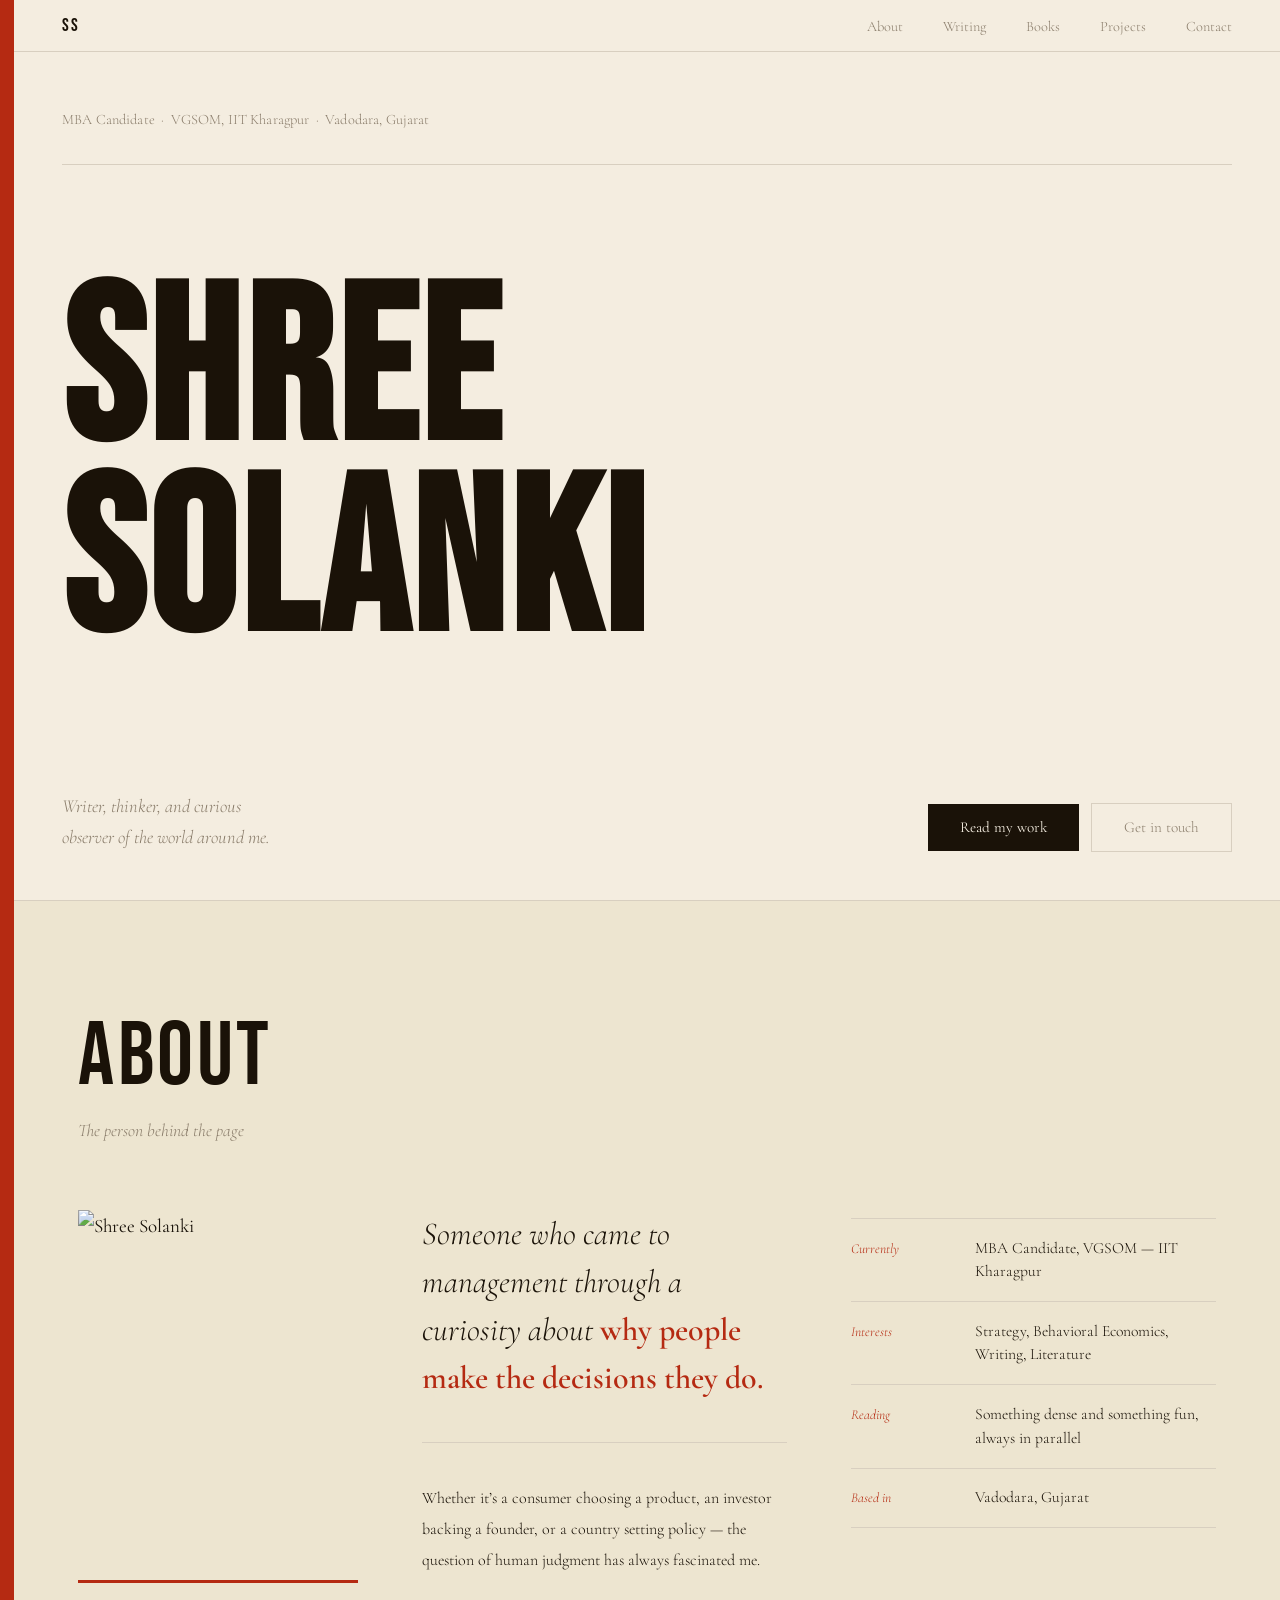
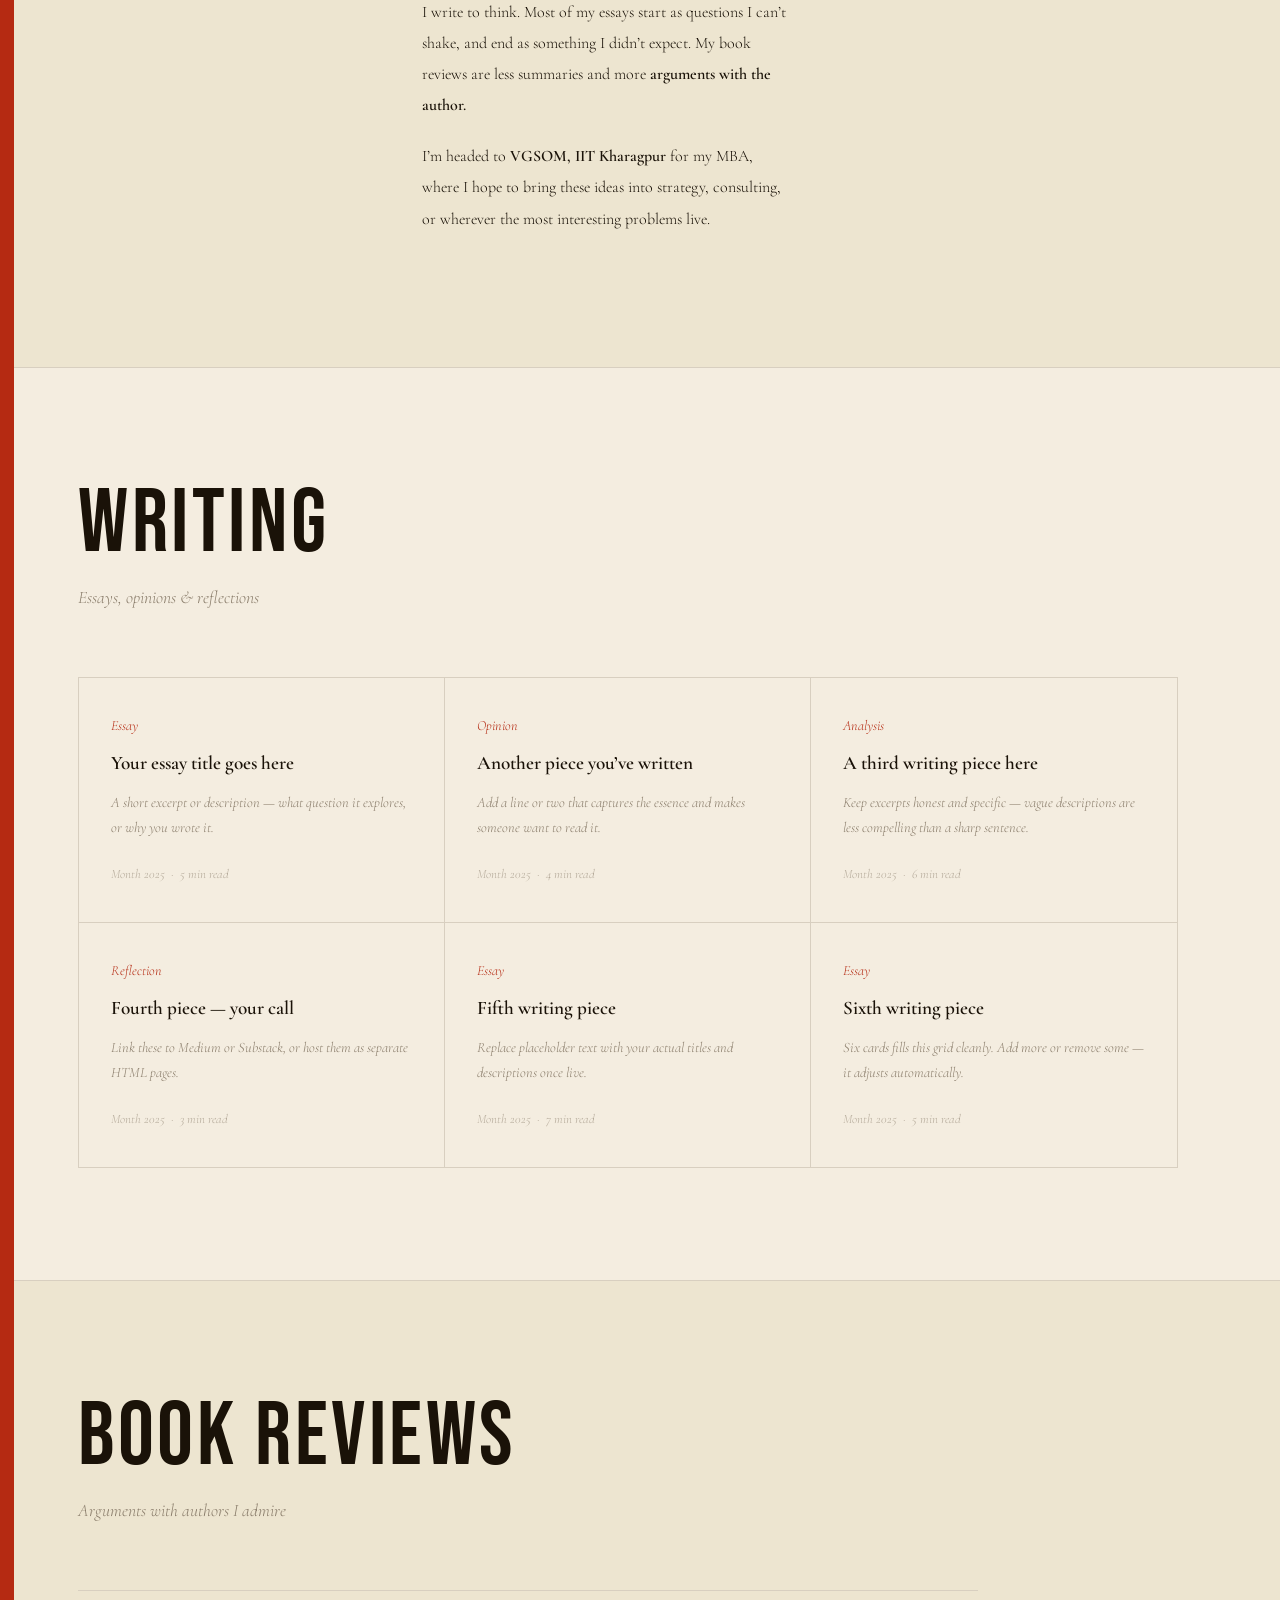
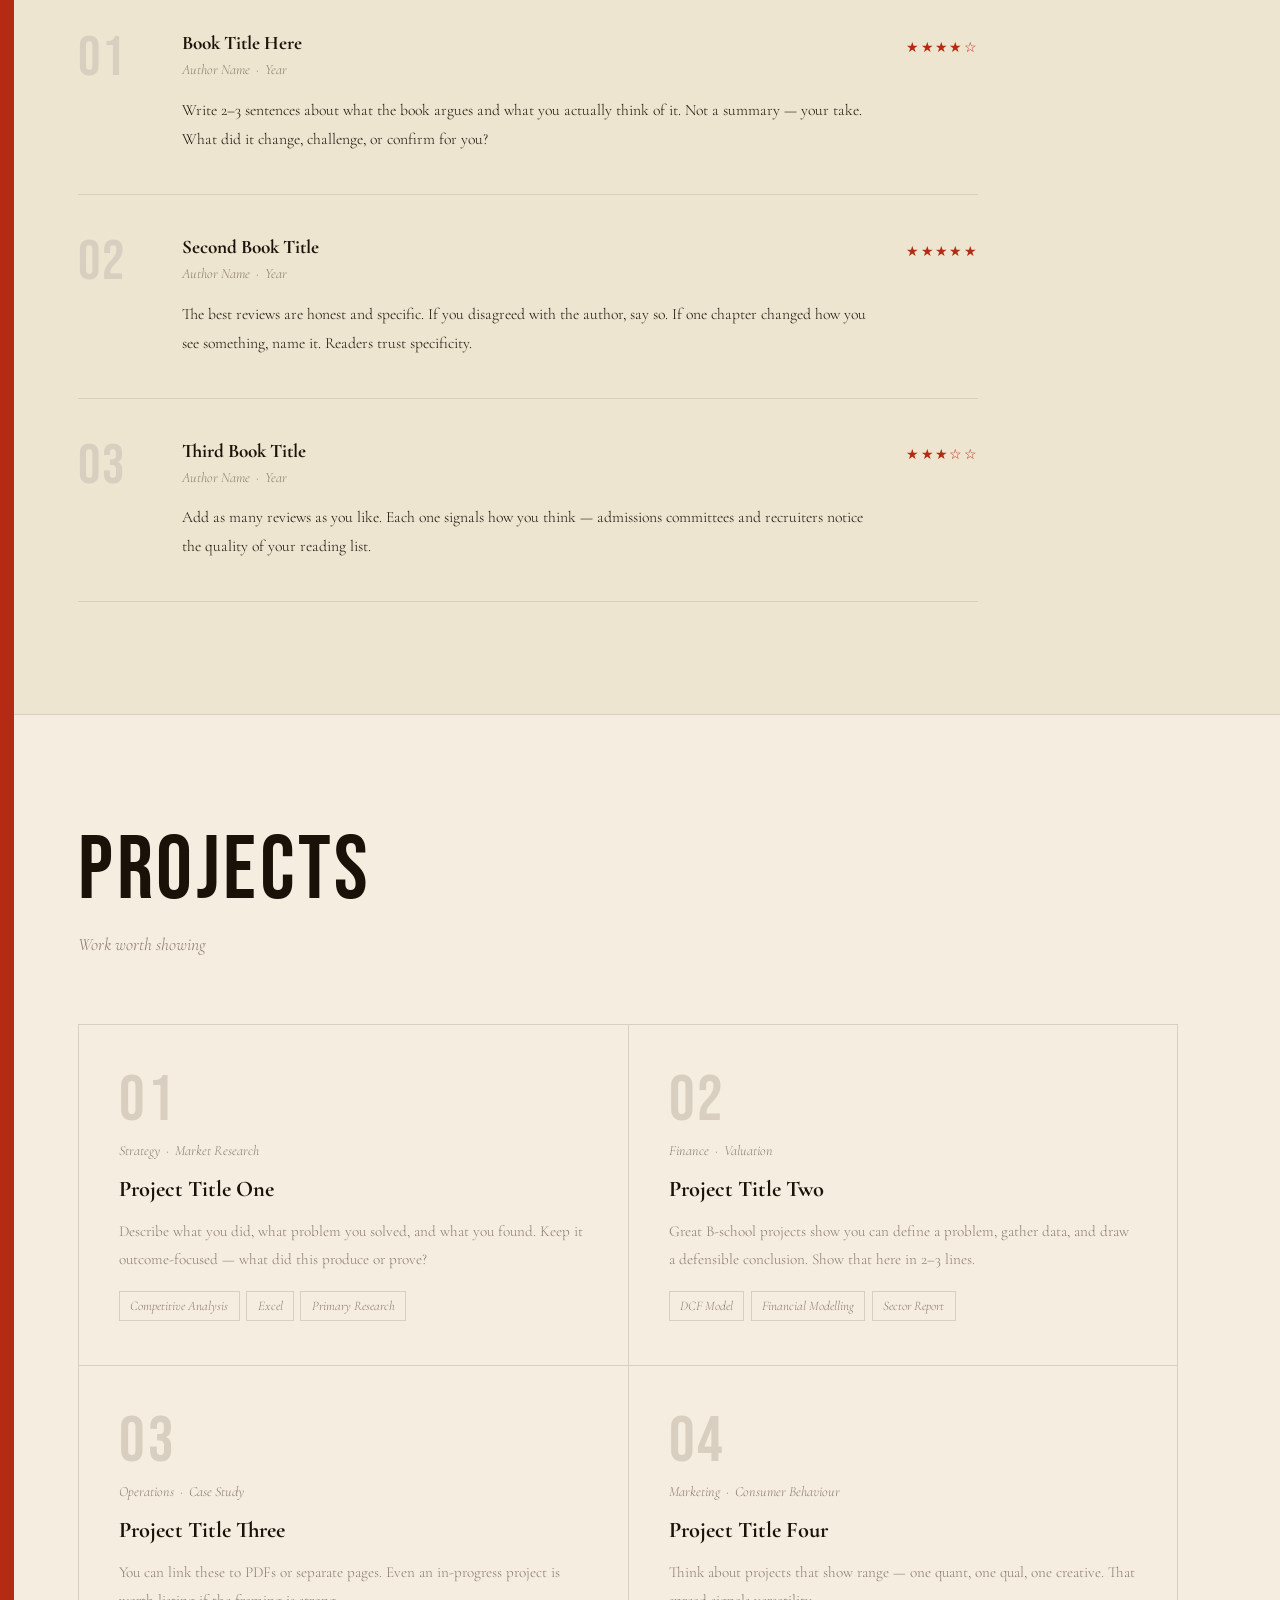
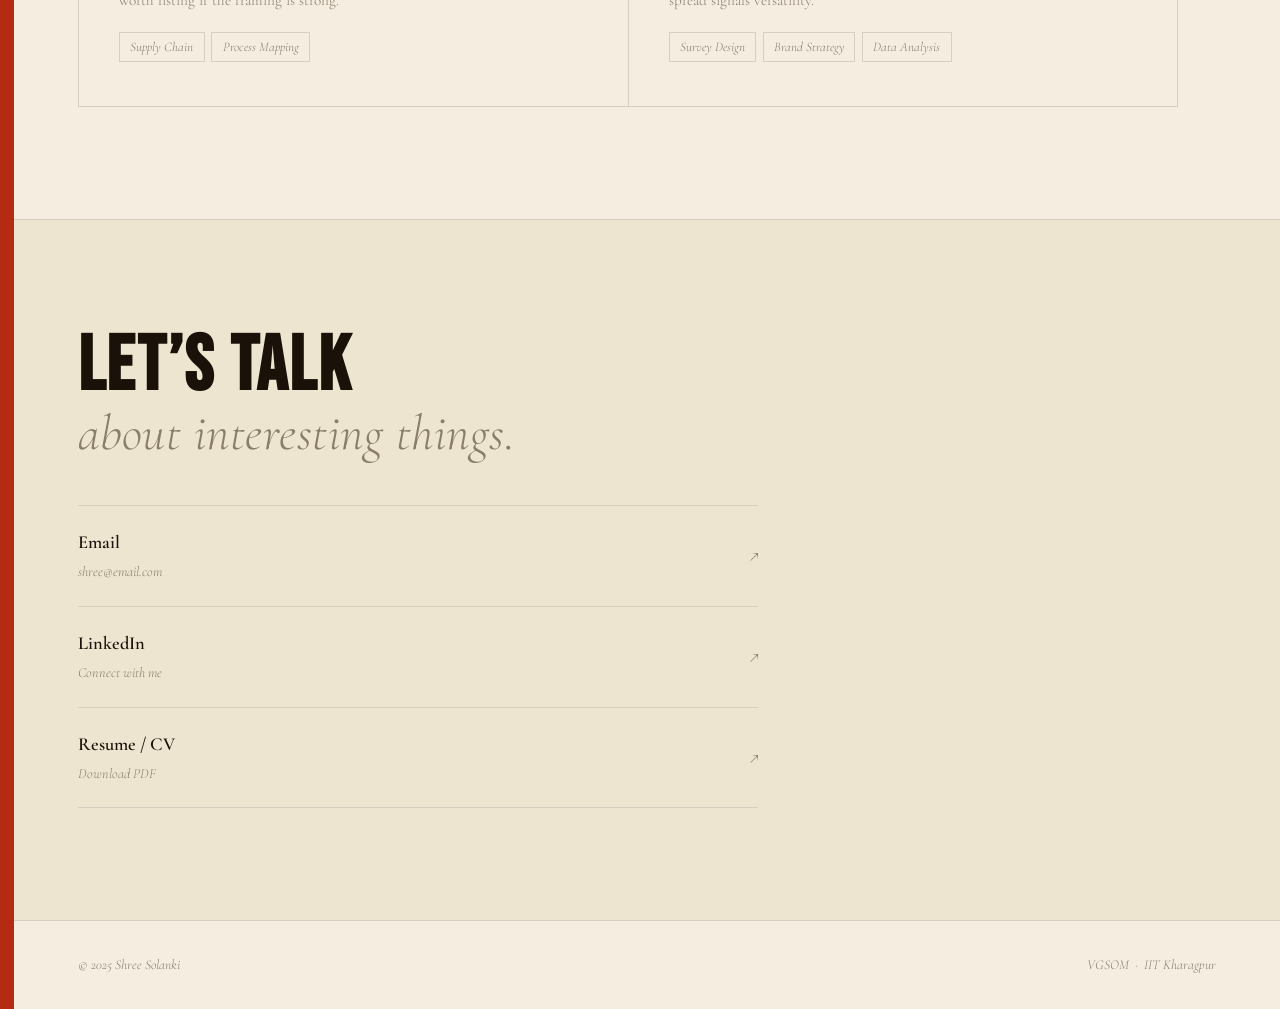
==== index.html @ 8a7c377c "light theme on admin" ====
<!DOCTYPE html>
<html lang="en">
<head>
<meta charset="UTF-8">
<meta name="viewport" content="width=device-width, initial-scale=1.0">
<title>Shree Solanki</title>
<link rel="stylesheet" href="style.css">
<style>

/* ══ HERO ══ */
.hero {
  min-height: 100vh;
  padding-top: 52px;
  display: flex;
  flex-direction: column;
  justify-content: space-between;
  padding-left: 3rem;
  padding-right: 3rem;
  padding-bottom: 0;
  position: relative;
}

.hero-top {
  padding-top: 3.5rem;
  padding-bottom: 2rem;
  border-bottom: 1px solid var(--faint);
  animation: fadeUp 0.6s 0.05s ease both;
}

.hero-kicker {
  font-family: var(--serif);
  font-size: 0.9rem;
  font-weight: 300;
  color: var(--muted);
  letter-spacing: 0.01em;
}

.hero-name {
  font-family: var(--disp);
  font-size: clamp(6rem, 17vw, 18rem);
  line-height: 0.88;
  letter-spacing: 0.02em;
  color: var(--ink);
  margin-top: 1rem;
  animation: fadeUp 0.7s 0.12s ease both;
}

.hero-bottom {
  padding: 2rem 0 3rem;
  display: flex;
  justify-content: space-between;
  align-items: flex-end;
  animation: fadeUp 0.6s 0.25s ease both;
}

.hero-tagline {
  font-family: var(--serif);
  font-style: italic;
  font-weight: 300;
  font-size: 1.15rem;
  color: var(--muted);
  line-height: 1.65;
  max-width: 34ch;
}

.hero-cta {
  display: flex;
  gap: 0.75rem;
  align-items: center;
  flex-shrink: 0;
}

/* ══ ABOUT ══ */
#about { background: var(--cream); }

.about-grid {
  display: grid;
  grid-template-columns: 280px 1fr 1fr;
  gap: 4rem;
  max-width: 1200px;
  align-items: start;
}

.about-photo-wrap { position: relative; }

.about-photo {
  width: 100%;
  aspect-ratio: 3/4;
  object-fit: cover;
  object-position: top center;
  display: block;
  filter: grayscale(15%);
}

.about-photo-wrap::after {
  content: '';
  position: absolute;
  bottom: 0; left: 0; right: 0;
  height: 3px;
  background: var(--red);
}

.about-pull {
  font-family: var(--serif);
  font-size: clamp(1.4rem, 2.5vw, 2.1rem);
  font-weight: 300;
  font-style: italic;
  line-height: 1.5;
  color: var(--ink);
  margin-bottom: 2.5rem;
  padding-bottom: 2.5rem;
  border-bottom: 1px solid var(--faint);
}
.about-pull strong { font-style: normal; font-weight: 600; color: var(--red); }

.about-text p {
  font-size: 1rem;
  font-weight: 300;
  line-height: 1.95;
  color: var(--ink);
  margin-bottom: 1.25rem;
}
.about-text p strong { font-weight: 600; }

.about-facts { display: flex; flex-direction: column; padding-top: 0.5rem; }

.fact-row {
  display: grid;
  grid-template-columns: 100px 1fr;
  gap: 1.5rem;
  padding: 1.1rem 0;
  border-bottom: 1px solid var(--faint);
  align-items: baseline;
}
.fact-row:first-child { border-top: 1px solid var(--faint); }
.fact-label { font-family: var(--serif); font-style: italic; font-size: 0.85rem; font-weight: 300; color: var(--red); }
.fact-value { font-family: var(--serif); font-size: 0.98rem; font-weight: 300; color: var(--ink); line-height: 1.5; }

/* ══ WRITING ══ */
#writing { background: var(--paper); border-top: 1px solid var(--faint); }

.writing-grid {
  display: grid;
  grid-template-columns: repeat(3, 1fr);
  border: 1px solid var(--faint);
  max-width: 1100px;
}

.writing-card {
  padding: 2.25rem 2rem;
  border-right: 1px solid var(--faint);
  border-bottom: 1px solid var(--faint);
  text-decoration: none;
  color: var(--ink);
  display: flex;
  flex-direction: column;
  transition: background 0.2s;
  position: relative;
}
.writing-card::before {
  content: '';
  position: absolute;
  left: 0; top: 0; bottom: 0;
  width: 0;
  background: var(--red);
  transition: width 0.2s;
}
.writing-card:hover { background: var(--cream); }
.writing-card:hover::before { width: 3px; }
.writing-card:nth-child(3n) { border-right: none; }
.writing-card:nth-last-child(-n+3) { border-bottom: none; }

.writing-tag { font-family: var(--serif); font-style: italic; font-size: 0.88rem; font-weight: 300; color: var(--red); margin-bottom: 0.85rem; }
.writing-title { font-family: var(--serif); font-size: 1.2rem; font-weight: 600; line-height: 1.3; margin-bottom: 0.85rem; flex: 1; color: var(--ink); }
.writing-excerpt { font-family: var(--serif); font-style: italic; font-size: 0.9rem; font-weight: 300; color: var(--muted); line-height: 1.75; margin-bottom: 1.5rem; }
.writing-meta { font-family: var(--serif); font-style: italic; font-size: 0.8rem; font-weight: 300; color: var(--muted); margin-top: auto; opacity: 0.6; }

/* ══ BOOKS ══ */
#books { background: var(--cream); }

.books-list { max-width: 900px; }

.book-item {
  display: grid;
  grid-template-columns: 4rem 1fr auto;
  gap: 2.5rem;
  align-items: start;
  padding: 2.5rem 0;
  border-bottom: 1px solid var(--faint);
}
.book-item:first-child { border-top: 1px solid var(--faint); }

.book-num { font-family: var(--disp); font-size: 3.5rem; line-height: 1; color: var(--faint); letter-spacing: 0.04em; }
.book-title { font-family: var(--serif); font-size: 1.2rem; font-weight: 700; margin-bottom: 0.2rem; line-height: 1.25; color: var(--ink); }
.book-author { font-family: var(--serif); font-style: italic; font-size: 0.88rem; font-weight: 300; color: var(--muted); margin-bottom: 0.85rem; }
.book-review { font-family: var(--serif); font-size: 0.98rem; font-weight: 300; line-height: 1.85; color: var(--ink); }
.book-rating { font-size: 0.85rem; color: var(--red); white-space: nowrap; padding-top: 0.3rem; letter-spacing: 0.1em; }

/* ══ PROJECTS ══ */
#projects { background: var(--paper); }

.projects-grid {
  display: grid;
  grid-template-columns: 1fr 1fr;
  gap: 1px;
  background: var(--faint);
  border: 1px solid var(--faint);
  max-width: 1100px;
}

.project-card {
  background: var(--paper);
  padding: 2.75rem 2.5rem;
  text-decoration: none;
  color: var(--ink);
  display: flex;
  flex-direction: column;
  gap: 0.85rem;
  transition: background 0.2s;
  position: relative;
  overflow: hidden;
}
.project-card::after {
  content: '';
  position: absolute;
  top: 0; left: 0; right: 0;
  height: 0;
  background: var(--red);
  transition: height 0.2s;
}
.project-card:hover { background: var(--cream); }
.project-card:hover::after { height: 3px; }
.project-card:hover .project-arrow { opacity: 1; transform: translate(3px,-3px); }

.project-num { font-family: var(--disp); font-size: 4rem; line-height: 1; color: var(--faint); letter-spacing: 0.04em; margin-bottom: -0.5rem; }
.project-category { font-family: var(--serif); font-style: italic; font-size: 0.88rem; font-weight: 300; color: var(--muted); }
.project-title { font-family: var(--serif); font-size: 1.4rem; font-weight: 700; line-height: 1.2; color: var(--ink); }
.project-desc { font-family: var(--serif); font-size: 0.95rem; font-weight: 300; color: var(--muted); line-height: 1.85; flex: 1; }
.project-tags { display: flex; flex-wrap: wrap; gap: 0.4rem; margin-top: 0.25rem; }
.project-tag { font-family: var(--serif); font-style: italic; font-size: 0.82rem; font-weight: 300; padding: 0.2rem 0.65rem; border: 1px solid var(--faint); color: var(--muted); }
.project-arrow { position: absolute; top: 2rem; right: 2.25rem; font-size: 1.2rem; color: var(--red); opacity: 0; transition: opacity 0.2s, transform 0.2s; }

/* ══ CONTACT ══ */
#contact { background: var(--cream); }

.contact-inner { max-width: 680px; }

.contact-headline {
  font-family: var(--disp);
  font-size: clamp(3rem, 6vw, 6rem);
  line-height: 0.92;
  letter-spacing: 0.03em;
  color: var(--ink);
  margin-bottom: 1.5rem;
}
.contact-headline em {
  font-family: var(--serif);
  font-style: italic;
  font-weight: 300;
  font-size: 0.65em;
  display: block;
  color: var(--muted);
  letter-spacing: 0.01em;
  margin-top: 0.15em;
}

.contact-links { display: flex; flex-direction: column; border-top: 1px solid var(--faint); margin-top: 3rem; }
.contact-link {
  display: flex;
  justify-content: space-between;
  align-items: center;
  padding: 1.35rem 0;
  border-bottom: 1px solid var(--faint);
  text-decoration: none;
  color: var(--ink);
  transition: padding-left 0.2s;
}
.contact-link:hover { padding-left: 0.75rem; }
.contact-link:hover .cl-label { color: var(--red); }

.cl-label { font-family: var(--serif); font-size: 1.15rem; font-weight: 600; transition: color 0.2s; }
.cl-sub { font-family: var(--serif); font-style: italic; font-size: 0.88rem; font-weight: 300; color: var(--muted); margin-top: 0.1rem; }
.cl-arrow { font-size: 1.1rem; color: var(--muted); flex-shrink: 0; }

/* ══ RESPONSIVE ══ */
@media (max-width: 860px) {
  .hero { padding-left: 1.5rem; padding-right: 1.5rem; }
  .hero-bottom { flex-direction: column; align-items: flex-start; gap: 2rem; padding-bottom: 2.5rem; }
  .about-grid { grid-template-columns: 1fr; gap: 2.5rem; }
  .about-photo { aspect-ratio: 4/3; }
  .writing-grid { grid-template-columns: 1fr; max-width: 100%; }
  .writing-card { border-right: none !important; }
  .book-item { grid-template-columns: 3rem 1fr; }
  .book-rating { grid-column: 2; }
  .projects-grid { grid-template-columns: 1fr; max-width: 100%; }
}
@media (max-width: 500px) {
  .hero-name { font-size: clamp(4.5rem, 20vw, 7rem); }
  .hero-cta { flex-direction: column; width: 100%; }
  .btn-primary, .btn-ghost { text-align: center; }
}
</style>
</head>
<body>

<!-- NAV -->
<nav>
  <a href="#" class="nav-logo">SS</a>
  <ul class="nav-links">
    <li><a href="#about">About</a></li>
    <li><a href="#writing">Writing</a></li>
    <li><a href="#books">Books</a></li>
    <li><a href="#projects">Projects</a></li>
    <li><a href="#contact">Contact</a></li>
  </ul>
</nav>

<!-- HERO -->
<div class="hero">
  <div class="hero-top">
    <p class="hero-kicker">MBA Candidate &nbsp;&middot;&nbsp; VGSOM, IIT Kharagpur &nbsp;&middot;&nbsp; Vadodara, Gujarat</p>
  </div>

  <h1 class="hero-name">SHREE<br>SOLANKI</h1>

  <div class="hero-bottom">
    <p class="hero-tagline">Writer, thinker, and curious<br>observer of the world around me.</p>
    <div class="hero-cta">
      <a href="#writing" class="btn-primary">Read my work</a>
      <a href="#contact" class="btn-ghost">Get in touch</a>
    </div>
  </div>
</div>

<!-- ABOUT -->
<section id="about">
  <p class="section-label">About</p>
  <p class="section-sub">The person behind the page</p>
  <div class="about-grid">
    <div class="about-photo-wrap">
      <img src="photo.jpg" alt="Shree Solanki" class="about-photo">
    </div>
    <div>
      <p class="about-pull">Someone who came to management through a curiosity about <strong>why people make the decisions they do.</strong></p>
      <div class="about-text">
        <p>Whether it&rsquo;s a consumer choosing a product, an investor backing a founder, or a country setting policy &mdash; the question of human judgment has always fascinated me.</p>
        <p>I write to think. Most of my essays start as questions I can&rsquo;t shake, and end as something I didn&rsquo;t expect. My book reviews are less summaries and more <strong>arguments with the author.</strong></p>
        <p>I&rsquo;m headed to <strong>VGSOM, IIT Kharagpur</strong> for my MBA, where I hope to bring these ideas into strategy, consulting, or wherever the most interesting problems live.</p>
      </div>
    </div>
    <div class="about-facts">
      <div class="fact-row"><span class="fact-label">Currently</span><span class="fact-value">MBA Candidate, VGSOM &mdash; IIT Kharagpur</span></div>
      <div class="fact-row"><span class="fact-label">Interests</span><span class="fact-value">Strategy, Behavioral Economics, Writing, Literature</span></div>
      <div class="fact-row"><span class="fact-label">Reading</span><span class="fact-value">Something dense and something fun, always in parallel</span></div>
      <div class="fact-row"><span class="fact-label">Based in</span><span class="fact-value">Vadodara, Gujarat</span></div>
    </div>
  </div>
</section>

<!-- WRITING -->
<section id="writing">
  <p class="section-label">Writing</p>
  <p class="section-sub">Essays, opinions &amp; reflections</p>
  <div class="writing-grid">
    <a href="essays/sample-essay.html" class="writing-card">
      <p class="writing-tag">Essay</p>
      <h3 class="writing-title">Your essay title goes here</h3>
      <p class="writing-excerpt">A short excerpt or description &mdash; what question it explores, or why you wrote it.</p>
      <p class="writing-meta">Month 2025 &nbsp;&middot;&nbsp; 5 min read</p>
    </a>
    <a href="#" class="writing-card">
      <p class="writing-tag">Opinion</p>
      <h3 class="writing-title">Another piece you&rsquo;ve written</h3>
      <p class="writing-excerpt">Add a line or two that captures the essence and makes someone want to read it.</p>
      <p class="writing-meta">Month 2025 &nbsp;&middot;&nbsp; 4 min read</p>
    </a>
    <a href="#" class="writing-card">
      <p class="writing-tag">Analysis</p>
      <h3 class="writing-title">A third writing piece here</h3>
      <p class="writing-excerpt">Keep excerpts honest and specific &mdash; vague descriptions are less compelling than a sharp sentence.</p>
      <p class="writing-meta">Month 2025 &nbsp;&middot;&nbsp; 6 min read</p>
    </a>
    <a href="#" class="writing-card">
      <p class="writing-tag">Reflection</p>
      <h3 class="writing-title">Fourth piece &mdash; your call</h3>
      <p class="writing-excerpt">Link these to Medium or Substack, or host them as separate HTML pages.</p>
      <p class="writing-meta">Month 2025 &nbsp;&middot;&nbsp; 3 min read</p>
    </a>
    <a href="#" class="writing-card">
      <p class="writing-tag">Essay</p>
      <h3 class="writing-title">Fifth writing piece</h3>
      <p class="writing-excerpt">Replace placeholder text with your actual titles and descriptions once live.</p>
      <p class="writing-meta">Month 2025 &nbsp;&middot;&nbsp; 7 min read</p>
    </a>
    <a href="#" class="writing-card">
      <p class="writing-tag">Essay</p>
      <h3 class="writing-title">Sixth writing piece</h3>
      <p class="writing-excerpt">Six cards fills this grid cleanly. Add more or remove some &mdash; it adjusts automatically.</p>
      <p class="writing-meta">Month 2025 &nbsp;&middot;&nbsp; 5 min read</p>
    </a>
  </div>
</section>

<!-- BOOKS -->
<section id="books">
  <p class="section-label">Book Reviews</p>
  <p class="section-sub">Arguments with authors I admire</p>
  <div class="books-list">
    <div class="book-item">
      <span class="book-num">01</span>
      <div>
        <h3 class="book-title">Book Title Here</h3>
        <p class="book-author">Author Name &nbsp;&middot;&nbsp; Year</p>
        <p class="book-review">Write 2&ndash;3 sentences about what the book argues and what you actually think of it. Not a summary &mdash; your take. What did it change, challenge, or confirm for you?</p>
      </div>
      <div class="book-rating">&#9733;&#9733;&#9733;&#9733;&#9734;</div>
    </div>
    <div class="book-item">
      <span class="book-num">02</span>
      <div>
        <h3 class="book-title">Second Book Title</h3>
        <p class="book-author">Author Name &nbsp;&middot;&nbsp; Year</p>
        <p class="book-review">The best reviews are honest and specific. If you disagreed with the author, say so. If one chapter changed how you see something, name it. Readers trust specificity.</p>
      </div>
      <div class="book-rating">&#9733;&#9733;&#9733;&#9733;&#9733;</div>
    </div>
    <div class="book-item">
      <span class="book-num">03</span>
      <div>
        <h3 class="book-title">Third Book Title</h3>
        <p class="book-author">Author Name &nbsp;&middot;&nbsp; Year</p>
        <p class="book-review">Add as many reviews as you like. Each one signals how you think &mdash; admissions committees and recruiters notice the quality of your reading list.</p>
      </div>
      <div class="book-rating">&#9733;&#9733;&#9733;&#9734;&#9734;</div>
    </div>
  </div>
</section>

<!-- PROJECTS -->
<section id="projects">
  <p class="section-label">Projects</p>
  <p class="section-sub">Work worth showing</p>
  <div class="projects-grid">
    <a href="#" class="project-card">
      <span class="project-arrow">&#8599;</span>
      <p class="project-num">01</p>
      <p class="project-category">Strategy &nbsp;&middot;&nbsp; Market Research</p>
      <h3 class="project-title">Project Title One</h3>
      <p class="project-desc">Describe what you did, what problem you solved, and what you found. Keep it outcome-focused &mdash; what did this produce or prove?</p>
      <div class="project-tags">
        <span class="project-tag">Competitive Analysis</span>
        <span class="project-tag">Excel</span>
        <span class="project-tag">Primary Research</span>
      </div>
    </a>
    <a href="#" class="project-card">
      <span class="project-arrow">&#8599;</span>
      <p class="project-num">02</p>
      <p class="project-category">Finance &nbsp;&middot;&nbsp; Valuation</p>
      <h3 class="project-title">Project Title Two</h3>
      <p class="project-desc">Great B-school projects show you can define a problem, gather data, and draw a defensible conclusion. Show that here in 2&ndash;3 lines.</p>
      <div class="project-tags">
        <span class="project-tag">DCF Model</span>
        <span class="project-tag">Financial Modelling</span>
        <span class="project-tag">Sector Report</span>
      </div>
    </a>
    <a href="#" class="project-card">
      <span class="project-arrow">&#8599;</span>
      <p class="project-num">03</p>
      <p class="project-category">Operations &nbsp;&middot;&nbsp; Case Study</p>
      <h3 class="project-title">Project Title Three</h3>
      <p class="project-desc">You can link these to PDFs or separate pages. Even an in-progress project is worth listing if the framing is strong.</p>
      <div class="project-tags">
        <span class="project-tag">Supply Chain</span>
        <span class="project-tag">Process Mapping</span>
      </div>
    </a>
    <a href="#" class="project-card">
      <span class="project-arrow">&#8599;</span>
      <p class="project-num">04</p>
      <p class="project-category">Marketing &nbsp;&middot;&nbsp; Consumer Behaviour</p>
      <h3 class="project-title">Project Title Four</h3>
      <p class="project-desc">Think about projects that show range &mdash; one quant, one qual, one creative. That spread signals versatility.</p>
      <div class="project-tags">
        <span class="project-tag">Survey Design</span>
        <span class="project-tag">Brand Strategy</span>
        <span class="project-tag">Data Analysis</span>
      </div>
    </a>
  </div>
</section>

<!-- CONTACT -->
<section id="contact">
  <div class="contact-inner">
    <h2 class="contact-headline">
      LET&rsquo;S TALK
      <em>about interesting things.</em>
    </h2>
    <div class="contact-links">
      <a href="mailto:shree@email.com" class="contact-link">
        <div><p class="cl-label">Email</p><p class="cl-sub">shree@email.com</p></div>
        <span class="cl-arrow">&#8599;</span>
      </a>
      <a href="https://linkedin.com/in/shreesolanki" target="_blank" class="contact-link">
        <div><p class="cl-label">LinkedIn</p><p class="cl-sub">Connect with me</p></div>
        <span class="cl-arrow">&#8599;</span>
      </a>
      <a href="#" class="contact-link">
        <div><p class="cl-label">Resume / CV</p><p class="cl-sub">Download PDF</p></div>
        <span class="cl-arrow">&#8599;</span>
      </a>
    </div>
  </div>
</section>

<footer>
  <p>&copy; 2025 Shree Solanki</p>
  <p>VGSOM &nbsp;&middot;&nbsp; IIT Kharagpur</p>
</footer>

<a href="admin.html" style="position:fixed;bottom:0;left:14px;width:20px;height:20px;opacity:0;z-index:9999;"></a>

<script>
const SECRET = "opensesame";
let buf = "";
document.addEventListener('keydown', e => {
  if (e.key.length > 1) return;
  buf += e.key.toLowerCase();
  if (buf.length > SECRET.length) buf = buf.slice(-SECRET.length);
  if (buf === SECRET) { buf = ""; window.location.href = 'admin.html'; }
});
</script>

</body>
</html>
---- style.css ----
@import url('https://fonts.googleapis.com/css2?family=Bebas+Neue&family=Cormorant+Garamond:ital,wght@0,300;0,400;0,600;0,700;1,300;1,400;1,600&display=swap');

*, *::before, *::after { margin: 0; padding: 0; box-sizing: border-box; }

:root {
  --ink:    #1a1208;
  --paper:  #f4ede0;
  --cream:  #ede5d0;
  --red:    #b52a12;
  --muted:  #8a7d6b;
  --faint:  #d8cfc0;
  --serif:  'Cormorant Garamond', Georgia, serif;
  --disp:   'Bebas Neue', sans-serif;
  --spine:  14px;
}

html { scroll-behavior: smooth; }

body {
  background: var(--paper);
  color: var(--ink);
  font-family: var(--serif);
  font-size: 19px;
  line-height: 1.7;
  overflow-x: hidden;
  border-left: var(--spine) solid var(--red);
  min-height: 100vh;
}

/* ── NAV ── */
nav {
  position: fixed;
  top: 0; left: var(--spine); right: 0;
  z-index: 500;
  height: 52px;
  display: flex;
  align-items: center;
  justify-content: space-between;
  padding: 0 3rem;
  background: var(--paper);
  border-bottom: 1px solid var(--faint);
}

.nav-logo {
  font-family: var(--disp);
  font-size: 1.1rem;
  letter-spacing: 0.12em;
  color: var(--ink);
  text-decoration: none;
}

.nav-links { display: flex; gap: 2.5rem; list-style: none; }

.nav-links a {
  font-family: var(--serif);
  font-size: 0.9rem;
  font-weight: 300;
  color: var(--muted);
  text-decoration: none;
  transition: color 0.2s;
}
.nav-links a:hover { color: var(--red); }

/* ── SECTION SHARED ── */
section {
  padding: 7rem 4rem;
  border-top: 1px solid var(--faint);
  position: relative;
}

.section-label {
  font-family: var(--disp);
  font-size: clamp(3.5rem, 7vw, 6rem);
  letter-spacing: 0.04em;
  color: var(--ink);
  line-height: 1;
  margin-bottom: 0.15em;
}

.section-sub {
  font-family: var(--serif);
  font-style: italic;
  font-weight: 300;
  font-size: 1.1rem;
  color: var(--muted);
  margin-bottom: 4rem;
}

/* ── BUTTONS ── */
.btn-primary {
  font-family: var(--serif);
  font-size: 0.95rem;
  font-weight: 400;
  color: var(--paper);
  background: var(--ink);
  padding: 0.65rem 2rem;
  text-decoration: none;
  display: inline-block;
  transition: background 0.2s;
}
.btn-primary:hover { background: var(--red); }

.btn-ghost {
  font-family: var(--serif);
  font-size: 0.95rem;
  font-weight: 300;
  color: var(--muted);
  background: transparent;
  padding: 0.65rem 2rem;
  text-decoration: none;
  display: inline-block;
  border: 1px solid var(--faint);
  transition: border-color 0.2s, color 0.2s;
}
.btn-ghost:hover { border-color: var(--ink); color: var(--ink); }

/* ── FOOTER ── */
footer {
  border-top: 1px solid var(--faint);
  padding: 2rem 4rem;
  display: flex;
  justify-content: space-between;
  align-items: center;
  background: var(--paper);
}
footer p {
  font-family: var(--serif);
  font-style: italic;
  font-size: 0.85rem;
  font-weight: 300;
  color: var(--muted);
}

@keyframes fadeUp {
  from { opacity: 0; transform: translateY(22px); }
  to   { opacity: 1; transform: translateY(0); }
}

/* ── RESPONSIVE ── */
@media (max-width: 860px) {
  :root { --spine: 8px; }
  nav { padding: 0 1.5rem; }
  section { padding: 5rem 1.5rem; }
  footer { padding: 2rem 1.5rem; flex-direction: column; gap: 0.5rem; text-align: center; }
}
@media (max-width: 500px) {
  .nav-links { gap: 1.25rem; }
}
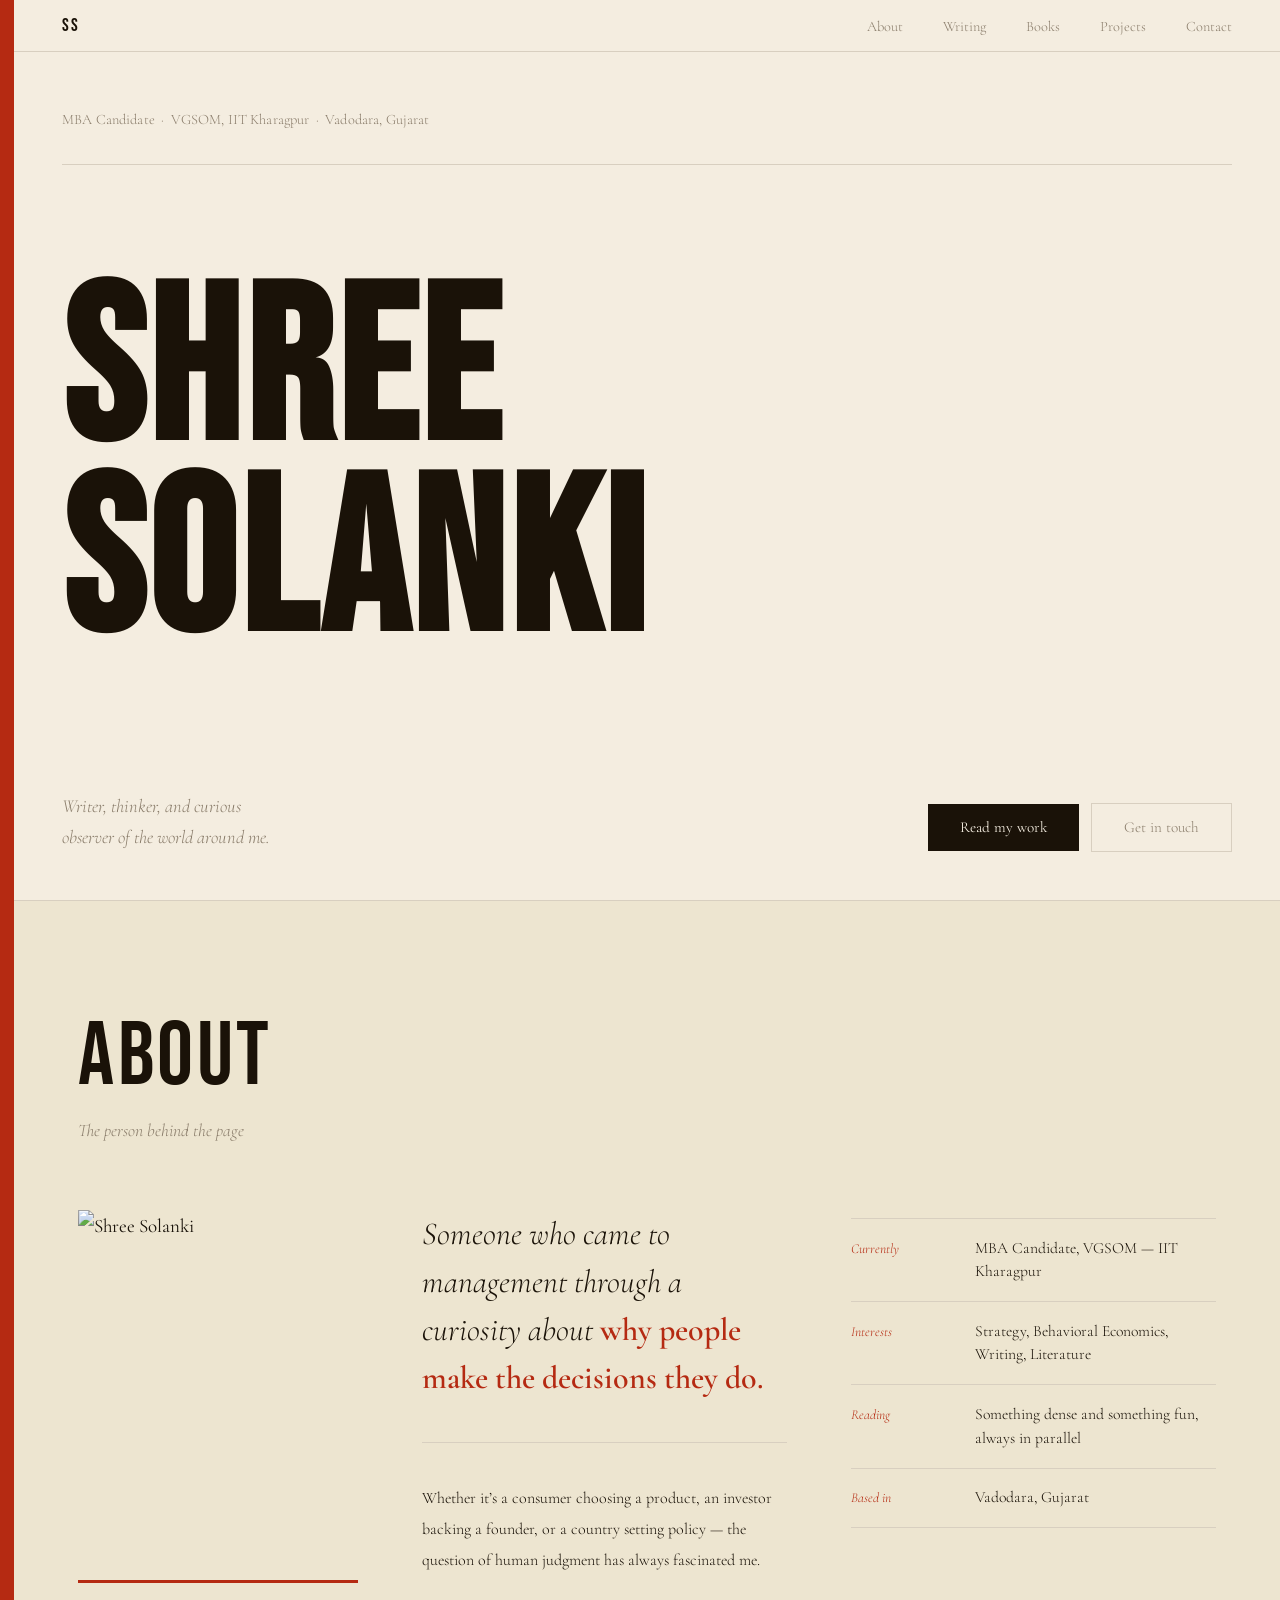
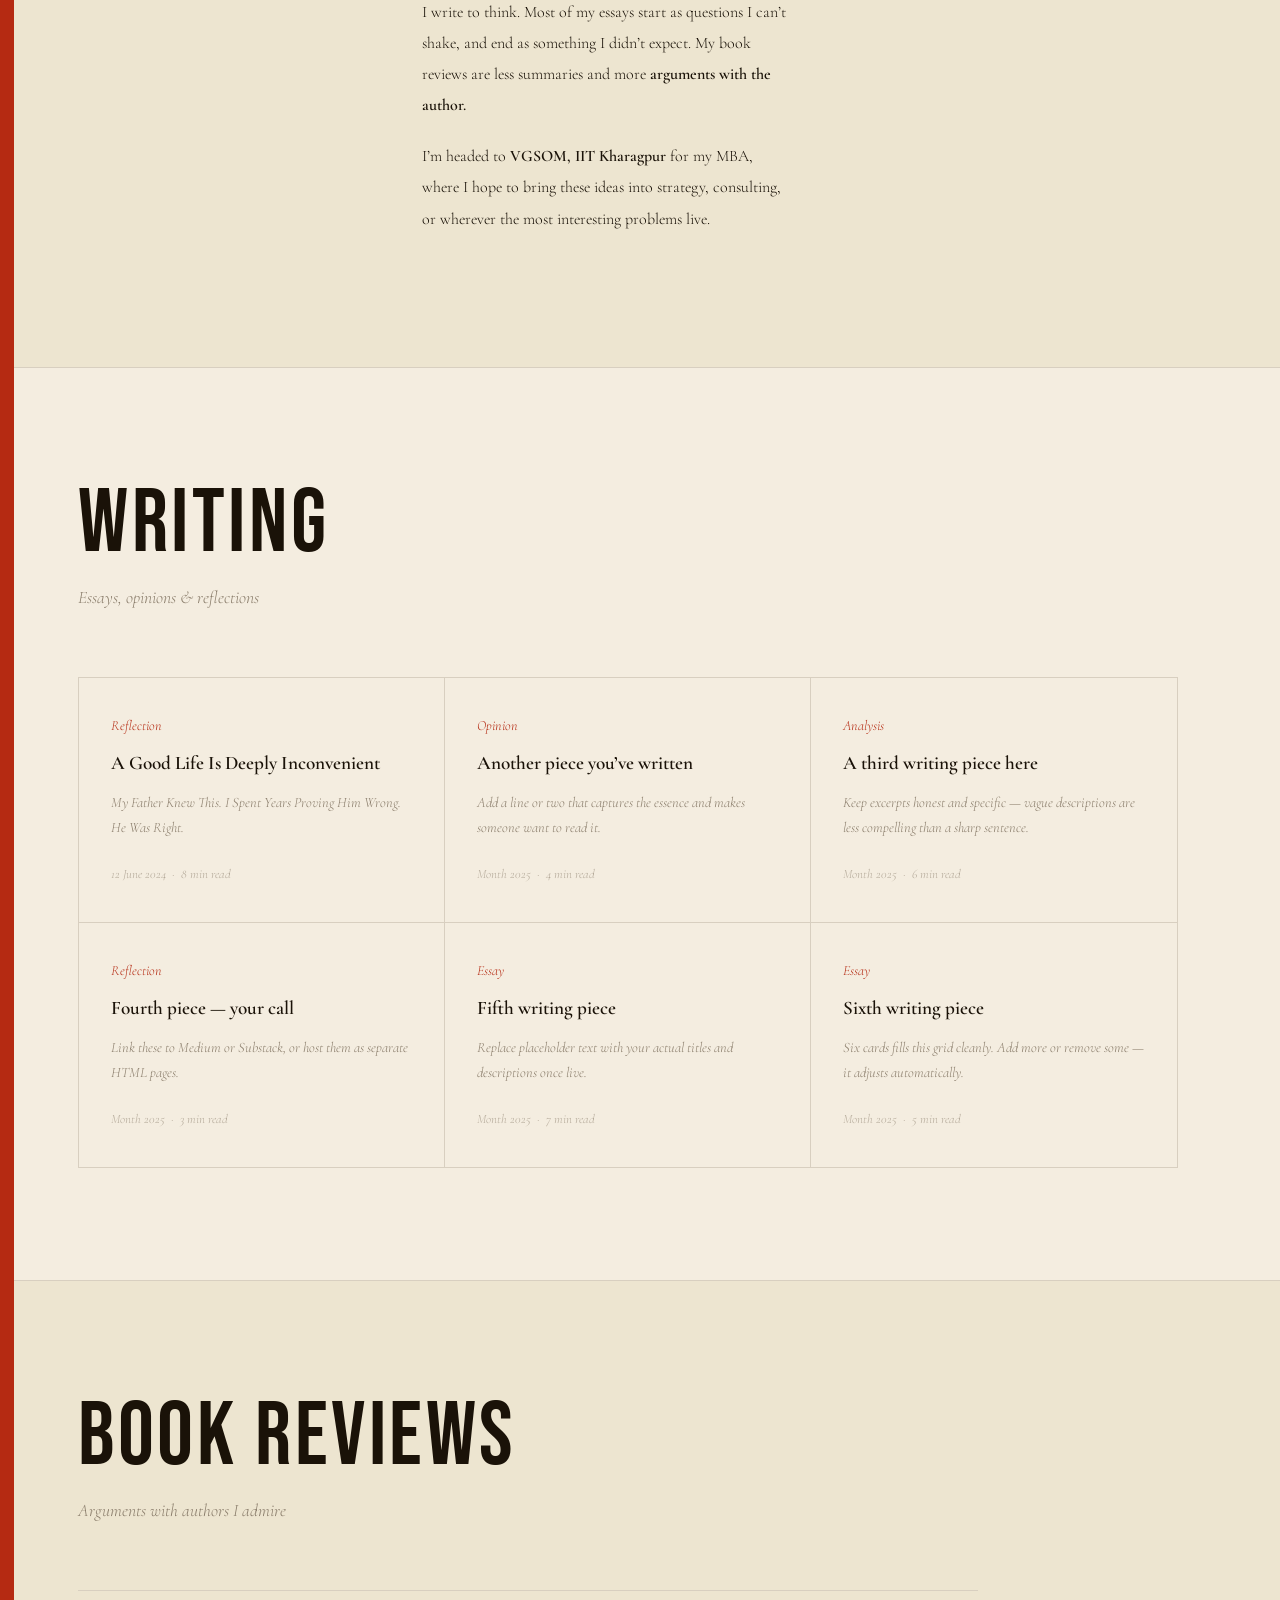
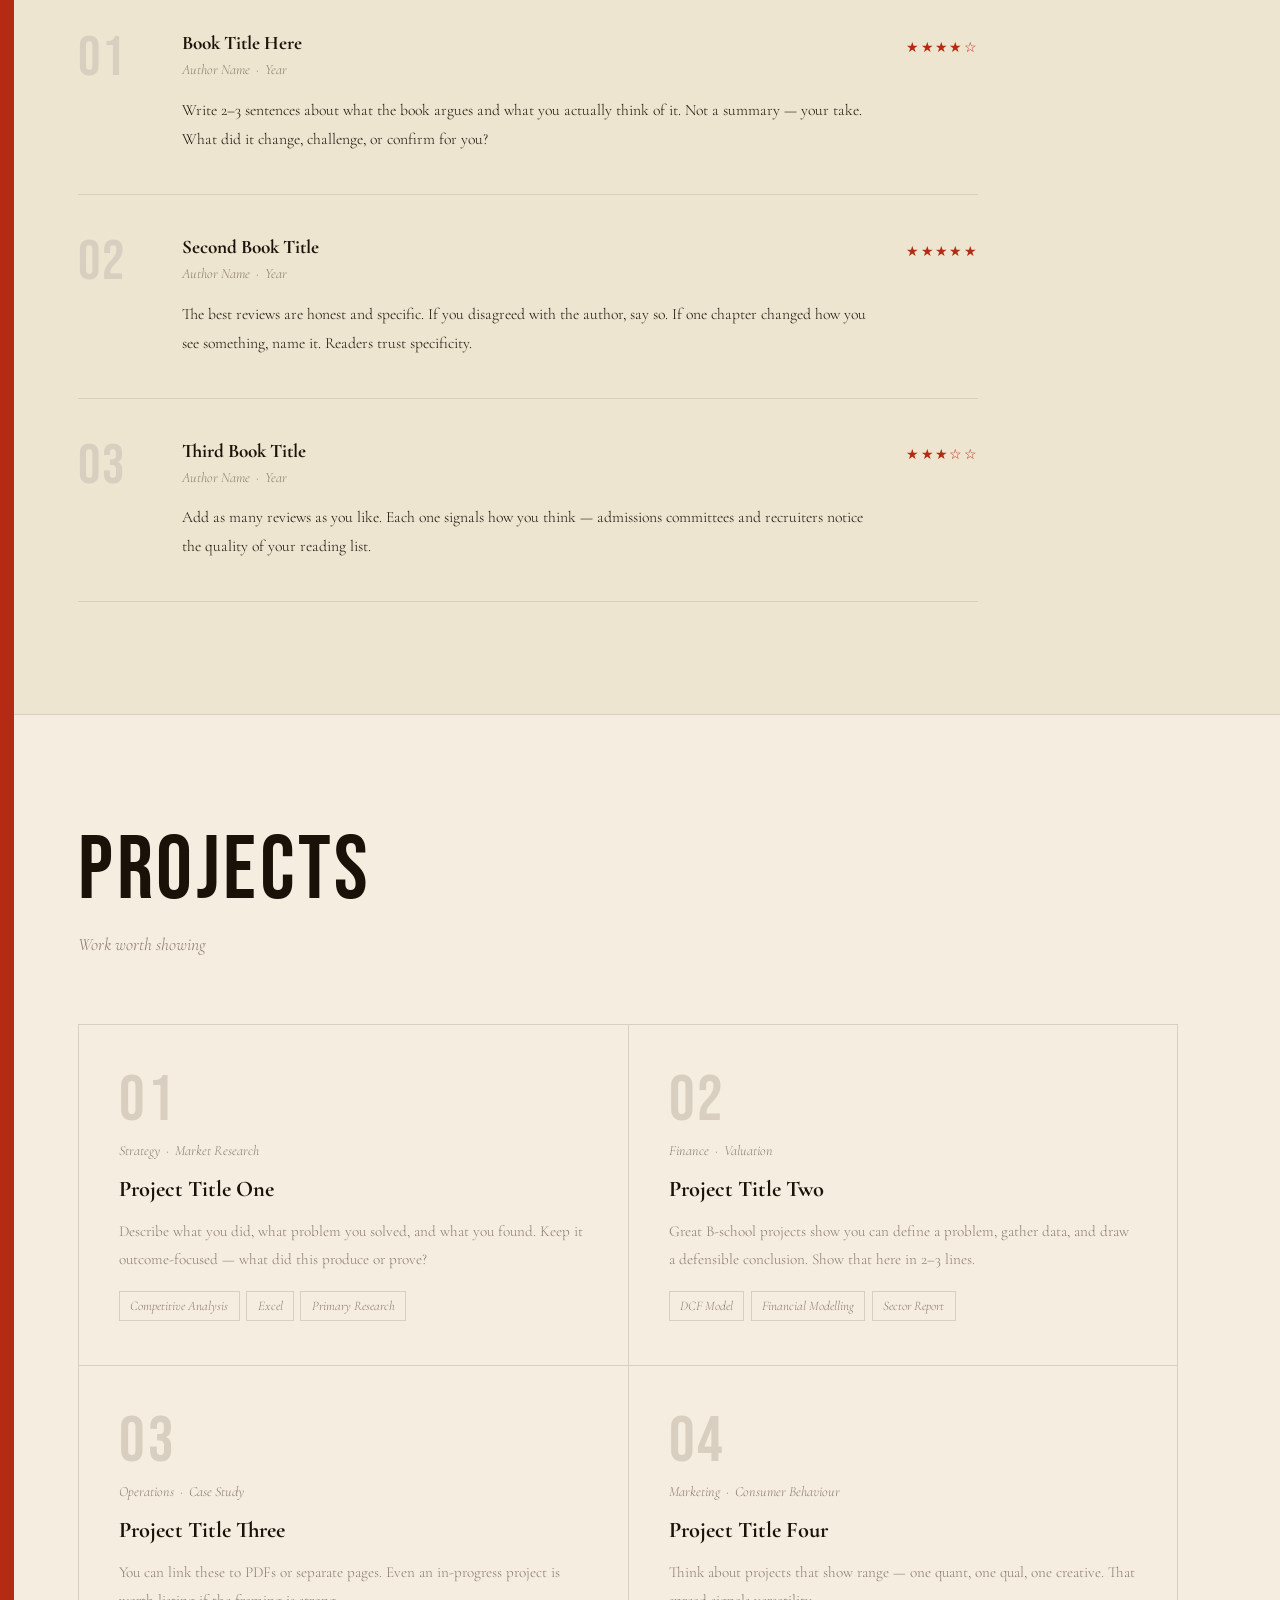
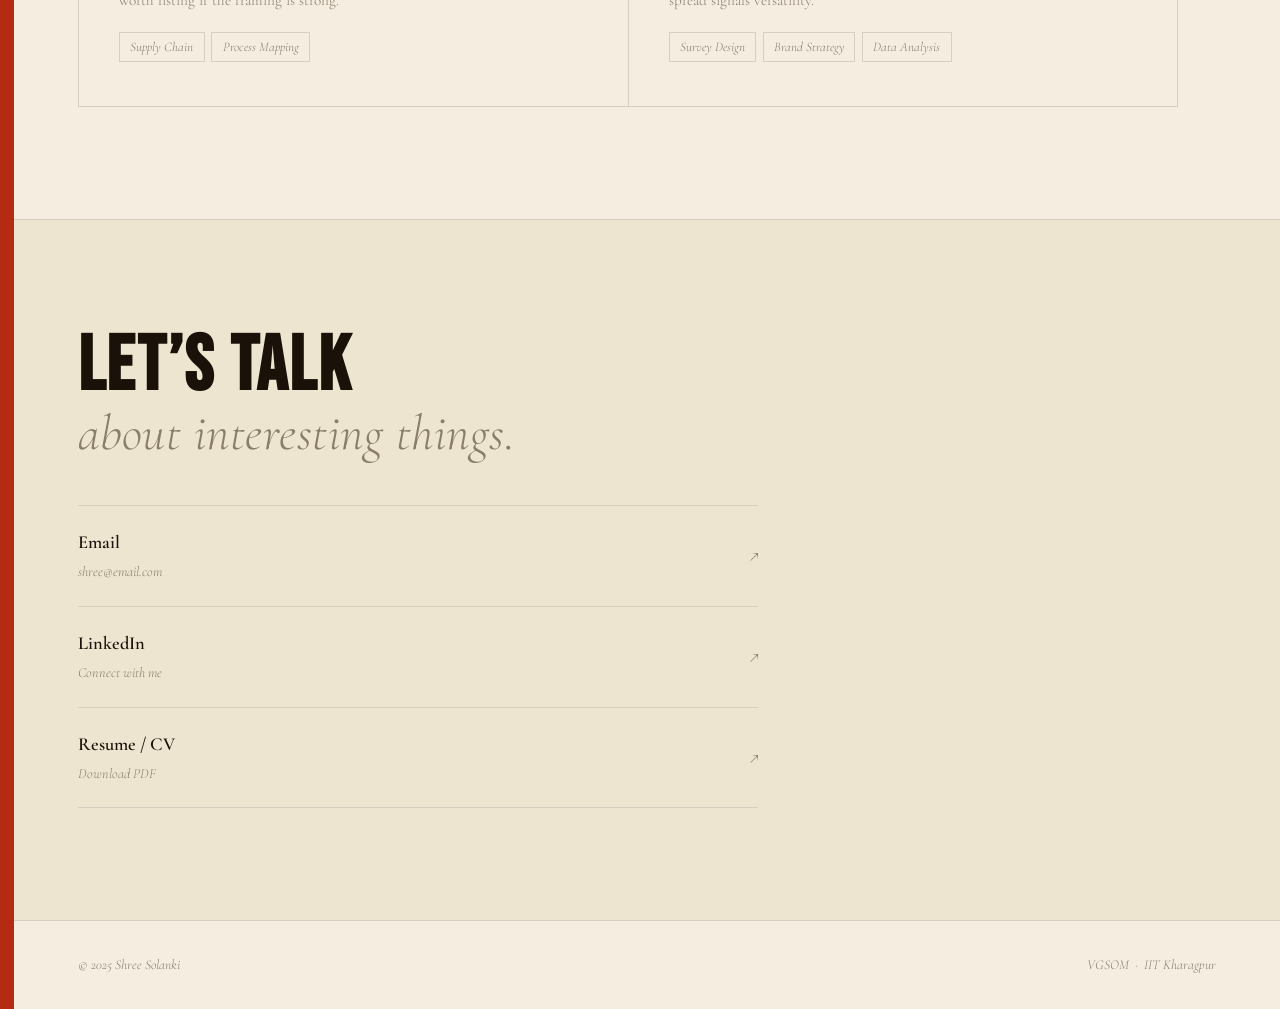
==== commit 90688cac: "updates" ====
--- a/index.html
+++ b/index.html
@@ -338,7 +338,7 @@
   <p class="section-sub">The person behind the page</p>
   <div class="about-grid">
     <div class="about-photo-wrap">
-      <img src="photo.jpg" alt="Shree Solanki" class="about-photo">
+      <img src="20250524_132310.jpg" alt="Shree Solanki" class="about-photo">
     </div>
     <div>
       <p class="about-pull">Someone who came to management through a curiosity about <strong>why people make the decisions they do.</strong></p>
@@ -362,11 +362,11 @@
   <p class="section-label">Writing</p>
   <p class="section-sub">Essays, opinions &amp; reflections</p>
   <div class="writing-grid">
-    <a href="essays/sample-essay.html" class="writing-card">
-      <p class="writing-tag">Essay</p>
-      <h3 class="writing-title">Your essay title goes here</h3>
-      <p class="writing-excerpt">A short excerpt or description &mdash; what question it explores, or why you wrote it.</p>
-      <p class="writing-meta">Month 2025 &nbsp;&middot;&nbsp; 5 min read</p>
+    <a href="essays/a-good-life-is-deeply-inconvenient.html" class="writing-card">
+      <p class="writing-tag">Reflection</p>
+      <h3 class="writing-title">A Good Life Is Deeply Inconvenient</h3>
+      <p class="writing-excerpt">My Father Knew This. I Spent Years Proving Him Wrong. He Was Right.</p>
+      <p class="writing-meta">12 June 2024 &nbsp;&middot;&nbsp; 8 min read</p>
     </a>
     <a href="#" class="writing-card">
       <p class="writing-tag">Opinion</p>
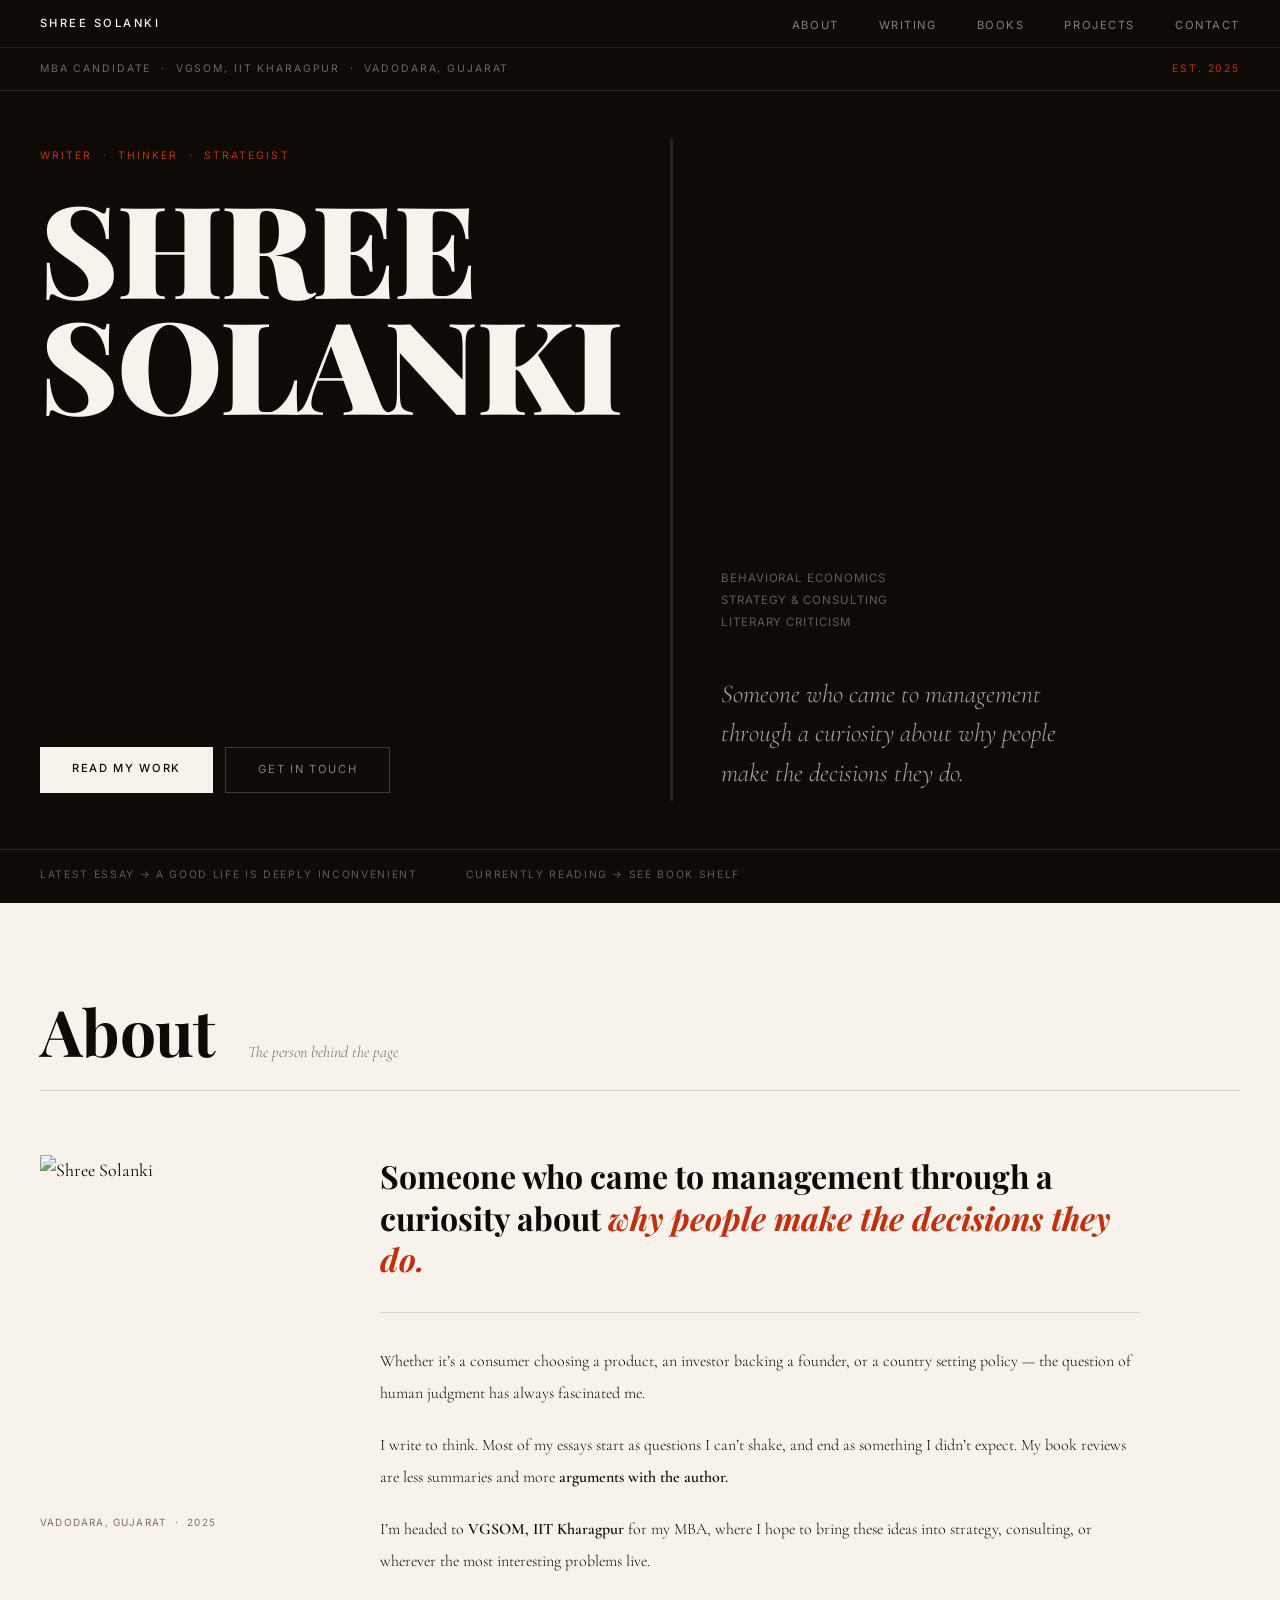
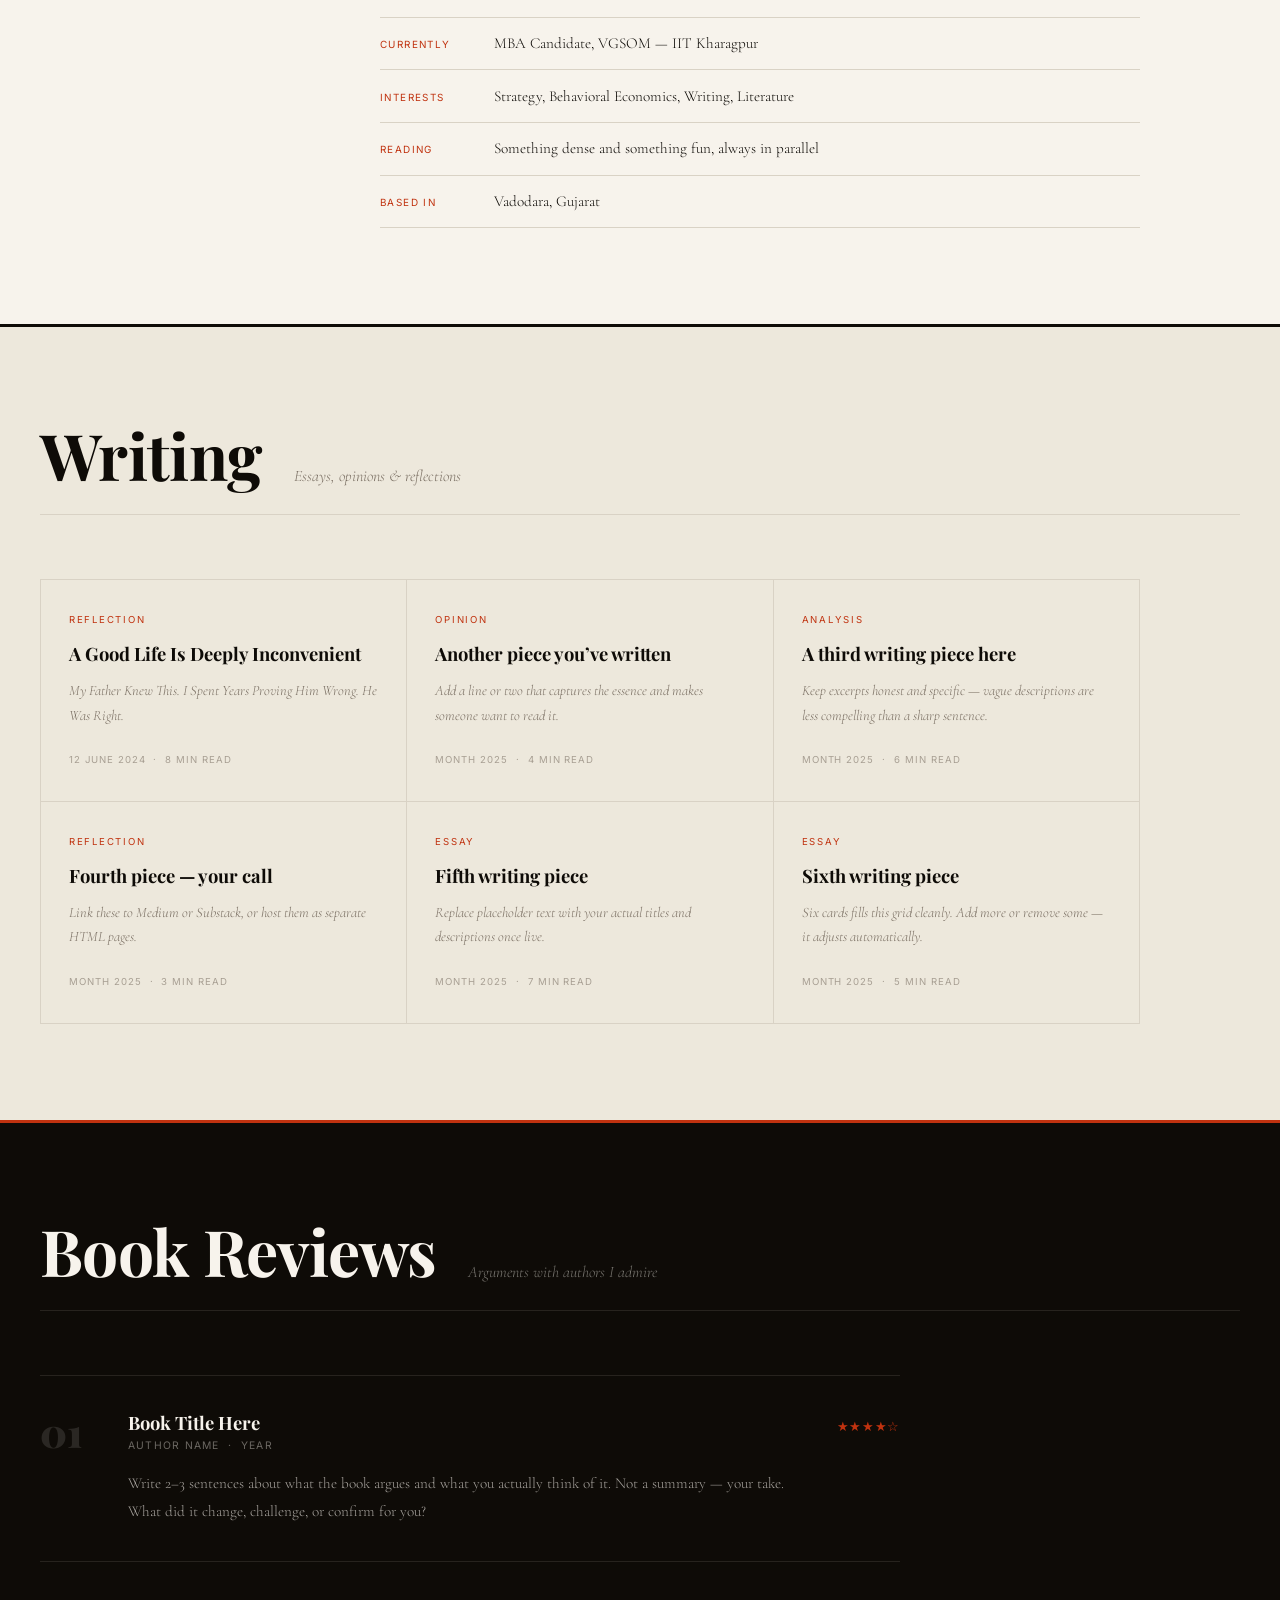
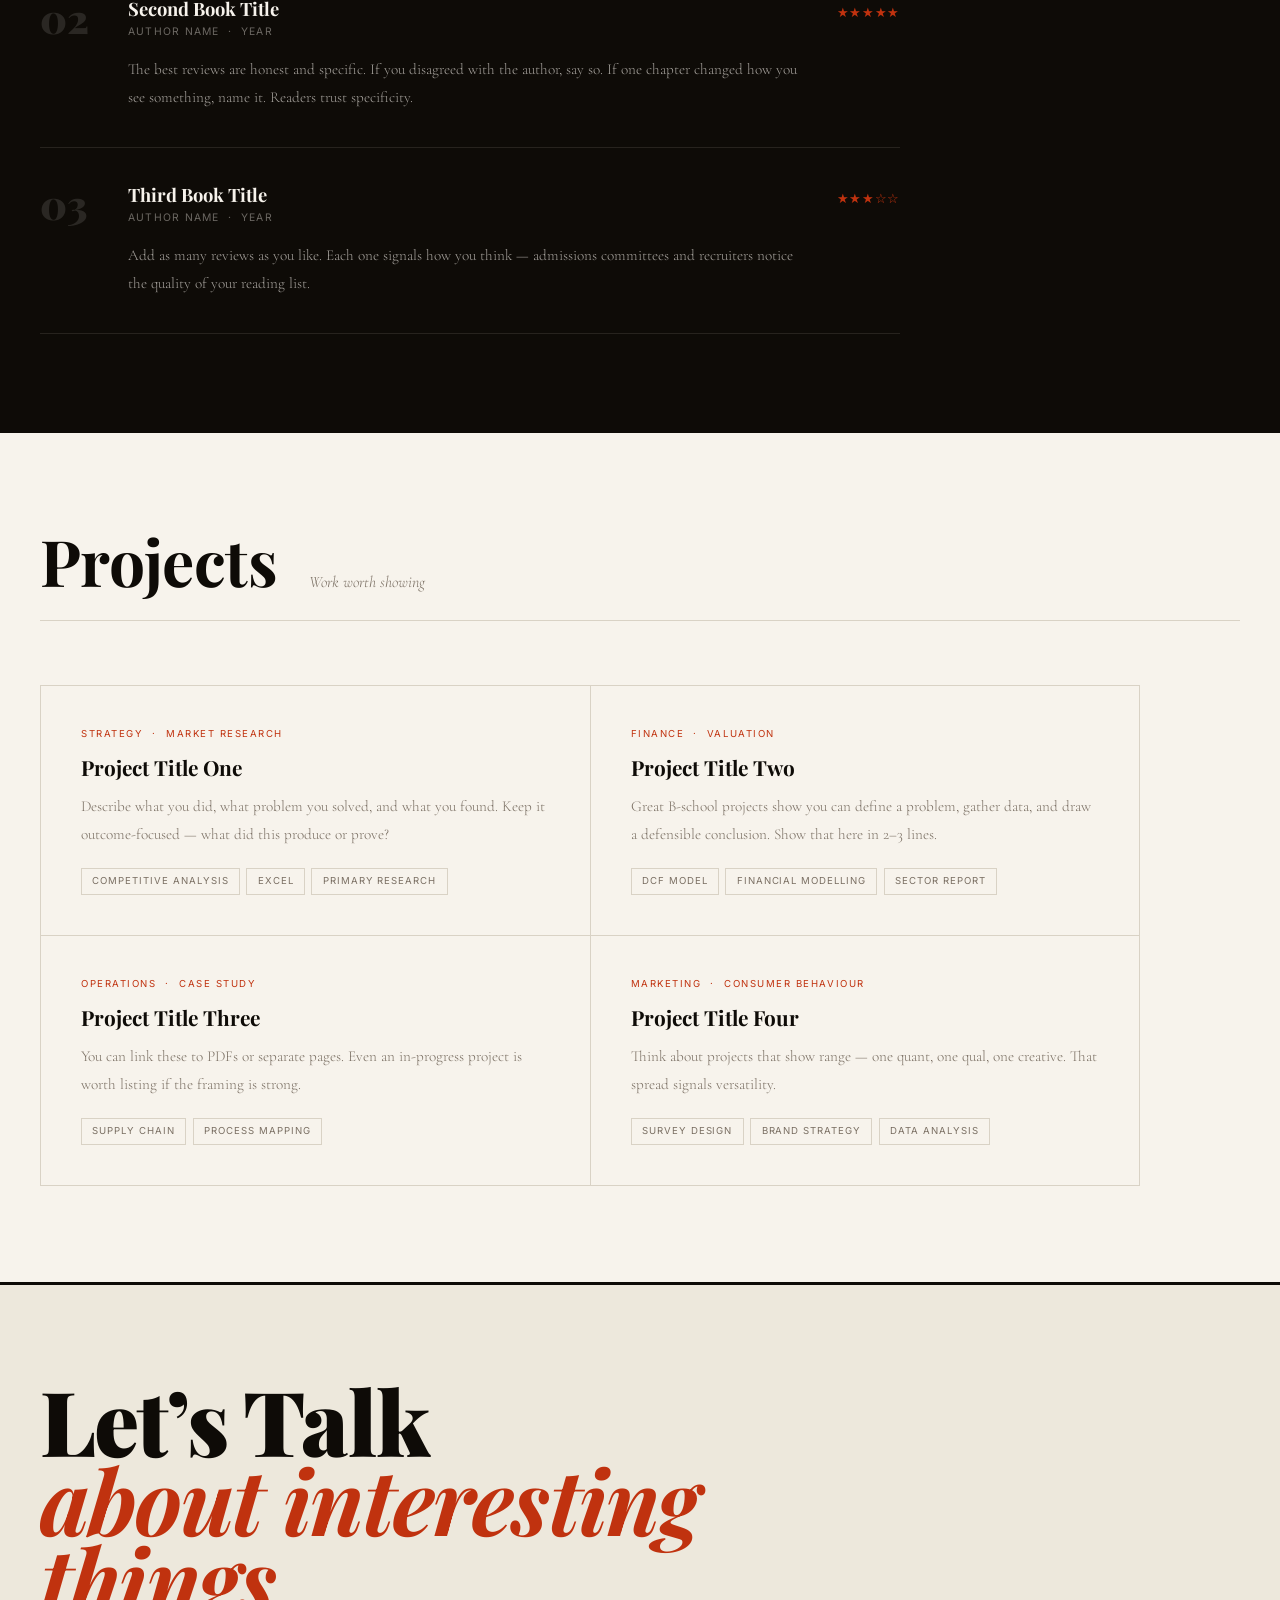
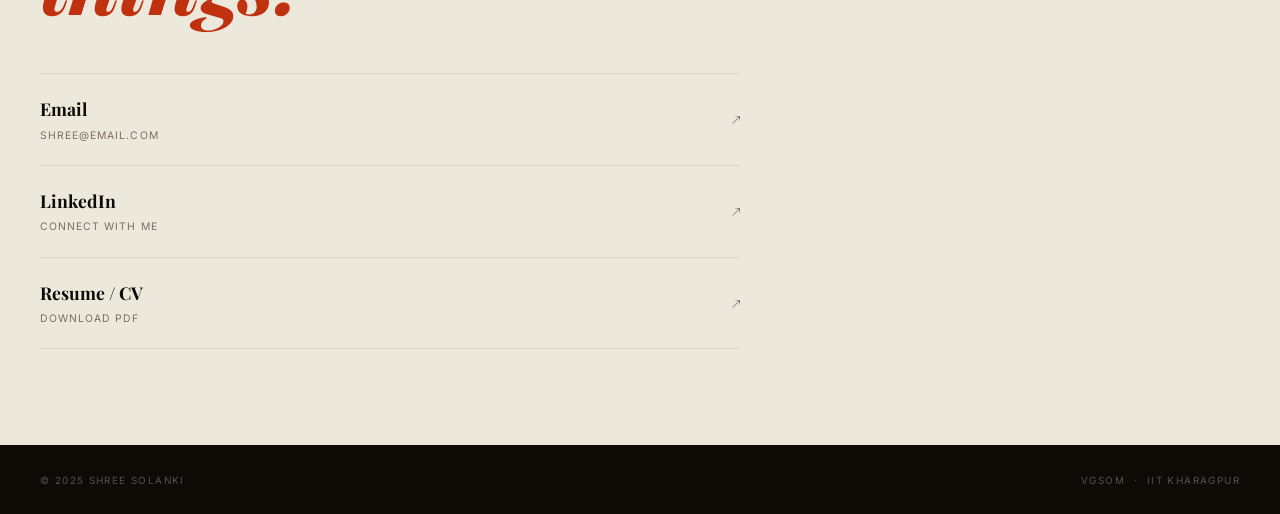
==== commit cf2d5651: "added admin shortcut" ====
--- a/index.html
+++ b/index.html
@@ -5,307 +5,12 @@
 <meta name="viewport" content="width=device-width, initial-scale=1.0">
 <title>Shree Solanki</title>
 <link rel="stylesheet" href="style.css">
-<style>
-
-/* ══ HERO ══ */
-.hero {
-  min-height: 100vh;
-  padding-top: 52px;
-  display: flex;
-  flex-direction: column;
-  justify-content: space-between;
-  padding-left: 3rem;
-  padding-right: 3rem;
-  padding-bottom: 0;
-  position: relative;
-}
-
-.hero-top {
-  padding-top: 3.5rem;
-  padding-bottom: 2rem;
-  border-bottom: 1px solid var(--faint);
-  animation: fadeUp 0.6s 0.05s ease both;
-}
-
-.hero-kicker {
-  font-family: var(--serif);
-  font-size: 0.9rem;
-  font-weight: 300;
-  color: var(--muted);
-  letter-spacing: 0.01em;
-}
-
-.hero-name {
-  font-family: var(--disp);
-  font-size: clamp(6rem, 17vw, 18rem);
-  line-height: 0.88;
-  letter-spacing: 0.02em;
-  color: var(--ink);
-  margin-top: 1rem;
-  animation: fadeUp 0.7s 0.12s ease both;
-}
-
-.hero-bottom {
-  padding: 2rem 0 3rem;
-  display: flex;
-  justify-content: space-between;
-  align-items: flex-end;
-  animation: fadeUp 0.6s 0.25s ease both;
-}
-
-.hero-tagline {
-  font-family: var(--serif);
-  font-style: italic;
-  font-weight: 300;
-  font-size: 1.15rem;
-  color: var(--muted);
-  line-height: 1.65;
-  max-width: 34ch;
-}
-
-.hero-cta {
-  display: flex;
-  gap: 0.75rem;
-  align-items: center;
-  flex-shrink: 0;
-}
-
-/* ══ ABOUT ══ */
-#about { background: var(--cream); }
-
-.about-grid {
-  display: grid;
-  grid-template-columns: 280px 1fr 1fr;
-  gap: 4rem;
-  max-width: 1200px;
-  align-items: start;
-}
-
-.about-photo-wrap { position: relative; }
-
-.about-photo {
-  width: 100%;
-  aspect-ratio: 3/4;
-  object-fit: cover;
-  object-position: top center;
-  display: block;
-  filter: grayscale(15%);
-}
-
-.about-photo-wrap::after {
-  content: '';
-  position: absolute;
-  bottom: 0; left: 0; right: 0;
-  height: 3px;
-  background: var(--red);
-}
-
-.about-pull {
-  font-family: var(--serif);
-  font-size: clamp(1.4rem, 2.5vw, 2.1rem);
-  font-weight: 300;
-  font-style: italic;
-  line-height: 1.5;
-  color: var(--ink);
-  margin-bottom: 2.5rem;
-  padding-bottom: 2.5rem;
-  border-bottom: 1px solid var(--faint);
-}
-.about-pull strong { font-style: normal; font-weight: 600; color: var(--red); }
-
-.about-text p {
-  font-size: 1rem;
-  font-weight: 300;
-  line-height: 1.95;
-  color: var(--ink);
-  margin-bottom: 1.25rem;
-}
-.about-text p strong { font-weight: 600; }
-
-.about-facts { display: flex; flex-direction: column; padding-top: 0.5rem; }
-
-.fact-row {
-  display: grid;
-  grid-template-columns: 100px 1fr;
-  gap: 1.5rem;
-  padding: 1.1rem 0;
-  border-bottom: 1px solid var(--faint);
-  align-items: baseline;
-}
-.fact-row:first-child { border-top: 1px solid var(--faint); }
-.fact-label { font-family: var(--serif); font-style: italic; font-size: 0.85rem; font-weight: 300; color: var(--red); }
-.fact-value { font-family: var(--serif); font-size: 0.98rem; font-weight: 300; color: var(--ink); line-height: 1.5; }
-
-/* ══ WRITING ══ */
-#writing { background: var(--paper); border-top: 1px solid var(--faint); }
-
-.writing-grid {
-  display: grid;
-  grid-template-columns: repeat(3, 1fr);
-  border: 1px solid var(--faint);
-  max-width: 1100px;
-}
-
-.writing-card {
-  padding: 2.25rem 2rem;
-  border-right: 1px solid var(--faint);
-  border-bottom: 1px solid var(--faint);
-  text-decoration: none;
-  color: var(--ink);
-  display: flex;
-  flex-direction: column;
-  transition: background 0.2s;
-  position: relative;
-}
-.writing-card::before {
-  content: '';
-  position: absolute;
-  left: 0; top: 0; bottom: 0;
-  width: 0;
-  background: var(--red);
-  transition: width 0.2s;
-}
-.writing-card:hover { background: var(--cream); }
-.writing-card:hover::before { width: 3px; }
-.writing-card:nth-child(3n) { border-right: none; }
-.writing-card:nth-last-child(-n+3) { border-bottom: none; }
-
-.writing-tag { font-family: var(--serif); font-style: italic; font-size: 0.88rem; font-weight: 300; color: var(--red); margin-bottom: 0.85rem; }
-.writing-title { font-family: var(--serif); font-size: 1.2rem; font-weight: 600; line-height: 1.3; margin-bottom: 0.85rem; flex: 1; color: var(--ink); }
-.writing-excerpt { font-family: var(--serif); font-style: italic; font-size: 0.9rem; font-weight: 300; color: var(--muted); line-height: 1.75; margin-bottom: 1.5rem; }
-.writing-meta { font-family: var(--serif); font-style: italic; font-size: 0.8rem; font-weight: 300; color: var(--muted); margin-top: auto; opacity: 0.6; }
-
-/* ══ BOOKS ══ */
-#books { background: var(--cream); }
-
-.books-list { max-width: 900px; }
-
-.book-item {
-  display: grid;
-  grid-template-columns: 4rem 1fr auto;
-  gap: 2.5rem;
-  align-items: start;
-  padding: 2.5rem 0;
-  border-bottom: 1px solid var(--faint);
-}
-.book-item:first-child { border-top: 1px solid var(--faint); }
-
-.book-num { font-family: var(--disp); font-size: 3.5rem; line-height: 1; color: var(--faint); letter-spacing: 0.04em; }
-.book-title { font-family: var(--serif); font-size: 1.2rem; font-weight: 700; margin-bottom: 0.2rem; line-height: 1.25; color: var(--ink); }
-.book-author { font-family: var(--serif); font-style: italic; font-size: 0.88rem; font-weight: 300; color: var(--muted); margin-bottom: 0.85rem; }
-.book-review { font-family: var(--serif); font-size: 0.98rem; font-weight: 300; line-height: 1.85; color: var(--ink); }
-.book-rating { font-size: 0.85rem; color: var(--red); white-space: nowrap; padding-top: 0.3rem; letter-spacing: 0.1em; }
-
-/* ══ PROJECTS ══ */
-#projects { background: var(--paper); }
-
-.projects-grid {
-  display: grid;
-  grid-template-columns: 1fr 1fr;
-  gap: 1px;
-  background: var(--faint);
-  border: 1px solid var(--faint);
-  max-width: 1100px;
-}
-
-.project-card {
-  background: var(--paper);
-  padding: 2.75rem 2.5rem;
-  text-decoration: none;
-  color: var(--ink);
-  display: flex;
-  flex-direction: column;
-  gap: 0.85rem;
-  transition: background 0.2s;
-  position: relative;
-  overflow: hidden;
-}
-.project-card::after {
-  content: '';
-  position: absolute;
-  top: 0; left: 0; right: 0;
-  height: 0;
-  background: var(--red);
-  transition: height 0.2s;
-}
-.project-card:hover { background: var(--cream); }
-.project-card:hover::after { height: 3px; }
-.project-card:hover .project-arrow { opacity: 1; transform: translate(3px,-3px); }
-
-.project-num { font-family: var(--disp); font-size: 4rem; line-height: 1; color: var(--faint); letter-spacing: 0.04em; margin-bottom: -0.5rem; }
-.project-category { font-family: var(--serif); font-style: italic; font-size: 0.88rem; font-weight: 300; color: var(--muted); }
-.project-title { font-family: var(--serif); font-size: 1.4rem; font-weight: 700; line-height: 1.2; color: var(--ink); }
-.project-desc { font-family: var(--serif); font-size: 0.95rem; font-weight: 300; color: var(--muted); line-height: 1.85; flex: 1; }
-.project-tags { display: flex; flex-wrap: wrap; gap: 0.4rem; margin-top: 0.25rem; }
-.project-tag { font-family: var(--serif); font-style: italic; font-size: 0.82rem; font-weight: 300; padding: 0.2rem 0.65rem; border: 1px solid var(--faint); color: var(--muted); }
-.project-arrow { position: absolute; top: 2rem; right: 2.25rem; font-size: 1.2rem; color: var(--red); opacity: 0; transition: opacity 0.2s, transform 0.2s; }
-
-/* ══ CONTACT ══ */
-#contact { background: var(--cream); }
-
-.contact-inner { max-width: 680px; }
-
-.contact-headline {
-  font-family: var(--disp);
-  font-size: clamp(3rem, 6vw, 6rem);
-  line-height: 0.92;
-  letter-spacing: 0.03em;
-  color: var(--ink);
-  margin-bottom: 1.5rem;
-}
-.contact-headline em {
-  font-family: var(--serif);
-  font-style: italic;
-  font-weight: 300;
-  font-size: 0.65em;
-  display: block;
-  color: var(--muted);
-  letter-spacing: 0.01em;
-  margin-top: 0.15em;
-}
-
-.contact-links { display: flex; flex-direction: column; border-top: 1px solid var(--faint); margin-top: 3rem; }
-.contact-link {
-  display: flex;
-  justify-content: space-between;
-  align-items: center;
-  padding: 1.35rem 0;
-  border-bottom: 1px solid var(--faint);
-  text-decoration: none;
-  color: var(--ink);
-  transition: padding-left 0.2s;
-}
-.contact-link:hover { padding-left: 0.75rem; }
-.contact-link:hover .cl-label { color: var(--red); }
-
-.cl-label { font-family: var(--serif); font-size: 1.15rem; font-weight: 600; transition: color 0.2s; }
-.cl-sub { font-family: var(--serif); font-style: italic; font-size: 0.88rem; font-weight: 300; color: var(--muted); margin-top: 0.1rem; }
-.cl-arrow { font-size: 1.1rem; color: var(--muted); flex-shrink: 0; }
-
-/* ══ RESPONSIVE ══ */
-@media (max-width: 860px) {
-  .hero { padding-left: 1.5rem; padding-right: 1.5rem; }
-  .hero-bottom { flex-direction: column; align-items: flex-start; gap: 2rem; padding-bottom: 2.5rem; }
-  .about-grid { grid-template-columns: 1fr; gap: 2.5rem; }
-  .about-photo { aspect-ratio: 4/3; }
-  .writing-grid { grid-template-columns: 1fr; max-width: 100%; }
-  .writing-card { border-right: none !important; }
-  .book-item { grid-template-columns: 3rem 1fr; }
-  .book-rating { grid-column: 2; }
-  .projects-grid { grid-template-columns: 1fr; max-width: 100%; }
-}
-@media (max-width: 500px) {
-  .hero-name { font-size: clamp(4.5rem, 20vw, 7rem); }
-  .hero-cta { flex-direction: column; width: 100%; }
-  .btn-primary, .btn-ghost { text-align: center; }
-}
-</style>
 </head>
 <body>
 
 <!-- NAV -->
 <nav>
-  <a href="#" class="nav-logo">SS</a>
+  <a href="#" class="nav-logo">Shree Solanki</a>
   <ul class="nav-links">
     <li><a href="#about">About</a></li>
     <li><a href="#writing">Writing</a></li>
@@ -317,82 +22,115 @@
 
 <!-- HERO -->
 <div class="hero">
-  <div class="hero-top">
-    <p class="hero-kicker">MBA Candidate &nbsp;&middot;&nbsp; VGSOM, IIT Kharagpur &nbsp;&middot;&nbsp; Vadodara, Gujarat</p>
-  </div>
-
-  <h1 class="hero-name">SHREE<br>SOLANKI</h1>
-
-  <div class="hero-bottom">
-    <p class="hero-tagline">Writer, thinker, and curious<br>observer of the world around me.</p>
-    <div class="hero-cta">
-      <a href="#writing" class="btn-primary">Read my work</a>
-      <a href="#contact" class="btn-ghost">Get in touch</a>
-    </div>
-  </div>
+
+  <div class="hero-dateline">
+    <span>MBA Candidate &nbsp;&middot;&nbsp; VGSOM, IIT Kharagpur &nbsp;&middot;&nbsp; Vadodara, Gujarat</span>
+    <span class="issue-num">Est. 2025</span>
+  </div>
+
+  <div class="hero-body">
+    <div class="hero-left">
+      <div>
+        <p class="hero-kicker">Writer &nbsp;&middot;&nbsp; Thinker &nbsp;&middot;&nbsp; Strategist</p>
+        <h1 class="hero-name">SHREE<br>SOLANKI</h1>
+      </div>
+      <div class="hero-cta">
+        <a href="#writing" class="btn-primary">Read my work</a>
+        <a href="#contact" class="btn-ghost">Get in touch</a>
+      </div>
+    </div>
+
+    <div class="hero-col-divider"></div>
+
+    <div class="hero-right">
+      <p class="hero-descriptor">
+        Behavioral Economics<br>
+        Strategy &amp; Consulting<br>
+        Literary Criticism
+      </p>
+      <p class="hero-tagline">Someone who came to management through a curiosity about why people make the decisions they do.</p>
+    </div>
+  </div>
+
+  <div class="hero-footer-bar">
+    <a href="#writing">Latest Essay &rarr; A Good Life Is Deeply Inconvenient</a>
+    <a href="#books">Currently Reading &rarr; See book shelf</a>
+  </div>
+
 </div>
 
 <!-- ABOUT -->
 <section id="about">
-  <p class="section-label">About</p>
-  <p class="section-sub">The person behind the page</p>
+  <div class="section-header">
+    <p class="section-label">About</p>
+    <p class="section-sub">The person behind the page</p>
+  </div>
   <div class="about-grid">
     <div class="about-photo-wrap">
       <img src="20250524_132310.jpg" alt="Shree Solanki" class="about-photo">
+      <p class="about-photo-caption">Vadodara, Gujarat &nbsp;&middot;&nbsp; 2025</p>
     </div>
     <div>
-      <p class="about-pull">Someone who came to management through a curiosity about <strong>why people make the decisions they do.</strong></p>
+      <p class="about-pull">Someone who came to management through a curiosity about <em>why people make the decisions they do.</em></p>
       <div class="about-text">
         <p>Whether it&rsquo;s a consumer choosing a product, an investor backing a founder, or a country setting policy &mdash; the question of human judgment has always fascinated me.</p>
         <p>I write to think. Most of my essays start as questions I can&rsquo;t shake, and end as something I didn&rsquo;t expect. My book reviews are less summaries and more <strong>arguments with the author.</strong></p>
         <p>I&rsquo;m headed to <strong>VGSOM, IIT Kharagpur</strong> for my MBA, where I hope to bring these ideas into strategy, consulting, or wherever the most interesting problems live.</p>
       </div>
-    </div>
-    <div class="about-facts">
-      <div class="fact-row"><span class="fact-label">Currently</span><span class="fact-value">MBA Candidate, VGSOM &mdash; IIT Kharagpur</span></div>
-      <div class="fact-row"><span class="fact-label">Interests</span><span class="fact-value">Strategy, Behavioral Economics, Writing, Literature</span></div>
-      <div class="fact-row"><span class="fact-label">Reading</span><span class="fact-value">Something dense and something fun, always in parallel</span></div>
-      <div class="fact-row"><span class="fact-label">Based in</span><span class="fact-value">Vadodara, Gujarat</span></div>
+      <div class="about-facts">
+        <div class="fact-row"><span class="fact-label">Currently</span><span class="fact-value">MBA Candidate, VGSOM &mdash; IIT Kharagpur</span></div>
+        <div class="fact-row"><span class="fact-label">Interests</span><span class="fact-value">Strategy, Behavioral Economics, Writing, Literature</span></div>
+        <div class="fact-row"><span class="fact-label">Reading</span><span class="fact-value">Something dense and something fun, always in parallel</span></div>
+        <div class="fact-row"><span class="fact-label">Based in</span><span class="fact-value">Vadodara, Gujarat</span></div>
+      </div>
     </div>
   </div>
 </section>
 
 <!-- WRITING -->
 <section id="writing">
-  <p class="section-label">Writing</p>
-  <p class="section-sub">Essays, opinions &amp; reflections</p>
+  <div class="section-header">
+    <p class="section-label">Writing</p>
+    <p class="section-sub">Essays, opinions &amp; reflections</p>
+  </div>
   <div class="writing-grid">
     <a href="essays/a-good-life-is-deeply-inconvenient.html" class="writing-card">
+      <span class="writing-arrow">&#8599;</span>
       <p class="writing-tag">Reflection</p>
       <h3 class="writing-title">A Good Life Is Deeply Inconvenient</h3>
       <p class="writing-excerpt">My Father Knew This. I Spent Years Proving Him Wrong. He Was Right.</p>
       <p class="writing-meta">12 June 2024 &nbsp;&middot;&nbsp; 8 min read</p>
     </a>
     <a href="#" class="writing-card">
+      <span class="writing-arrow">&#8599;</span>
       <p class="writing-tag">Opinion</p>
       <h3 class="writing-title">Another piece you&rsquo;ve written</h3>
       <p class="writing-excerpt">Add a line or two that captures the essence and makes someone want to read it.</p>
       <p class="writing-meta">Month 2025 &nbsp;&middot;&nbsp; 4 min read</p>
     </a>
     <a href="#" class="writing-card">
+      <span class="writing-arrow">&#8599;</span>
       <p class="writing-tag">Analysis</p>
       <h3 class="writing-title">A third writing piece here</h3>
       <p class="writing-excerpt">Keep excerpts honest and specific &mdash; vague descriptions are less compelling than a sharp sentence.</p>
       <p class="writing-meta">Month 2025 &nbsp;&middot;&nbsp; 6 min read</p>
     </a>
     <a href="#" class="writing-card">
+      <span class="writing-arrow">&#8599;</span>
       <p class="writing-tag">Reflection</p>
       <h3 class="writing-title">Fourth piece &mdash; your call</h3>
       <p class="writing-excerpt">Link these to Medium or Substack, or host them as separate HTML pages.</p>
       <p class="writing-meta">Month 2025 &nbsp;&middot;&nbsp; 3 min read</p>
     </a>
     <a href="#" class="writing-card">
+      <span class="writing-arrow">&#8599;</span>
       <p class="writing-tag">Essay</p>
       <h3 class="writing-title">Fifth writing piece</h3>
       <p class="writing-excerpt">Replace placeholder text with your actual titles and descriptions once live.</p>
       <p class="writing-meta">Month 2025 &nbsp;&middot;&nbsp; 7 min read</p>
     </a>
     <a href="#" class="writing-card">
+      <span class="writing-arrow">&#8599;</span>
       <p class="writing-tag">Essay</p>
       <h3 class="writing-title">Sixth writing piece</h3>
       <p class="writing-excerpt">Six cards fills this grid cleanly. Add more or remove some &mdash; it adjusts automatically.</p>
@@ -403,8 +141,10 @@
 
 <!-- BOOKS -->
 <section id="books">
-  <p class="section-label">Book Reviews</p>
-  <p class="section-sub">Arguments with authors I admire</p>
+  <div class="section-header">
+    <p class="section-label">Book Reviews</p>
+    <p class="section-sub">Arguments with authors I admire</p>
+  </div>
   <div class="books-list">
     <div class="book-item">
       <span class="book-num">01</span>
@@ -438,12 +178,13 @@
 
 <!-- PROJECTS -->
 <section id="projects">
-  <p class="section-label">Projects</p>
-  <p class="section-sub">Work worth showing</p>
+  <div class="section-header">
+    <p class="section-label">Projects</p>
+    <p class="section-sub">Work worth showing</p>
+  </div>
   <div class="projects-grid">
     <a href="#" class="project-card">
       <span class="project-arrow">&#8599;</span>
-      <p class="project-num">01</p>
       <p class="project-category">Strategy &nbsp;&middot;&nbsp; Market Research</p>
       <h3 class="project-title">Project Title One</h3>
       <p class="project-desc">Describe what you did, what problem you solved, and what you found. Keep it outcome-focused &mdash; what did this produce or prove?</p>
@@ -455,7 +196,6 @@
     </a>
     <a href="#" class="project-card">
       <span class="project-arrow">&#8599;</span>
-      <p class="project-num">02</p>
       <p class="project-category">Finance &nbsp;&middot;&nbsp; Valuation</p>
       <h3 class="project-title">Project Title Two</h3>
       <p class="project-desc">Great B-school projects show you can define a problem, gather data, and draw a defensible conclusion. Show that here in 2&ndash;3 lines.</p>
@@ -467,7 +207,6 @@
     </a>
     <a href="#" class="project-card">
       <span class="project-arrow">&#8599;</span>
-      <p class="project-num">03</p>
       <p class="project-category">Operations &nbsp;&middot;&nbsp; Case Study</p>
       <h3 class="project-title">Project Title Three</h3>
       <p class="project-desc">You can link these to PDFs or separate pages. Even an in-progress project is worth listing if the framing is strong.</p>
@@ -478,7 +217,6 @@
     </a>
     <a href="#" class="project-card">
       <span class="project-arrow">&#8599;</span>
-      <p class="project-num">04</p>
       <p class="project-category">Marketing &nbsp;&middot;&nbsp; Consumer Behaviour</p>
       <h3 class="project-title">Project Title Four</h3>
       <p class="project-desc">Think about projects that show range &mdash; one quant, one qual, one creative. That spread signals versatility.</p>
@@ -495,7 +233,7 @@
 <section id="contact">
   <div class="contact-inner">
     <h2 class="contact-headline">
-      LET&rsquo;S TALK
+      Let&rsquo;s Talk
       <em>about interesting things.</em>
     </h2>
     <div class="contact-links">
@@ -520,7 +258,7 @@
   <p>VGSOM &nbsp;&middot;&nbsp; IIT Kharagpur</p>
 </footer>
 
-<a href="admin.html" style="position:fixed;bottom:0;left:14px;width:20px;height:20px;opacity:0;z-index:9999;"></a>
+<a href="admin.html" style="position:fixed;bottom:0;left:0;width:20px;height:20px;opacity:0;z-index:9999;"></a>
 
 <script>
 const SECRET = "opensesame";
--- a/style.css
+++ b/style.css
@@ -1,17 +1,18 @@
-@import url('https://fonts.googleapis.com/css2?family=Bebas+Neue&family=Cormorant+Garamond:ital,wght@0,300;0,400;0,600;0,700;1,300;1,400;1,600&display=swap');
+@import url('https://fonts.googleapis.com/css2?family=Playfair+Display:ital,wght@0,700;0,900;1,700&family=Cormorant+Garamond:ital,wght@0,300;0,400;0,600;1,300;1,400&family=Inter:wght@300;400;500&display=swap');
 
 *, *::before, *::after { margin: 0; padding: 0; box-sizing: border-box; }
 
 :root {
-  --ink:    #1a1208;
-  --paper:  #f4ede0;
-  --cream:  #ede5d0;
-  --red:    #b52a12;
-  --muted:  #8a7d6b;
-  --faint:  #d8cfc0;
-  --serif:  'Cormorant Garamond', Georgia, serif;
-  --disp:   'Bebas Neue', sans-serif;
-  --spine:  14px;
+  --ink:      #0E0B07;
+  --paper:    #F7F3EC;
+  --cream:    #EDE8DC;
+  --red:      #C0320F;
+  --muted:    #7A6F63;
+  --faint:    #D9D2C5;
+  --rule:     #1A1208;
+  --serif:    'Cormorant Garamond', Georgia, serif;
+  --disp:     'Playfair Display', Georgia, serif;
+  --sans:     'Inter', system-ui, sans-serif;
 }
 
 html { scroll-behavior: smooth; }
@@ -20,129 +21,634 @@
   background: var(--paper);
   color: var(--ink);
   font-family: var(--serif);
-  font-size: 19px;
-  line-height: 1.7;
+  font-size: 18px;
+  line-height: 1.75;
   overflow-x: hidden;
-  border-left: var(--spine) solid var(--red);
-  min-height: 100vh;
 }
 
 /* ── NAV ── */
 nav {
   position: fixed;
-  top: 0; left: var(--spine); right: 0;
+  top: 0; left: 0; right: 0;
   z-index: 500;
-  height: 52px;
+  height: 48px;
   display: flex;
   align-items: center;
   justify-content: space-between;
-  padding: 0 3rem;
-  background: var(--paper);
-  border-bottom: 1px solid var(--faint);
+  padding: 0 2.5rem;
+  background: var(--ink);
+  border-bottom: 1px solid rgba(255,255,255,0.08);
 }
 
 .nav-logo {
-  font-family: var(--disp);
-  font-size: 1.1rem;
-  letter-spacing: 0.12em;
-  color: var(--ink);
-  text-decoration: none;
+  font-family: var(--sans);
+  font-size: 0.7rem;
+  font-weight: 500;
+  letter-spacing: 0.22em;
+  color: var(--paper);
+  text-decoration: none;
+  text-transform: uppercase;
 }
 
 .nav-links { display: flex; gap: 2.5rem; list-style: none; }
 
 .nav-links a {
+  font-family: var(--sans);
+  font-size: 0.7rem;
+  font-weight: 400;
+  letter-spacing: 0.14em;
+  text-transform: uppercase;
+  color: rgba(247,243,236,0.5);
+  text-decoration: none;
+  transition: color 0.2s;
+}
+.nav-links a:hover { color: var(--paper); }
+
+/* ── HERO ── */
+.hero {
+  min-height: 100svh;
+  padding-top: 48px;
+  display: grid;
+  grid-template-rows: auto 1fr auto;
+  background: var(--ink);
+  color: var(--paper);
+}
+
+.hero-rule {
+  border: none;
+  border-top: 1px solid rgba(247,243,236,0.12);
+  margin: 0 2.5rem;
+}
+
+.hero-dateline {
+  display: flex;
+  justify-content: space-between;
+  align-items: center;
+  padding: 0.75rem 2.5rem;
+  border-bottom: 1px solid rgba(247,243,236,0.12);
+}
+
+.hero-dateline span {
+  font-family: var(--sans);
+  font-size: 0.65rem;
+  letter-spacing: 0.18em;
+  text-transform: uppercase;
+  color: rgba(247,243,236,0.4);
+}
+
+.hero-dateline .issue-num {
+  color: var(--red);
+  font-family: var(--sans);
+  font-size: 0.65rem;
+  letter-spacing: 0.18em;
+  text-transform: uppercase;
+}
+
+/* Main hero body: split columns */
+.hero-body {
+  display: grid;
+  grid-template-columns: 1fr 3px 1fr;
+  align-items: stretch;
+  padding: 0 2.5rem;
+  gap: 0;
+}
+
+.hero-col-divider {
+  background: rgba(247,243,236,0.1);
+  margin: 3rem 0;
+}
+
+.hero-left {
+  padding: 3.5rem 3rem 3.5rem 0;
+  display: flex;
+  flex-direction: column;
+  justify-content: space-between;
+}
+
+.hero-right {
+  padding: 3.5rem 0 3.5rem 3rem;
+  display: flex;
+  flex-direction: column;
+  justify-content: flex-end;
+}
+
+.hero-kicker {
+  font-family: var(--sans);
+  font-size: 0.65rem;
+  letter-spacing: 0.2em;
+  text-transform: uppercase;
+  color: var(--red);
+  margin-bottom: 1.5rem;
+}
+
+.hero-name {
+  font-family: var(--disp);
+  font-weight: 900;
+  font-size: clamp(5rem, 10vw, 10rem);
+  line-height: 0.9;
+  letter-spacing: -0.01em;
+  color: var(--paper);
+}
+
+.hero-tagline {
   font-family: var(--serif);
-  font-size: 0.9rem;
+  font-style: italic;
   font-weight: 300;
-  color: var(--muted);
+  font-size: clamp(1.3rem, 2vw, 1.65rem);
+  line-height: 1.55;
+  color: rgba(247,243,236,0.65);
+  max-width: 32ch;
+}
+
+.hero-descriptor {
+  font-family: var(--sans);
+  font-size: 0.72rem;
+  letter-spacing: 0.08em;
+  color: rgba(247,243,236,0.35);
+  line-height: 1.9;
+  text-transform: uppercase;
+  margin-bottom: 2.5rem;
+}
+
+.hero-cta {
+  display: flex;
+  gap: 0.75rem;
+}
+
+/* ── HERO FOOTER BAR ── */
+.hero-footer-bar {
+  border-top: 1px solid rgba(247,243,236,0.12);
+  padding: 1rem 2.5rem;
+  display: flex;
+  gap: 3rem;
+}
+
+.hero-footer-bar a {
+  font-family: var(--sans);
+  font-size: 0.65rem;
+  letter-spacing: 0.16em;
+  text-transform: uppercase;
+  color: rgba(247,243,236,0.35);
   text-decoration: none;
   transition: color 0.2s;
 }
-.nav-links a:hover { color: var(--red); }
+.hero-footer-bar a:hover { color: var(--paper); }
 
 /* ── SECTION SHARED ── */
 section {
-  padding: 7rem 4rem;
-  border-top: 1px solid var(--faint);
+  padding: 6rem 2.5rem;
+  border-top: 3px solid var(--ink);
   position: relative;
 }
 
+.section-header {
+  display: flex;
+  align-items: baseline;
+  gap: 2rem;
+  margin-bottom: 4rem;
+  padding-bottom: 1.5rem;
+  border-bottom: 1px solid var(--faint);
+}
+
 .section-label {
   font-family: var(--disp);
-  font-size: clamp(3.5rem, 7vw, 6rem);
-  letter-spacing: 0.04em;
+  font-size: clamp(2.5rem, 5vw, 4.5rem);
+  font-weight: 700;
+  letter-spacing: -0.01em;
   color: var(--ink);
   line-height: 1;
-  margin-bottom: 0.15em;
 }
 
 .section-sub {
   font-family: var(--serif);
   font-style: italic;
   font-weight: 300;
-  font-size: 1.1rem;
+  font-size: 1rem;
   color: var(--muted);
-  margin-bottom: 4rem;
 }
 
 /* ── BUTTONS ── */
 .btn-primary {
+  font-family: var(--sans);
+  font-size: 0.7rem;
+  font-weight: 500;
+  letter-spacing: 0.15em;
+  text-transform: uppercase;
+  color: var(--ink);
+  background: var(--paper);
+  padding: 0.75rem 2rem;
+  text-decoration: none;
+  display: inline-block;
+  transition: background 0.2s, color 0.2s;
+}
+.btn-primary:hover { background: var(--red); color: var(--paper); }
+
+.btn-ghost {
+  font-family: var(--sans);
+  font-size: 0.7rem;
+  font-weight: 400;
+  letter-spacing: 0.15em;
+  text-transform: uppercase;
+  color: rgba(247,243,236,0.5);
+  background: transparent;
+  padding: 0.75rem 2rem;
+  text-decoration: none;
+  display: inline-block;
+  border: 1px solid rgba(247,243,236,0.2);
+  transition: border-color 0.2s, color 0.2s;
+}
+.btn-ghost:hover { border-color: var(--paper); color: var(--paper); }
+
+/* ── ABOUT ── */
+#about { background: var(--paper); }
+
+.about-grid {
+  display: grid;
+  grid-template-columns: 260px 1fr;
+  gap: 5rem;
+  max-width: 1100px;
+  align-items: start;
+}
+
+.about-photo-wrap { position: relative; }
+
+.about-photo {
+  width: 100%;
+  aspect-ratio: 3/4;
+  object-fit: cover;
+  object-position: top center;
+  display: block;
+  filter: grayscale(20%) contrast(1.05);
+}
+
+.about-photo-caption {
+  font-family: var(--sans);
+  font-size: 0.62rem;
+  letter-spacing: 0.12em;
+  text-transform: uppercase;
+  color: var(--muted);
+  margin-top: 0.75rem;
+}
+
+.about-pull {
+  font-family: var(--disp);
+  font-size: clamp(1.5rem, 2.5vw, 2.2rem);
+  font-weight: 700;
+  line-height: 1.3;
+  color: var(--ink);
+  margin-bottom: 2rem;
+  padding-bottom: 2rem;
+  border-bottom: 1px solid var(--faint);
+}
+.about-pull em { font-style: italic; font-weight: 700; color: var(--red); }
+
+.about-text p {
+  font-size: 1rem;
+  font-weight: 300;
+  line-height: 2;
+  color: var(--ink);
+  margin-bottom: 1.25rem;
+}
+.about-text p strong { font-weight: 600; }
+
+.about-facts { margin-top: 2.5rem; display: flex; flex-direction: column; }
+
+.fact-row {
+  display: grid;
+  grid-template-columns: 90px 1fr;
+  gap: 1.5rem;
+  padding: 0.9rem 0;
+  border-bottom: 1px solid var(--faint);
+  align-items: baseline;
+}
+.fact-row:first-child { border-top: 1px solid var(--faint); }
+.fact-label {
+  font-family: var(--sans);
+  font-size: 0.62rem;
+  letter-spacing: 0.14em;
+  text-transform: uppercase;
+  color: var(--red);
+}
+.fact-value {
   font-family: var(--serif);
   font-size: 0.95rem;
-  font-weight: 400;
+  font-weight: 300;
+  color: var(--ink);
+  line-height: 1.5;
+}
+
+/* ── WRITING ── */
+#writing { background: var(--cream); }
+
+.writing-grid {
+  display: grid;
+  grid-template-columns: repeat(3, 1fr);
+  border-left: 1px solid var(--faint);
+  border-top: 1px solid var(--faint);
+  max-width: 1100px;
+}
+
+.writing-card {
+  padding: 2rem 1.75rem;
+  border-right: 1px solid var(--faint);
+  border-bottom: 1px solid var(--faint);
+  text-decoration: none;
+  color: var(--ink);
+  display: flex;
+  flex-direction: column;
+  transition: background 0.2s;
+  position: relative;
+}
+.writing-card:hover { background: var(--paper); }
+.writing-card:hover .writing-arrow { opacity: 1; }
+
+.writing-tag {
+  font-family: var(--sans);
+  font-size: 0.6rem;
+  letter-spacing: 0.18em;
+  text-transform: uppercase;
+  color: var(--red);
+  margin-bottom: 0.85rem;
+}
+.writing-title {
+  font-family: var(--disp);
+  font-size: 1.15rem;
+  font-weight: 700;
+  line-height: 1.25;
+  margin-bottom: 0.85rem;
+  flex: 1;
+  color: var(--ink);
+}
+.writing-excerpt {
+  font-family: var(--serif);
+  font-style: italic;
+  font-size: 0.9rem;
+  font-weight: 300;
+  color: var(--muted);
+  line-height: 1.7;
+  margin-bottom: 1.5rem;
+}
+.writing-meta {
+  font-family: var(--sans);
+  font-size: 0.6rem;
+  letter-spacing: 0.1em;
+  color: var(--muted);
+  text-transform: uppercase;
+  margin-top: auto;
+  opacity: 0.6;
+}
+.writing-arrow {
+  position: absolute;
+  top: 1.5rem; right: 1.5rem;
+  font-size: 1rem;
+  color: var(--red);
+  opacity: 0;
+  transition: opacity 0.2s;
+}
+
+/* ── BOOKS ── */
+#books { background: var(--ink); color: var(--paper); border-color: var(--red); }
+
+#books .section-label { color: var(--paper); }
+#books .section-sub { color: rgba(247,243,236,0.45); }
+#books .section-header { border-bottom-color: rgba(247,243,236,0.1); }
+
+.books-list { max-width: 860px; }
+
+.book-item {
+  display: grid;
+  grid-template-columns: 3.5rem 1fr auto;
+  gap: 2rem;
+  align-items: start;
+  padding: 2.25rem 0;
+  border-bottom: 1px solid rgba(247,243,236,0.1);
+}
+.book-item:first-child { border-top: 1px solid rgba(247,243,236,0.1); }
+
+.book-num {
+  font-family: var(--disp);
+  font-size: 2.5rem;
+  line-height: 1;
+  color: rgba(247,243,236,0.12);
+  font-weight: 900;
+}
+.book-title {
+  font-family: var(--disp);
+  font-size: 1.15rem;
+  font-weight: 700;
+  margin-bottom: 0.2rem;
+  line-height: 1.2;
   color: var(--paper);
-  background: var(--ink);
-  padding: 0.65rem 2rem;
-  text-decoration: none;
-  display: inline-block;
+}
+.book-author {
+  font-family: var(--sans);
+  font-size: 0.65rem;
+  letter-spacing: 0.12em;
+  text-transform: uppercase;
+  color: rgba(247,243,236,0.4);
+  margin-bottom: 0.85rem;
+}
+.book-review {
+  font-family: var(--serif);
+  font-size: 0.95rem;
+  font-weight: 300;
+  line-height: 1.85;
+  color: rgba(247,243,236,0.65);
+}
+.book-rating {
+  font-size: 0.8rem;
+  color: var(--red);
+  white-space: nowrap;
+  padding-top: 0.25rem;
+  letter-spacing: 0.05em;
+}
+
+/* ── PROJECTS ── */
+#projects { background: var(--paper); }
+
+.projects-grid {
+  display: grid;
+  grid-template-columns: 1fr 1fr;
+  gap: 1px;
+  background: var(--faint);
+  border: 1px solid var(--faint);
+  max-width: 1100px;
+}
+
+.project-card {
+  background: var(--paper);
+  padding: 2.5rem;
+  text-decoration: none;
+  color: var(--ink);
+  display: flex;
+  flex-direction: column;
+  gap: 0.75rem;
   transition: background 0.2s;
-}
-.btn-primary:hover { background: var(--red); }
-
-.btn-ghost {
+  position: relative;
+  overflow: hidden;
+}
+.project-card:hover { background: var(--cream); }
+.project-card:hover .project-arrow { opacity: 1; transform: translate(3px,-3px); }
+.project-card:hover::after { transform: scaleX(1); }
+.project-card::after {
+  content: '';
+  position: absolute;
+  bottom: 0; left: 0; right: 0;
+  height: 3px;
+  background: var(--red);
+  transform: scaleX(0);
+  transform-origin: left;
+  transition: transform 0.25s ease;
+}
+
+.project-category {
+  font-family: var(--sans);
+  font-size: 0.6rem;
+  letter-spacing: 0.16em;
+  text-transform: uppercase;
+  color: var(--red);
+}
+.project-title {
+  font-family: var(--disp);
+  font-size: 1.3rem;
+  font-weight: 700;
+  line-height: 1.2;
+  color: var(--ink);
+}
+.project-desc {
   font-family: var(--serif);
   font-size: 0.95rem;
   font-weight: 300;
   color: var(--muted);
-  background: transparent;
-  padding: 0.65rem 2rem;
-  text-decoration: none;
-  display: inline-block;
+  line-height: 1.85;
+  flex: 1;
+}
+.project-tags { display: flex; flex-wrap: wrap; gap: 0.4rem; margin-top: 0.5rem; }
+.project-tag {
+  font-family: var(--sans);
+  font-size: 0.6rem;
+  letter-spacing: 0.1em;
+  text-transform: uppercase;
+  padding: 0.25rem 0.65rem;
   border: 1px solid var(--faint);
-  transition: border-color 0.2s, color 0.2s;
-}
-.btn-ghost:hover { border-color: var(--ink); color: var(--ink); }
+  color: var(--muted);
+}
+.project-arrow {
+  position: absolute;
+  top: 2rem; right: 2rem;
+  font-size: 1.1rem;
+  color: var(--red);
+  opacity: 0;
+  transition: opacity 0.2s, transform 0.2s;
+}
+
+/* ── CONTACT ── */
+#contact { background: var(--cream); }
+
+.contact-inner { max-width: 700px; }
+
+.contact-headline {
+  font-family: var(--disp);
+  font-weight: 900;
+  font-size: clamp(3rem, 7vw, 7rem);
+  line-height: 0.88;
+  letter-spacing: -0.02em;
+  color: var(--ink);
+  margin-bottom: 1rem;
+}
+.contact-headline em {
+  font-style: italic;
+  font-weight: 700;
+  display: block;
+  color: var(--red);
+}
+
+.contact-links {
+  display: flex;
+  flex-direction: column;
+  border-top: 1px solid var(--faint);
+  margin-top: 3.5rem;
+}
+.contact-link {
+  display: flex;
+  justify-content: space-between;
+  align-items: center;
+  padding: 1.25rem 0;
+  border-bottom: 1px solid var(--faint);
+  text-decoration: none;
+  color: var(--ink);
+  transition: padding-left 0.2s;
+}
+.contact-link:hover { padding-left: 0.75rem; }
+.contact-link:hover .cl-label { color: var(--red); }
+
+.cl-label {
+  font-family: var(--disp);
+  font-size: 1.1rem;
+  font-weight: 700;
+  transition: color 0.2s;
+}
+.cl-sub {
+  font-family: var(--sans);
+  font-size: 0.65rem;
+  letter-spacing: 0.1em;
+  text-transform: uppercase;
+  color: var(--muted);
+  margin-top: 0.1rem;
+}
+.cl-arrow { font-size: 1.1rem; color: var(--muted); flex-shrink: 0; }
 
 /* ── FOOTER ── */
 footer {
-  border-top: 1px solid var(--faint);
-  padding: 2rem 4rem;
+  border-top: 3px solid var(--ink);
+  padding: 1.5rem 2.5rem;
   display: flex;
   justify-content: space-between;
   align-items: center;
-  background: var(--paper);
+  background: var(--ink);
 }
 footer p {
-  font-family: var(--serif);
-  font-style: italic;
-  font-size: 0.85rem;
-  font-weight: 300;
-  color: var(--muted);
-}
-
+  font-family: var(--sans);
+  font-size: 0.62rem;
+  letter-spacing: 0.14em;
+  text-transform: uppercase;
+  color: rgba(247,243,236,0.3);
+}
+
+/* ── ANIMATIONS ── */
 @keyframes fadeUp {
-  from { opacity: 0; transform: translateY(22px); }
+  from { opacity: 0; transform: translateY(20px); }
   to   { opacity: 1; transform: translateY(0); }
 }
+.hero-kicker    { animation: fadeUp 0.5s 0.1s ease both; }
+.hero-name      { animation: fadeUp 0.6s 0.2s ease both; }
+.hero-tagline   { animation: fadeUp 0.5s 0.35s ease both; }
+.hero-descriptor { animation: fadeUp 0.5s 0.3s ease both; }
+.hero-cta       { animation: fadeUp 0.5s 0.45s ease both; }
 
 /* ── RESPONSIVE ── */
 @media (max-width: 860px) {
-  :root { --spine: 8px; }
-  nav { padding: 0 1.5rem; }
-  section { padding: 5rem 1.5rem; }
-  footer { padding: 2rem 1.5rem; flex-direction: column; gap: 0.5rem; text-align: center; }
+  nav { padding: 0 1.25rem; }
+  .hero-body { grid-template-columns: 1fr; padding: 0 1.25rem; }
+  .hero-col-divider { display: none; }
+  .hero-dateline { padding: 0.75rem 1.25rem; }
+  .hero-footer-bar { padding: 1rem 1.25rem; gap: 1.5rem; }
+  .hero-left { padding: 2.5rem 0; }
+  .hero-right { padding: 0 0 2.5rem 0; }
+  section { padding: 4rem 1.25rem; }
+  .about-grid { grid-template-columns: 1fr; gap: 2.5rem; }
+  .about-photo { aspect-ratio: 4/3; }
+  .writing-grid { grid-template-columns: 1fr; }
+  .book-item { grid-template-columns: 3rem 1fr; }
+  .book-rating { grid-column: 2; }
+  .projects-grid { grid-template-columns: 1fr; }
+  footer { padding: 1.5rem 1.25rem; flex-direction: column; gap: 0.4rem; text-align: center; }
 }
 @media (max-width: 500px) {
-  .nav-links { gap: 1.25rem; }
+  .hero-name { font-size: clamp(4rem, 18vw, 6rem); }
+  .hero-cta { flex-direction: column; }
+  .btn-primary, .btn-ghost { text-align: center; }
+}
+@media (prefers-reduced-motion: reduce) {
+  .hero-kicker, .hero-name, .hero-tagline, .hero-descriptor, .hero-cta { animation: none; }
 }
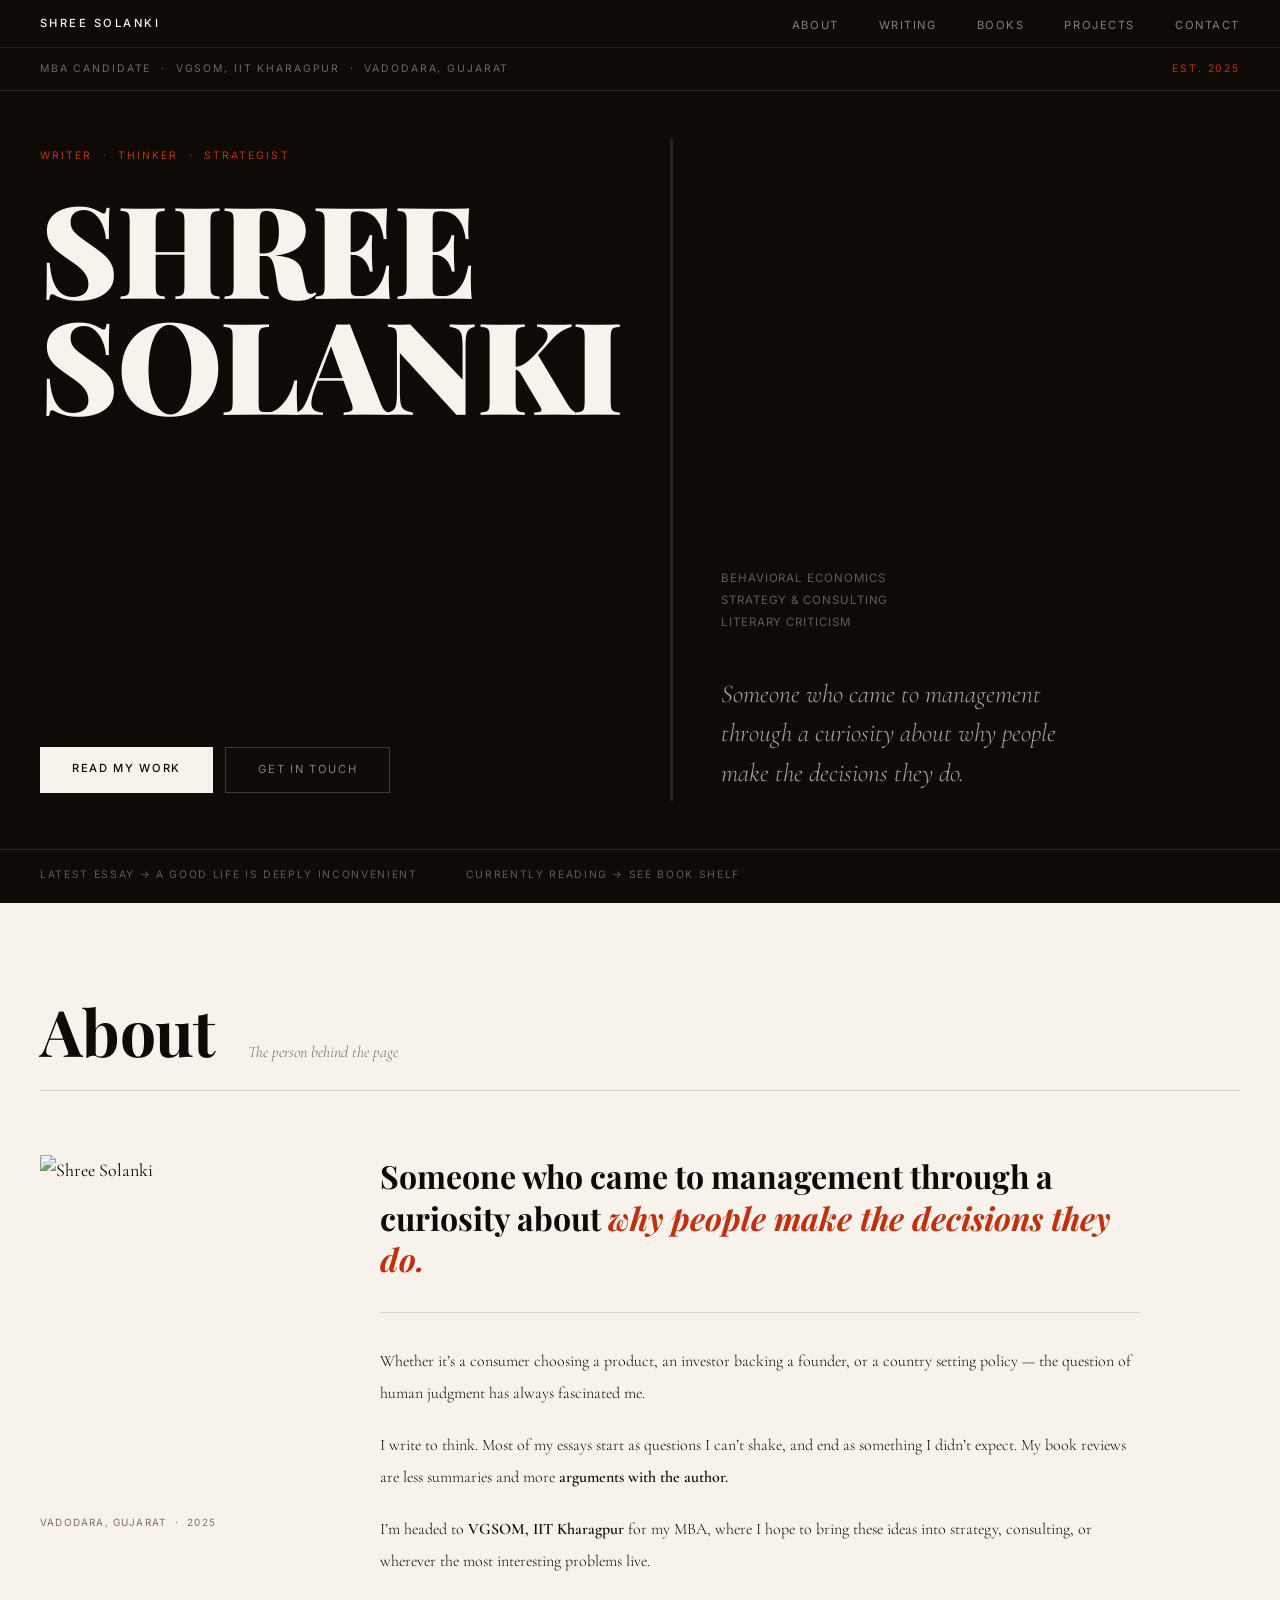
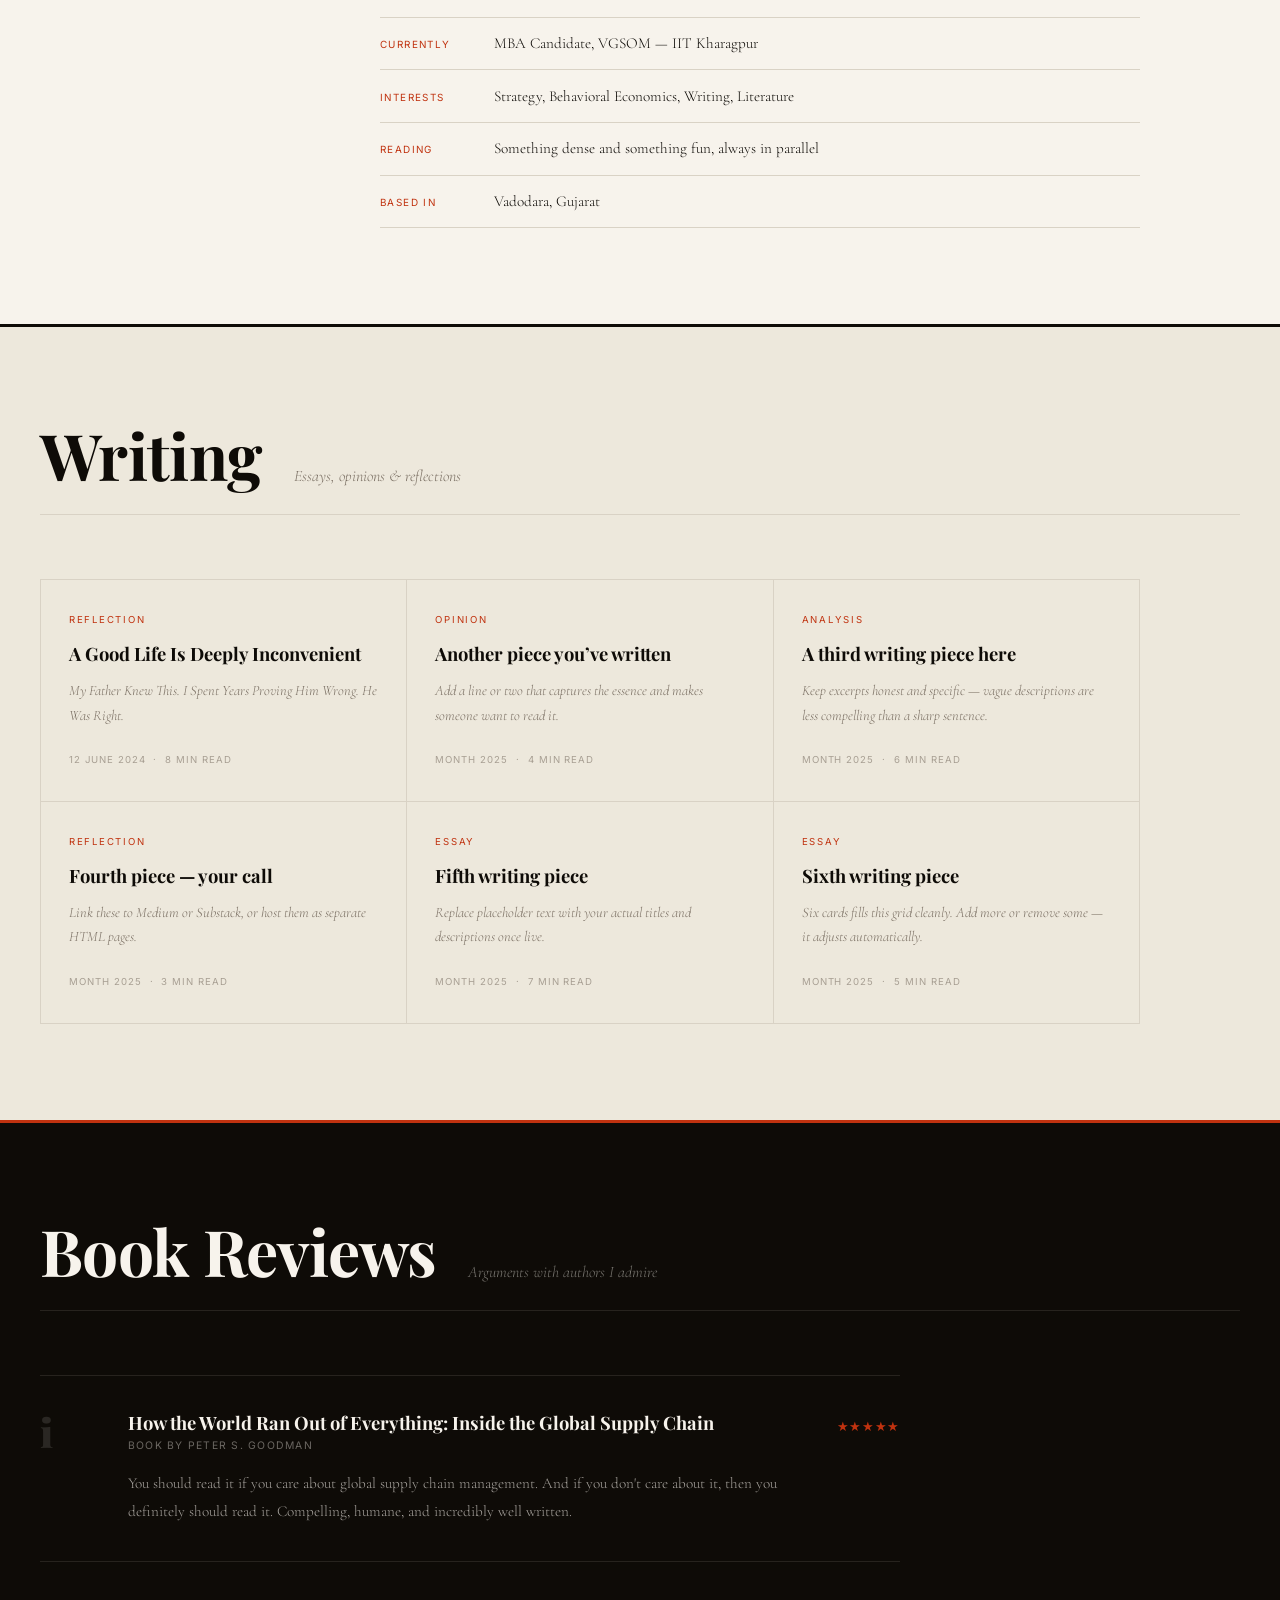
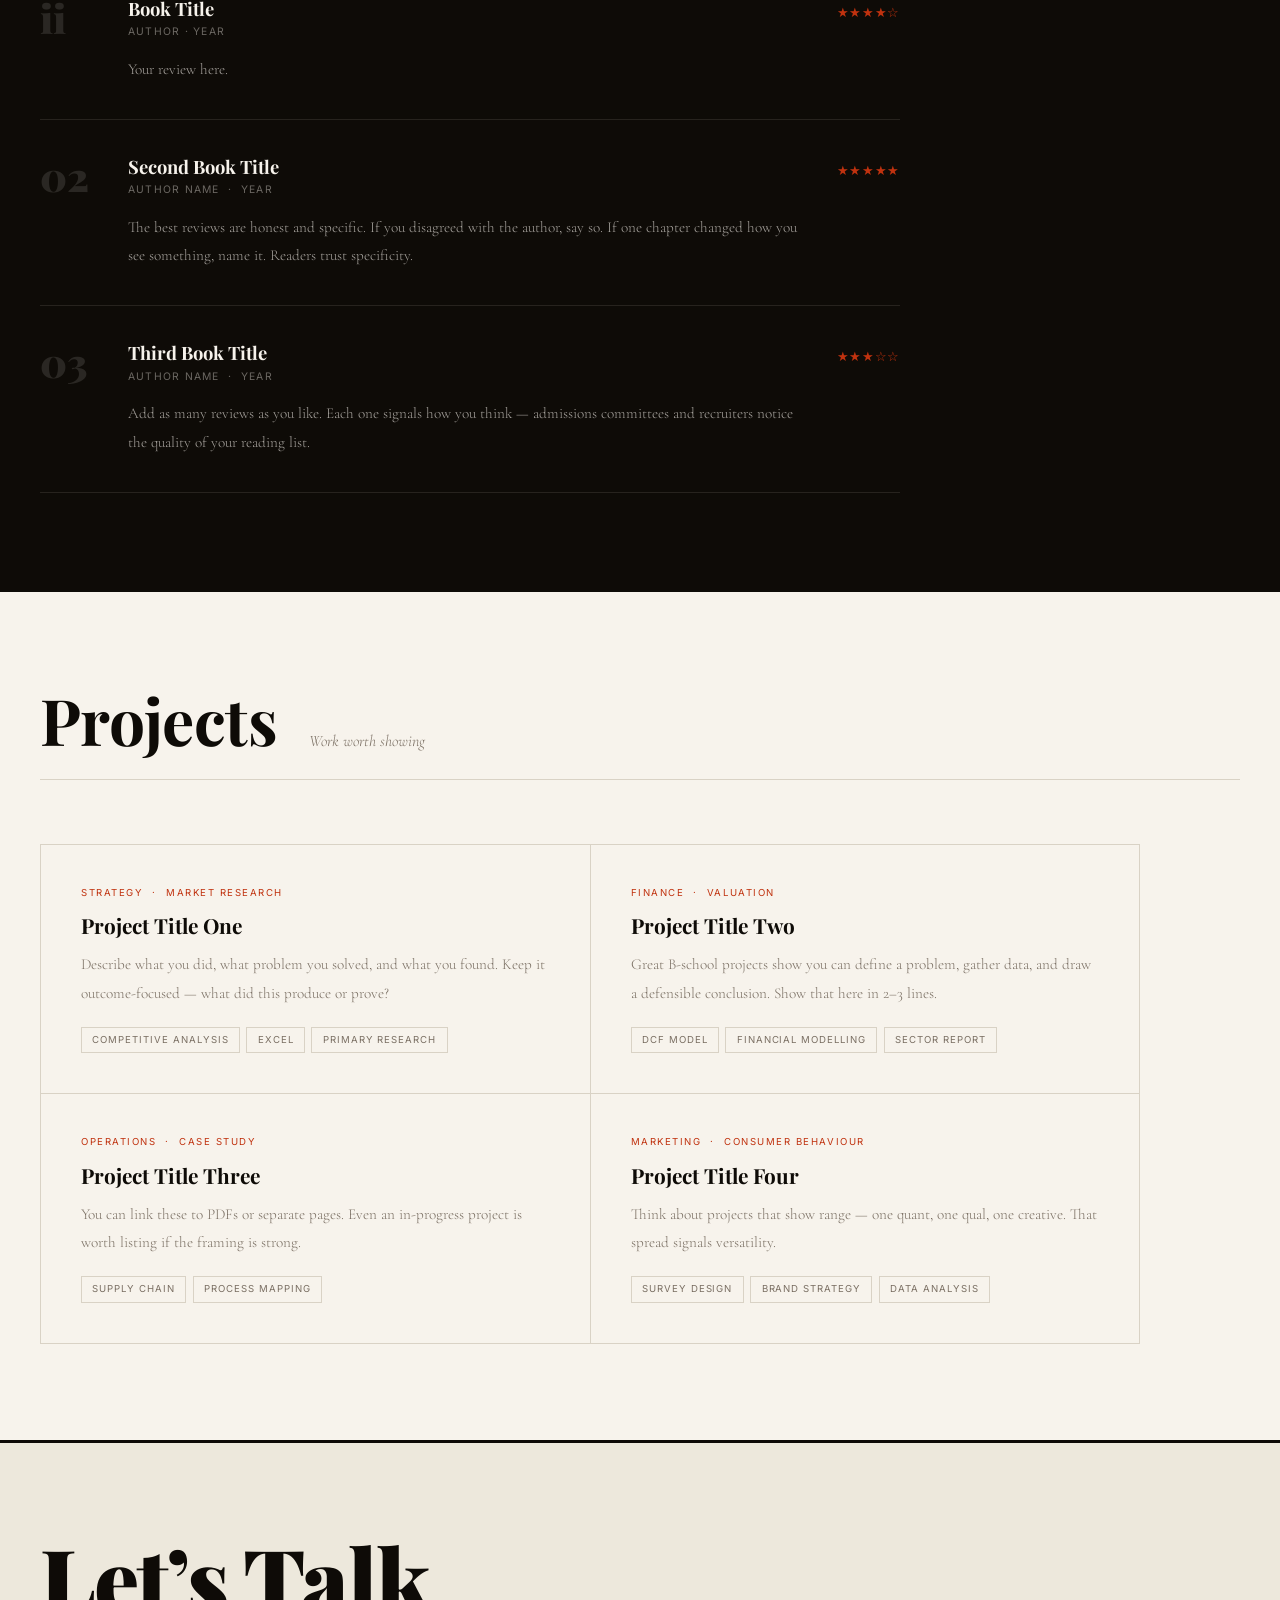
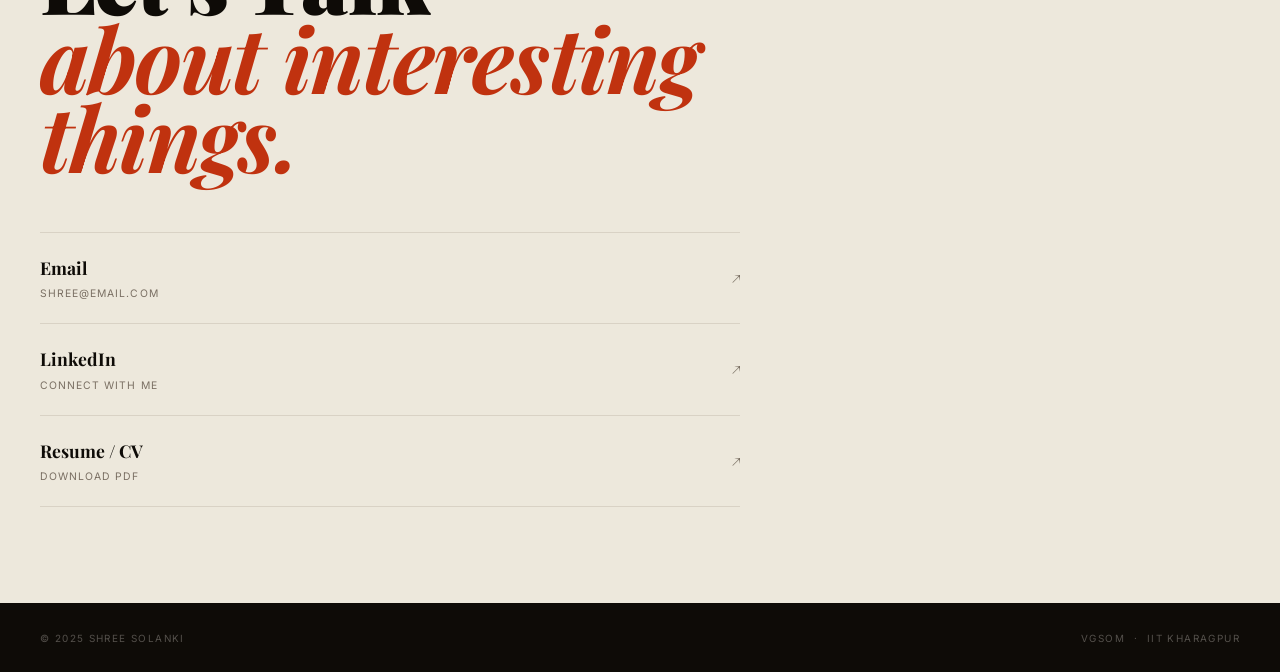
==== commit 6b099f5e: "added admin shortcut" ====
--- a/index.html
+++ b/index.html
@@ -146,15 +146,24 @@
     <p class="section-sub">Arguments with authors I admire</p>
   </div>
   <div class="books-list">
-    <div class="book-item">
-      <span class="book-num">01</span>
-      <div>
-        <h3 class="book-title">Book Title Here</h3>
-        <p class="book-author">Author Name &nbsp;&middot;&nbsp; Year</p>
-        <p class="book-review">Write 2&ndash;3 sentences about what the book argues and what you actually think of it. Not a summary &mdash; your take. What did it change, challenge, or confirm for you?</p>
-      </div>
-      <div class="book-rating">&#9733;&#9733;&#9733;&#9733;&#9734;</div>
-    </div>
+<div class="book-item">
+  <span class="book-num">i</span>
+    <div>
+      <h3 class="book-title">How the World Ran Out of Everything: Inside the Global Supply Chain</h3>
+      <p class="book-author">Book by Peter S. Goodman</p>
+      <p class="book-review">You should read it if you care about global supply chain management. And if you don't care about it, then you definitely should read it. Compelling, humane, and incredibly well written.</p>
+    </div>
+    <div class="book-rating">&#9733;&#9733;&#9733;&#9733;&#9733;</div>
+  </div>
+<div class="book-item">
+  <span class="book-num">ii</span>
+  <div>
+    <h3 class="book-title">Book Title</h3>
+    <p class="book-author">Author · Year</p>
+    <p class="book-review">Your review here.</p>
+  </div>
+  <div class="book-rating">&#9733;&#9733;&#9733;&#9733;&#9734;</div>
+</div>
     <div class="book-item">
       <span class="book-num">02</span>
       <div>
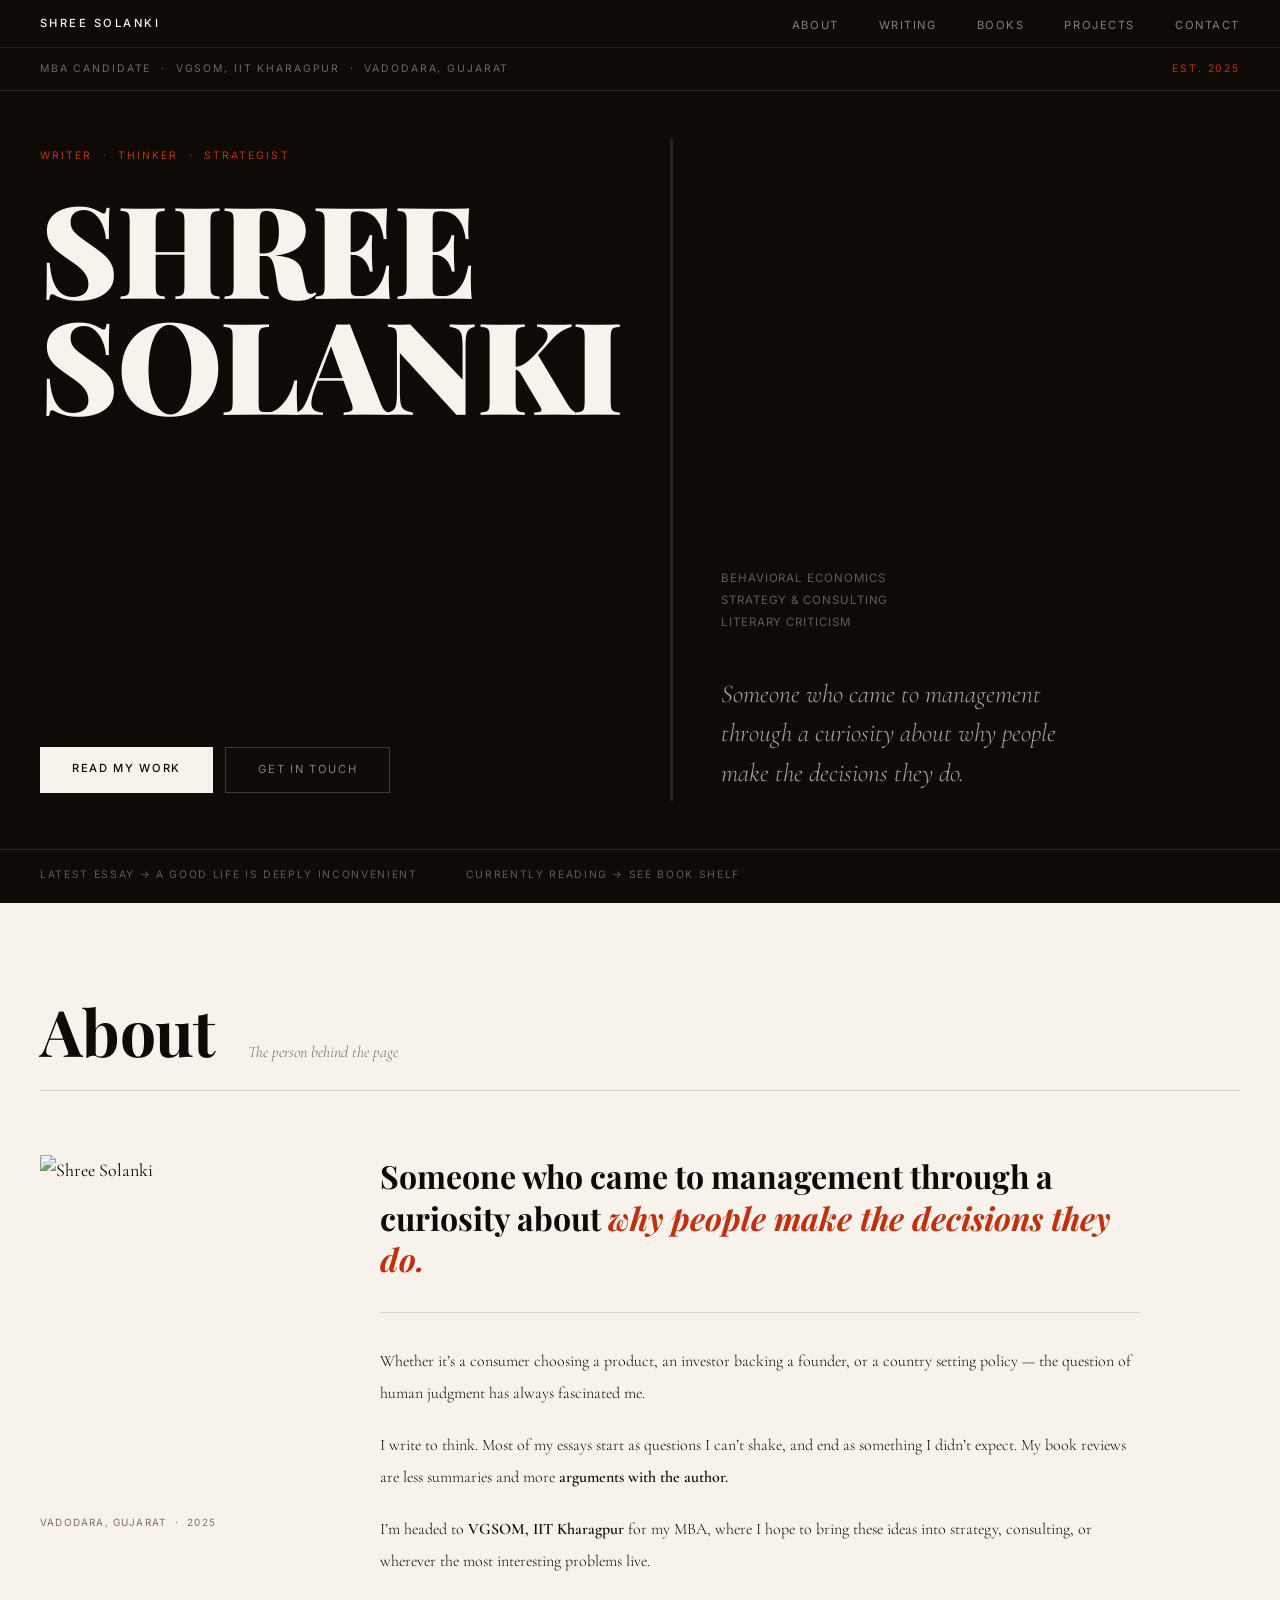
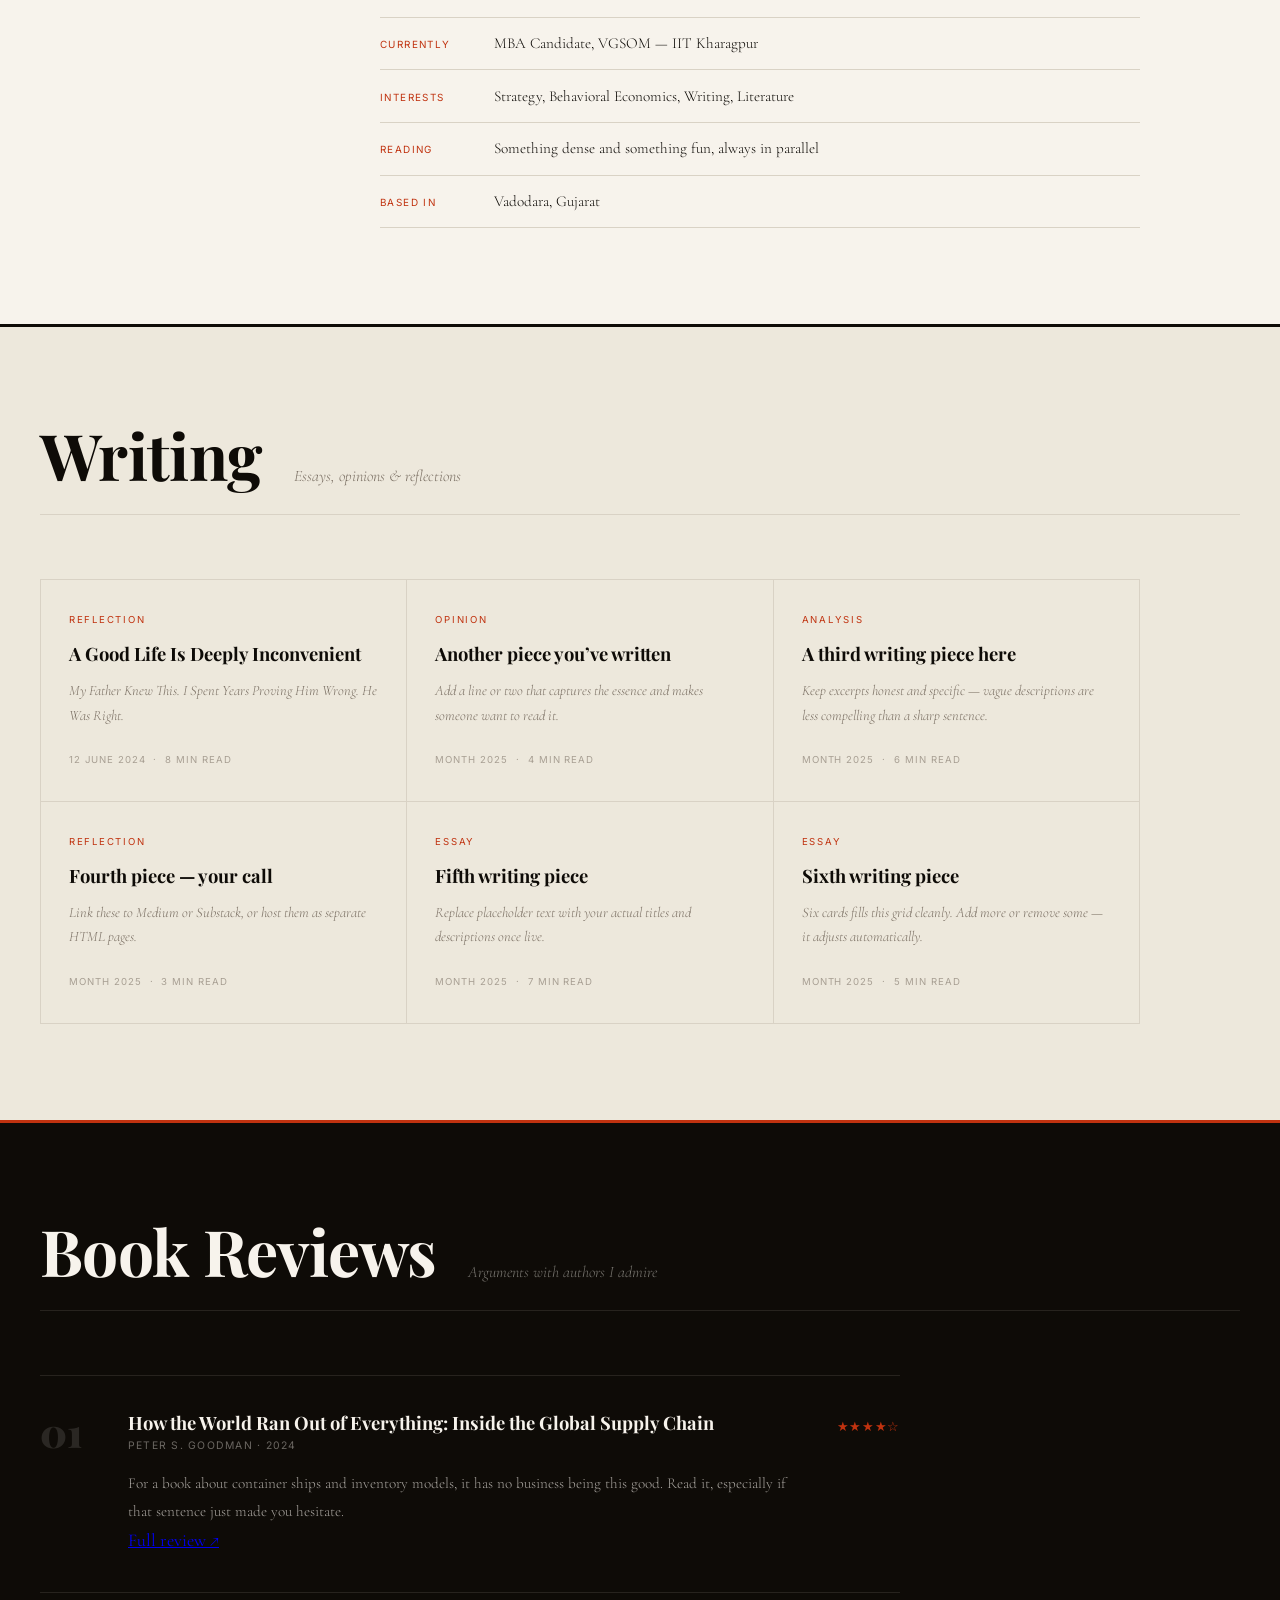
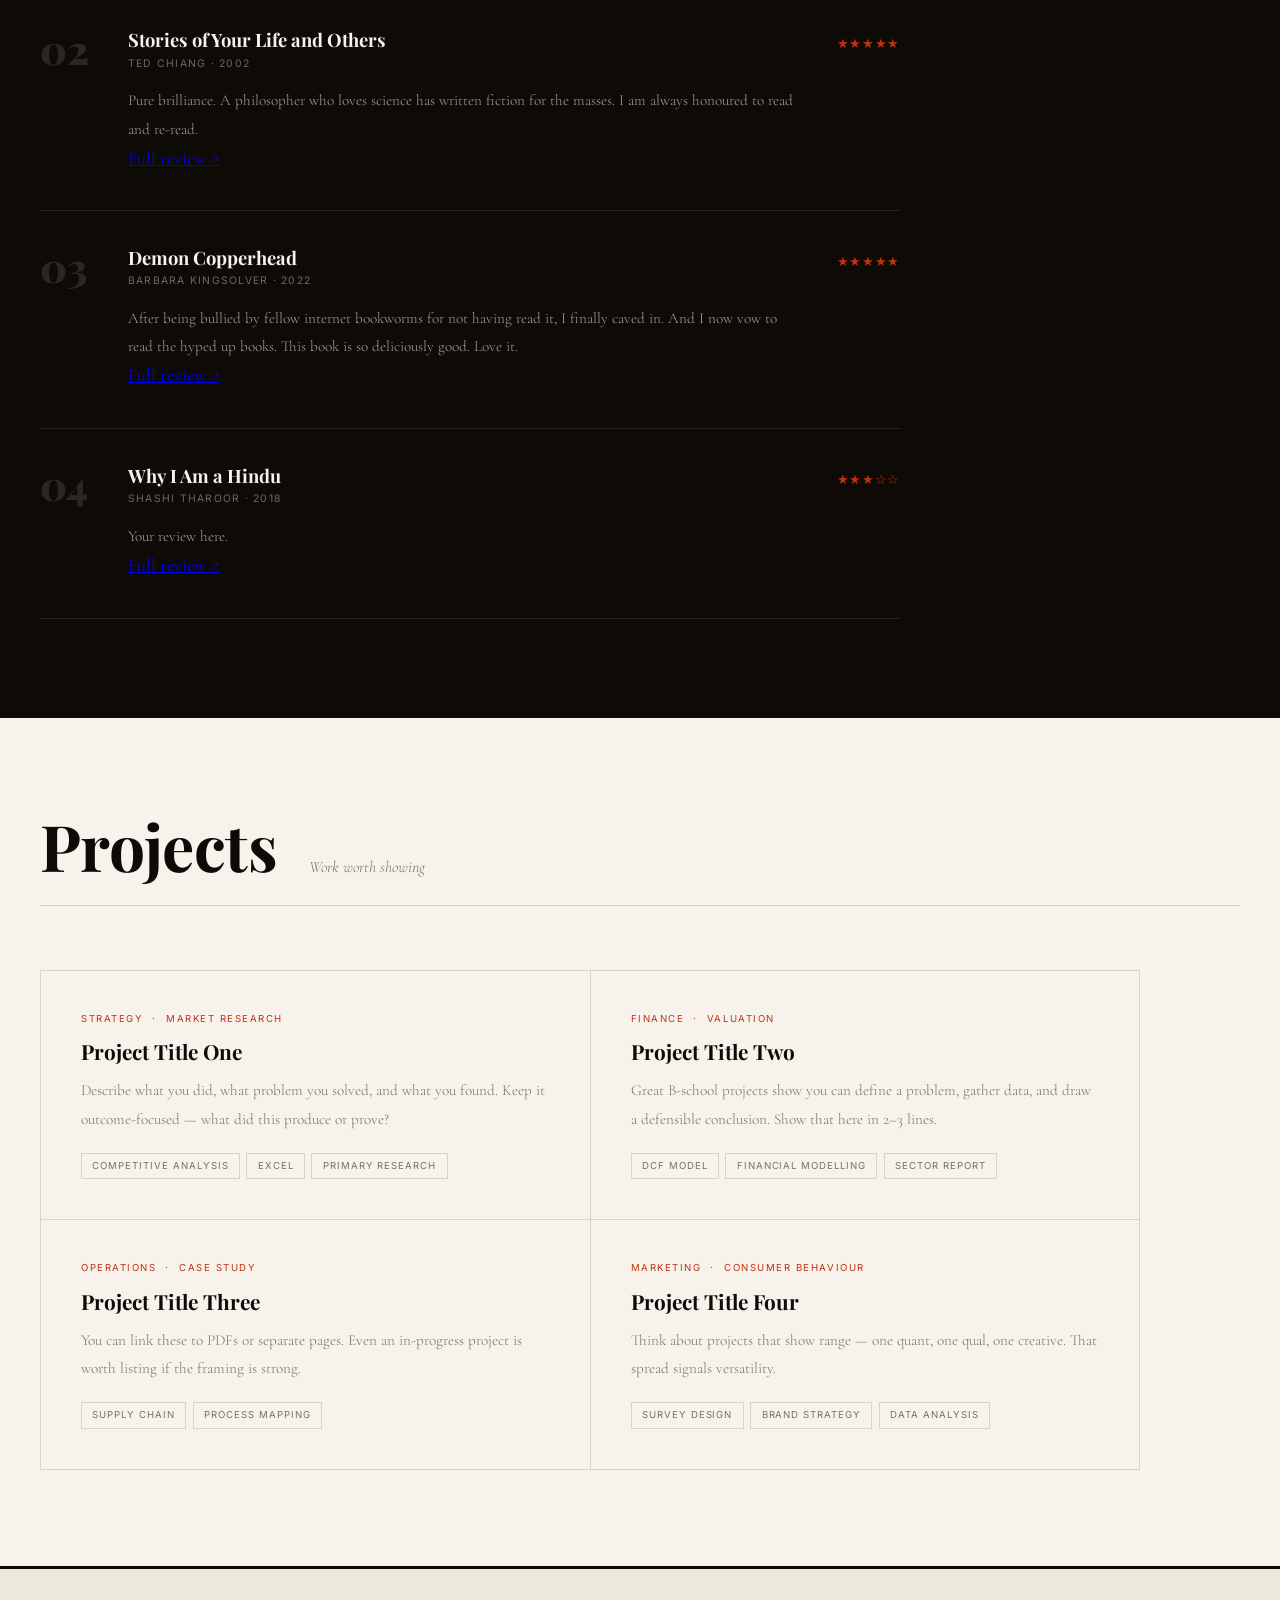
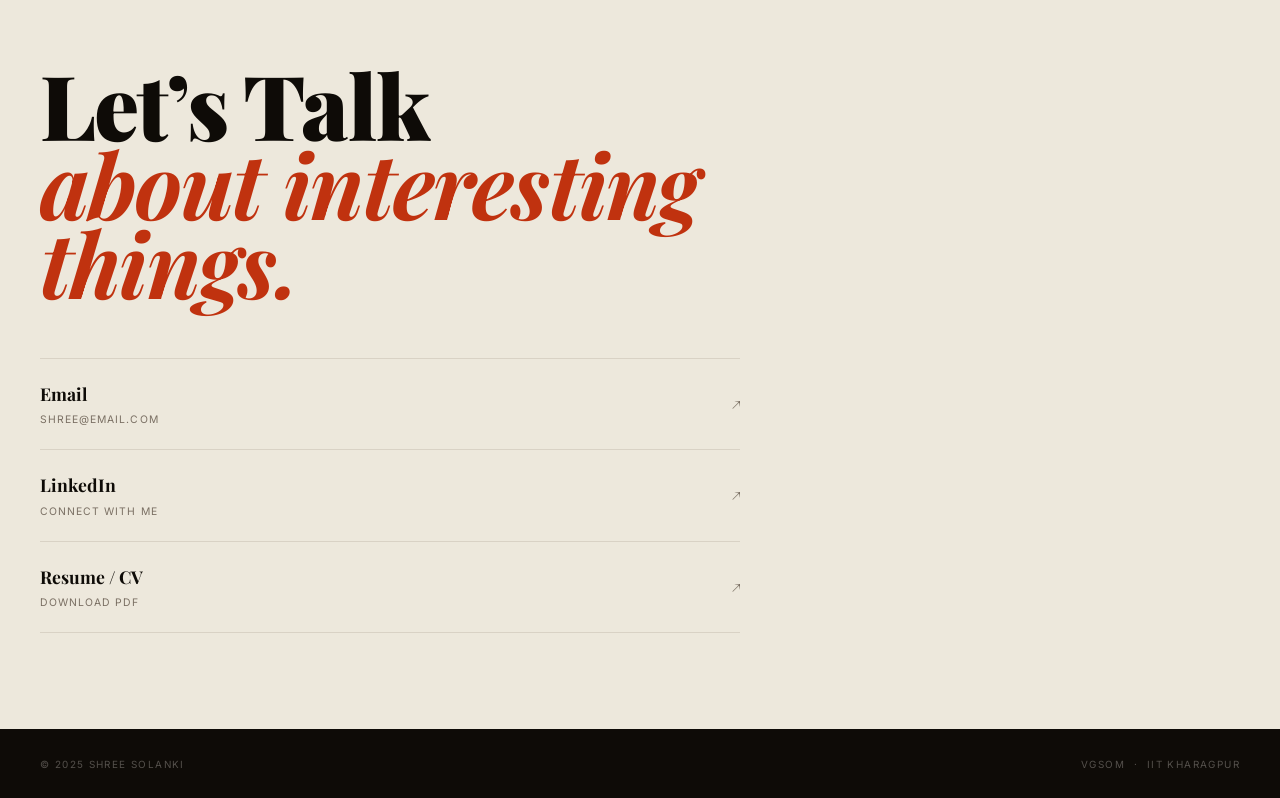
==== commit aceb2e0e: "Update book reviews" ====
--- a/index.html
+++ b/index.html
@@ -146,39 +146,43 @@
     <p class="section-sub">Arguments with authors I admire</p>
   </div>
   <div class="books-list">
-<div class="book-item">
-  <span class="book-num">i</span>
-    <div>
-      <h3 class="book-title">How the World Ran Out of Everything: Inside the Global Supply Chain</h3>
-      <p class="book-author">Book by Peter S. Goodman</p>
-      <p class="book-review">You should read it if you care about global supply chain management. And if you don't care about it, then you definitely should read it. Compelling, humane, and incredibly well written.</p>
-    </div>
-    <div class="book-rating">&#9733;&#9733;&#9733;&#9733;&#9733;</div>
-  </div>
-<div class="book-item">
-  <span class="book-num">ii</span>
-  <div>
-    <h3 class="book-title">Book Title</h3>
-    <p class="book-author">Author · Year</p>
-    <p class="book-review">Your review here.</p>
-  </div>
-  <div class="book-rating">&#9733;&#9733;&#9733;&#9733;&#9734;</div>
-</div>
+    <div class="book-item">
+      <span class="book-num">01</span>
+      <div>
+        <h3 class="book-title">How the World Ran Out of Everything: Inside the Global Supply Chain</h3>
+        <p class="book-author">Peter S. Goodman · 2024</p>
+        <p class="book-review">For a book about container ships and inventory models, it has no business being this good. Read it, especially if that sentence just made you hesitate. </p>
+        <a href="reviews/How-the-World-Ran-Out-of-Everything.html" class="book-read-more">Full review &#8599;</a>
+      </div>
+      <div class="book-rating">&#9733;&#9733;&#9733;&#9733;&#9734;</div>
+    </div>
     <div class="book-item">
       <span class="book-num">02</span>
       <div>
-        <h3 class="book-title">Second Book Title</h3>
-        <p class="book-author">Author Name &nbsp;&middot;&nbsp; Year</p>
-        <p class="book-review">The best reviews are honest and specific. If you disagreed with the author, say so. If one chapter changed how you see something, name it. Readers trust specificity.</p>
+        <h3 class="book-title">Stories of Your Life and Others</h3>
+        <p class="book-author">Ted Chiang · 2002</p>
+        <p class="book-review">Pure brilliance. A philosopher who loves science has written fiction for the masses. I am always honoured to read and re-read. </p>
+        <a href="reviews/stories-of-your-life-and-others.html" class="book-read-more">Full review &#8599;</a>
       </div>
       <div class="book-rating">&#9733;&#9733;&#9733;&#9733;&#9733;</div>
     </div>
     <div class="book-item">
       <span class="book-num">03</span>
       <div>
-        <h3 class="book-title">Third Book Title</h3>
-        <p class="book-author">Author Name &nbsp;&middot;&nbsp; Year</p>
-        <p class="book-review">Add as many reviews as you like. Each one signals how you think &mdash; admissions committees and recruiters notice the quality of your reading list.</p>
+        <h3 class="book-title">Demon Copperhead</h3>
+        <p class="book-author">Barbara Kingsolver · 2022</p>
+        <p class="book-review">After being bullied by fellow internet bookworms for not having read it, I finally caved in. And I now vow to read the hyped up books. This book is so deliciously good. Love it. </p>
+        <a href="reviews/demon-copperhead.html" class="book-read-more">Full review &#8599;</a>
+      </div>
+      <div class="book-rating">&#9733;&#9733;&#9733;&#9733;&#9733;</div>
+    </div>
+    <div class="book-item">
+      <span class="book-num">04</span>
+      <div>
+        <h3 class="book-title">Why I Am a Hindu</h3>
+        <p class="book-author">Shashi Tharoor · 2018</p>
+        <p class="book-review">Your review here.</p>
+        <a href="reviews/why-i-am-a-hindu.html" class="book-read-more">Full review &#8599;</a>
       </div>
       <div class="book-rating">&#9733;&#9733;&#9733;&#9734;&#9734;</div>
     </div>
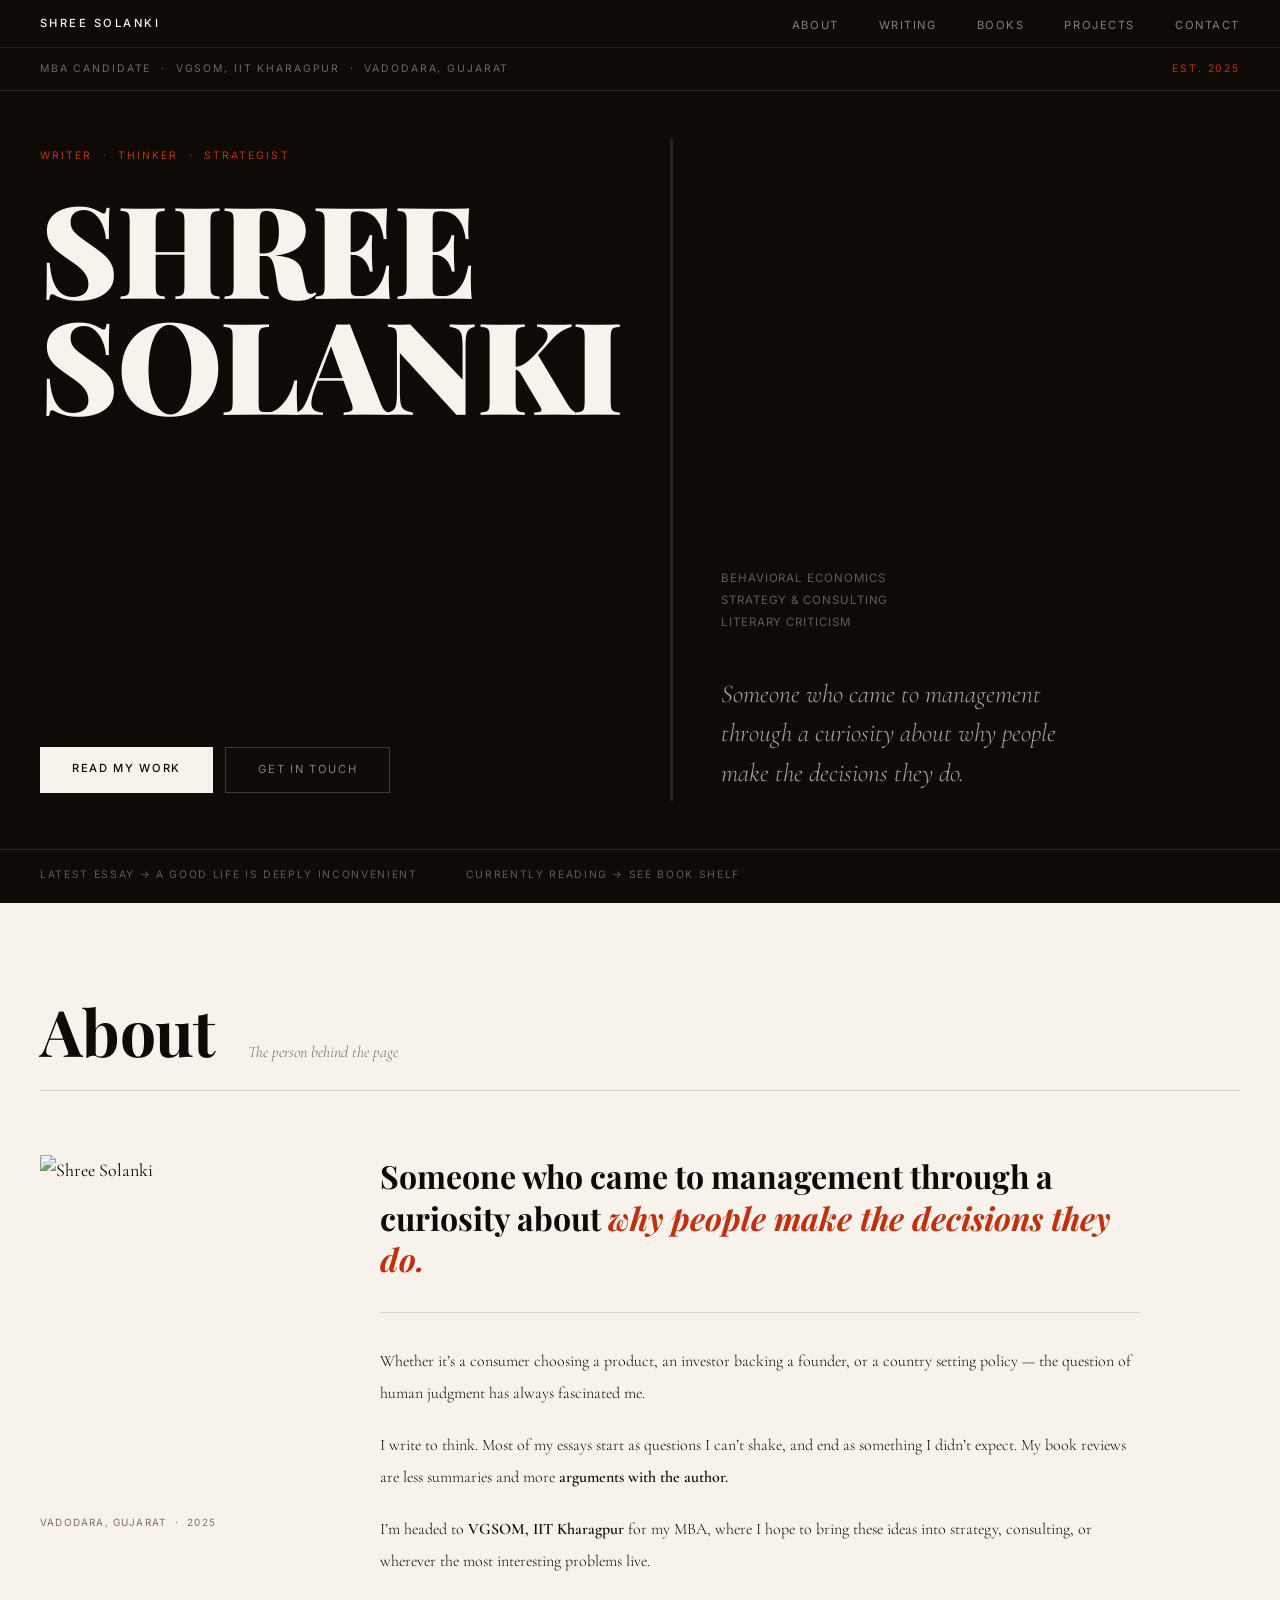
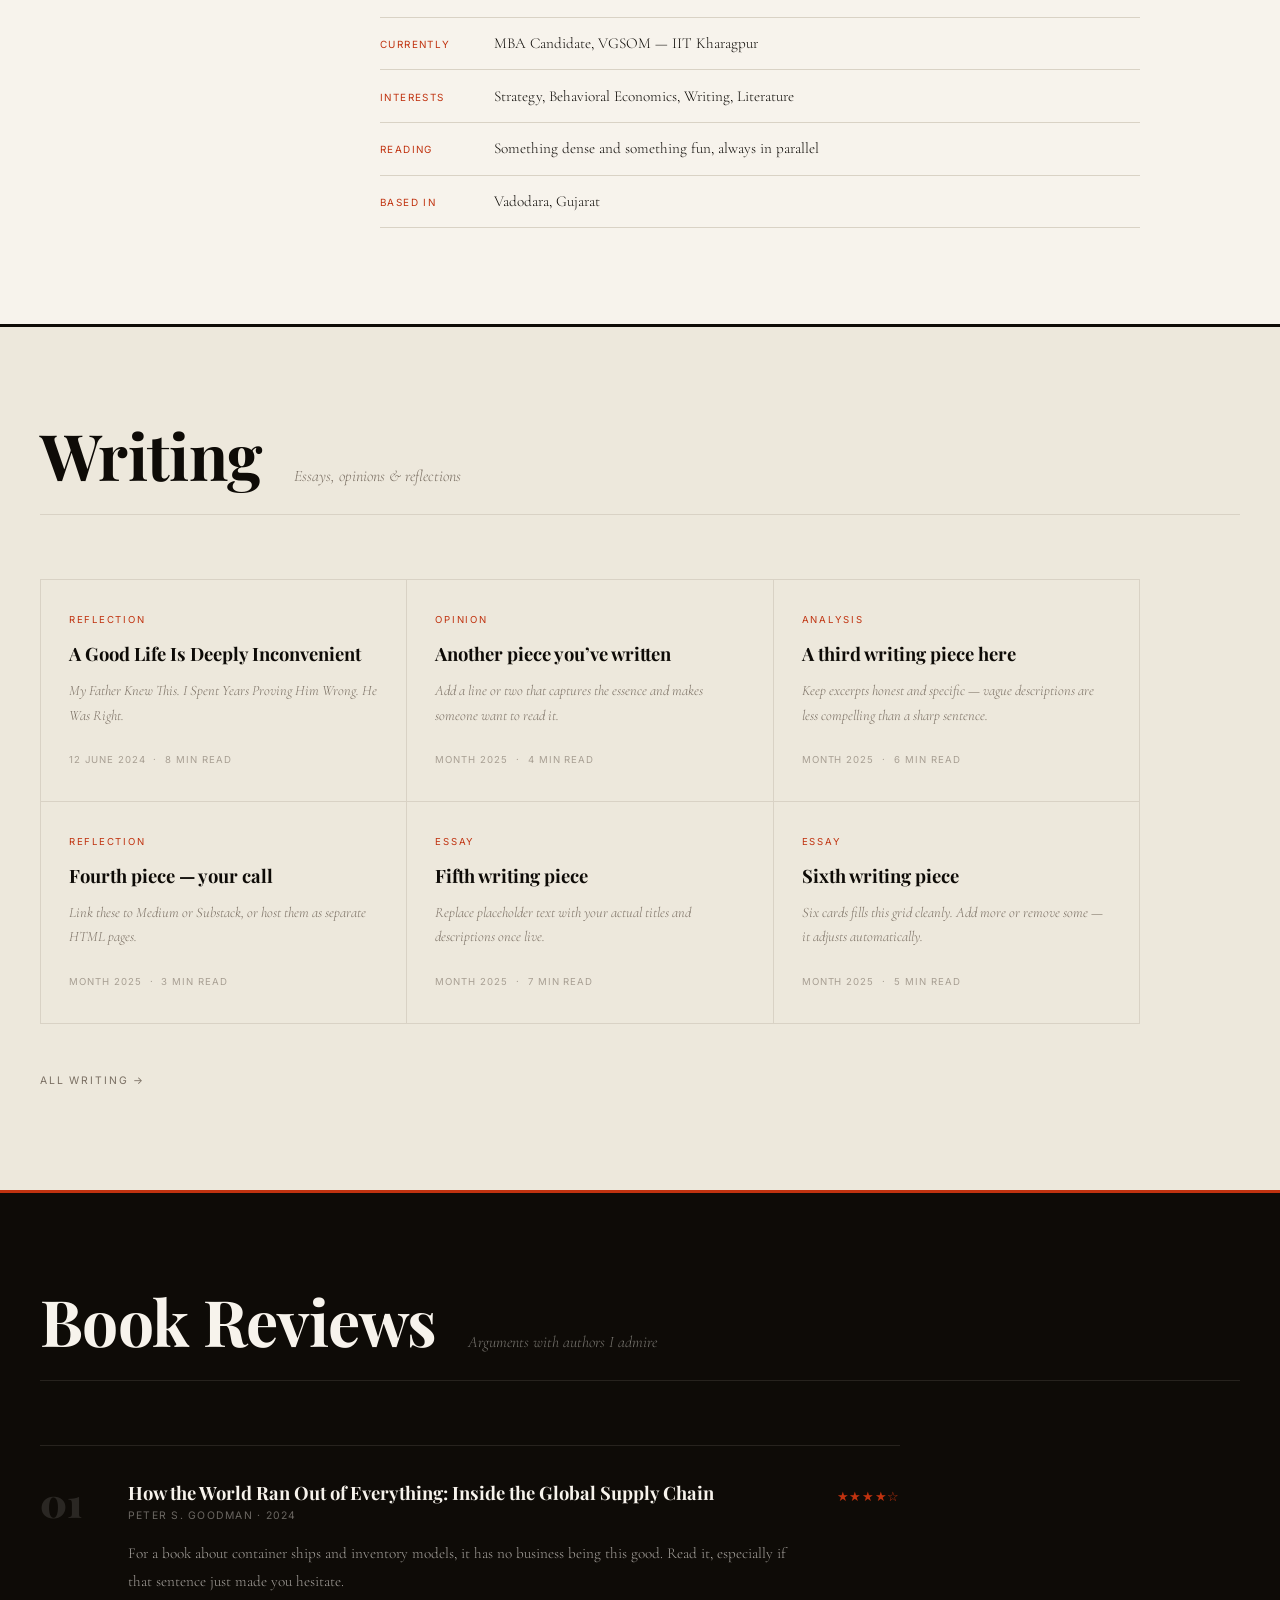
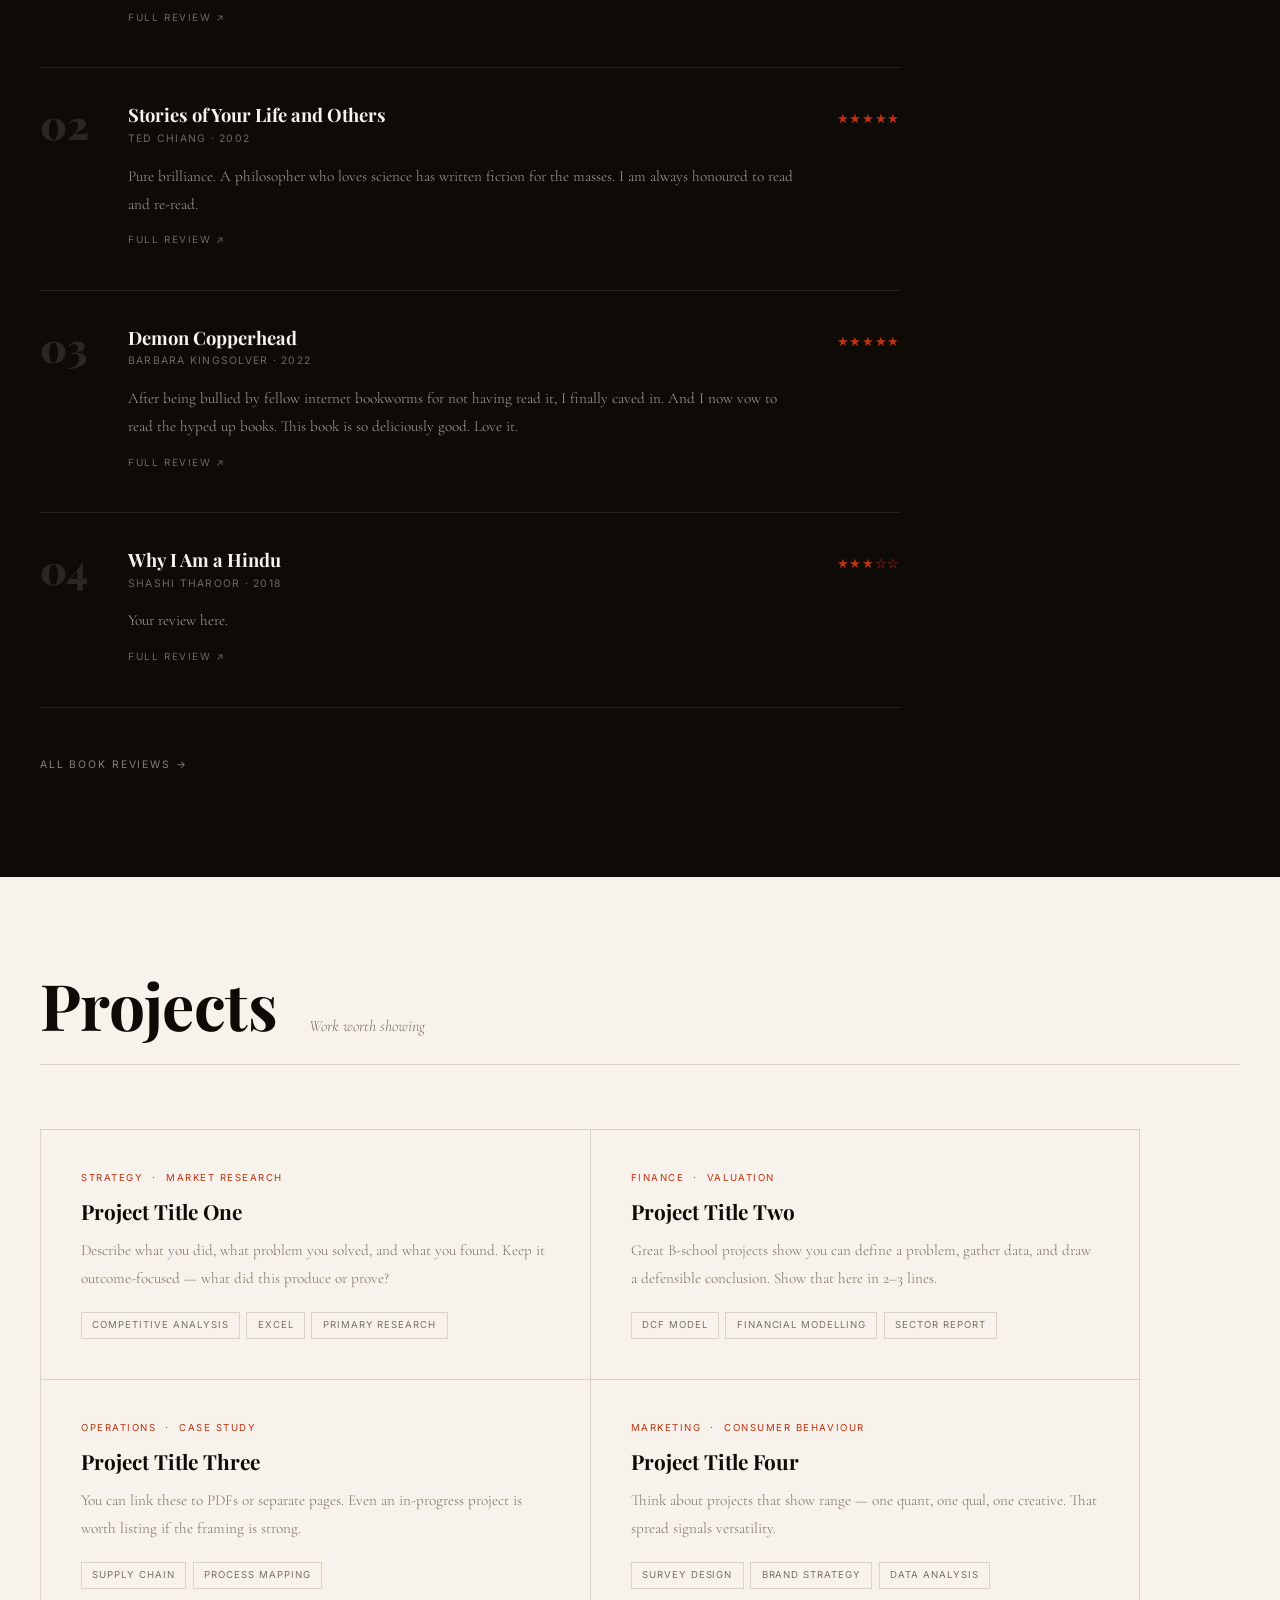
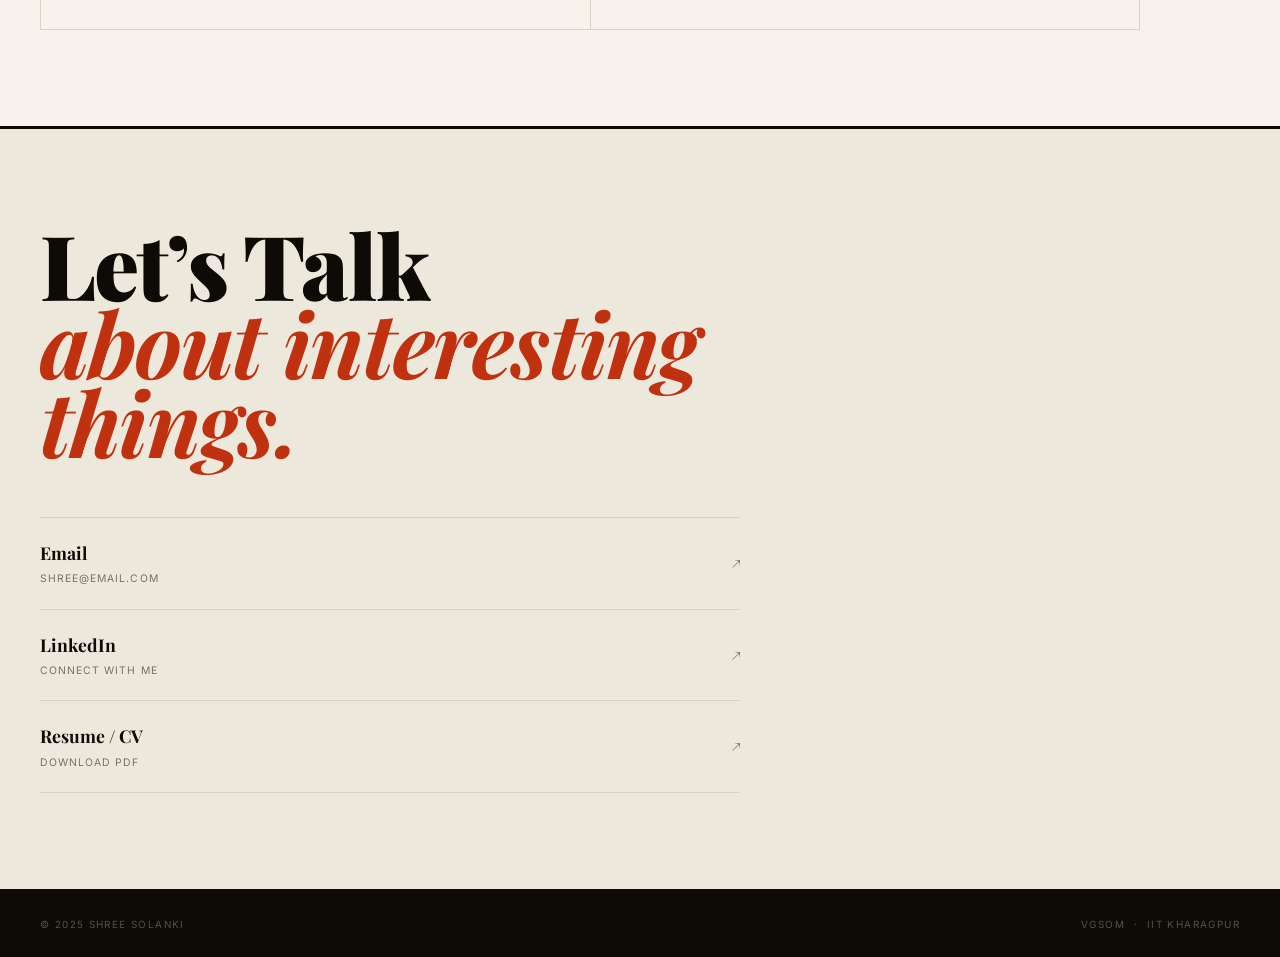
==== commit 7e227f46: "added seperate pages for all interests" ====
--- a/index.html
+++ b/index.html
@@ -137,6 +137,7 @@
       <p class="writing-meta">Month 2025 &nbsp;&middot;&nbsp; 5 min read</p>
     </a>
   </div>
+  <a href="writing.html" class="section-see-all">All writing &rarr;</a>
 </section>
 
 <!-- BOOKS -->
@@ -187,6 +188,7 @@
       <div class="book-rating">&#9733;&#9733;&#9733;&#9734;&#9734;</div>
     </div>
   </div>
+  <a href="books.html" class="section-see-all">All book reviews &rarr;</a>
 </section>
 
 <!-- PROJECTS -->
@@ -250,7 +252,7 @@
       <em>about interesting things.</em>
     </h2>
     <div class="contact-links">
-      <a href="mailto:shree@email.com" class="contact-link">
+      <a href="mailto:shreesolanki0303@email.com" class="contact-link">
         <div><p class="cl-label">Email</p><p class="cl-sub">shree@email.com</p></div>
         <span class="cl-arrow">&#8599;</span>
       </a>
--- a/style.css
+++ b/style.css
@@ -651,4 +651,35 @@
 }
 @media (prefers-reduced-motion: reduce) {
   .hero-kicker, .hero-name, .hero-tagline, .hero-descriptor, .hero-cta { animation: none; }
-}+}
+/* ── BOOK READ MORE LINK ── */
+.book-read-more {
+  display: inline-block;
+  margin-top: 0.85rem;
+  font-family: var(--sans);
+  font-size: 0.62rem;
+  letter-spacing: 0.16em;
+  text-transform: uppercase;
+  color: rgba(247,243,236,0.4);
+  text-decoration: none;
+  transition: color 0.2s;
+}
+.book-read-more:hover { color: var(--paper); }
+
+/* ── SEE ALL LINK (books + writing sections) ── */
+.section-see-all {
+  display: inline-flex;
+  align-items: center;
+  gap: 0.5rem;
+  margin-top: 3rem;
+  font-family: var(--sans);
+  font-size: 0.65rem;
+  letter-spacing: 0.18em;
+  text-transform: uppercase;
+  text-decoration: none;
+  transition: gap 0.2s;
+}
+#books .section-see-all { color: rgba(247,243,236,0.5); }
+#books .section-see-all:hover { color: var(--paper); gap: 0.75rem; }
+#writing .section-see-all { color: var(--muted); }
+#writing .section-see-all:hover { color: var(--red); gap: 0.75rem; }
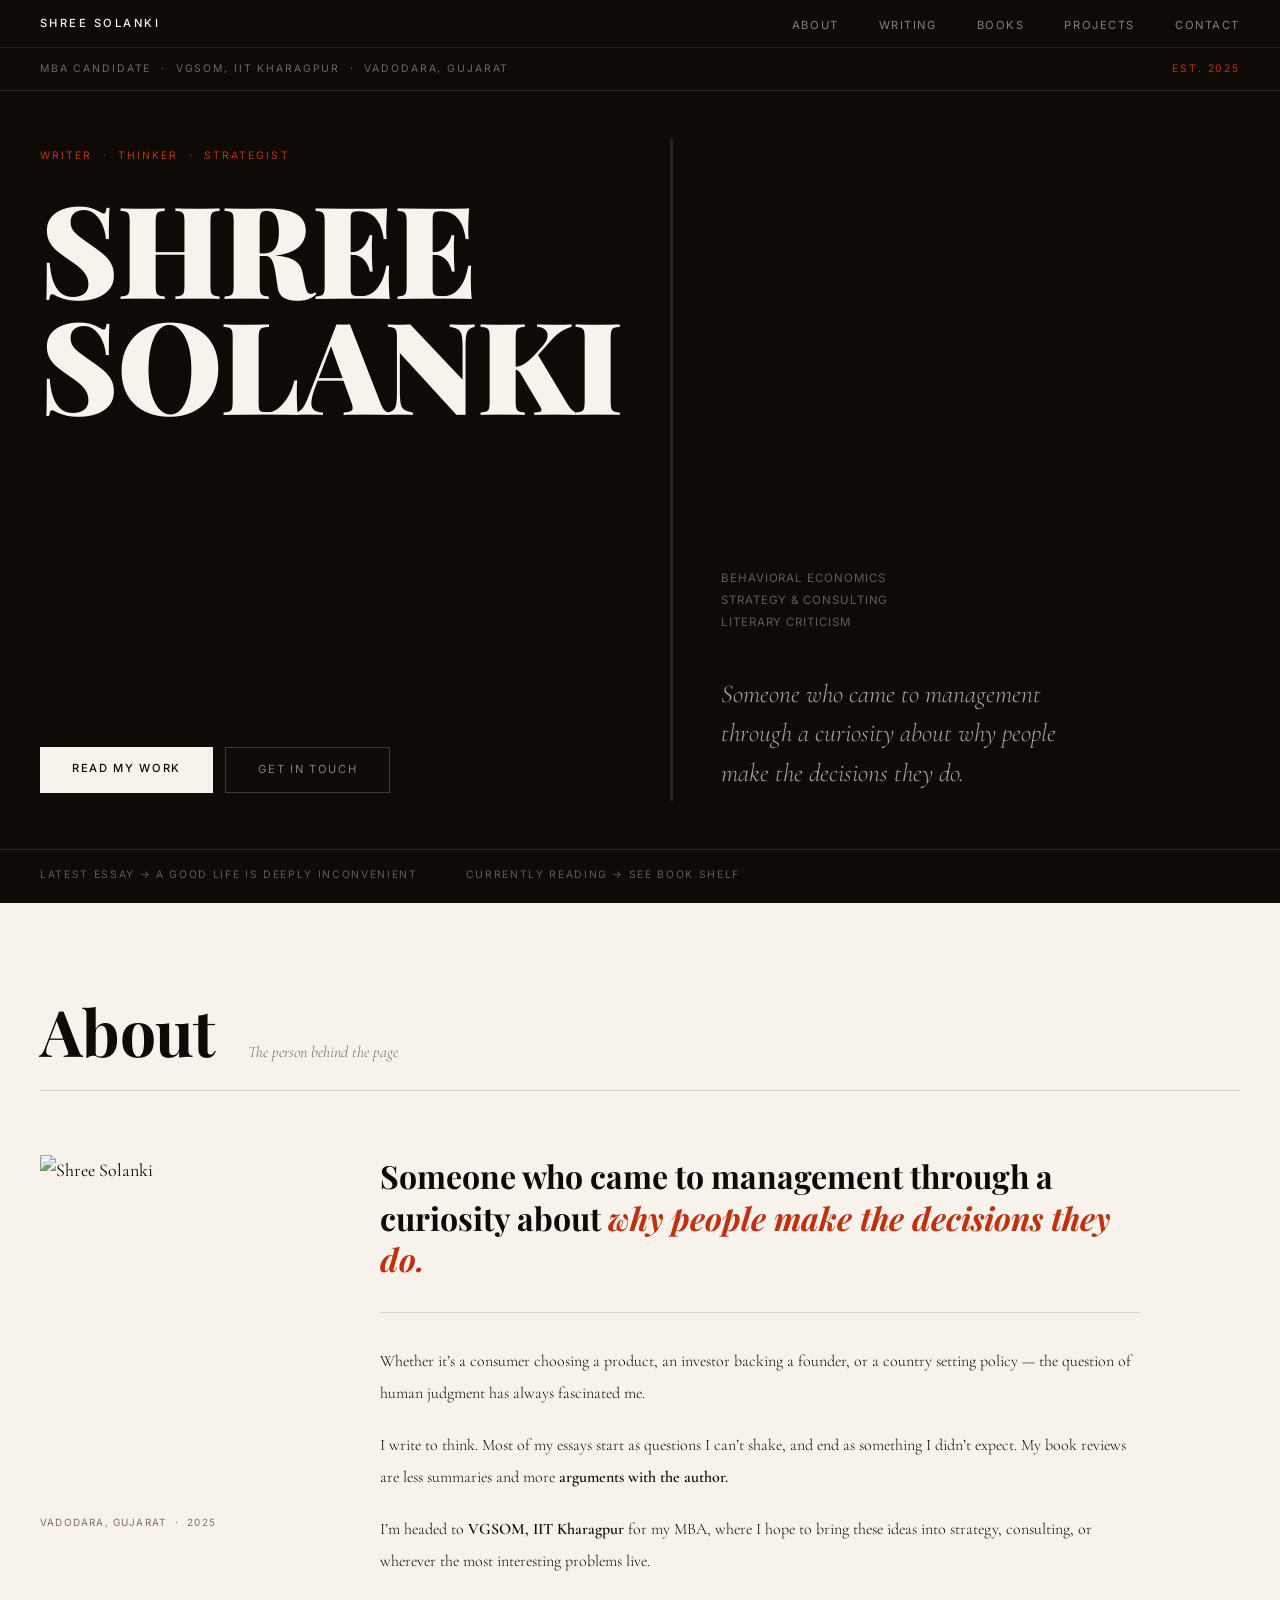
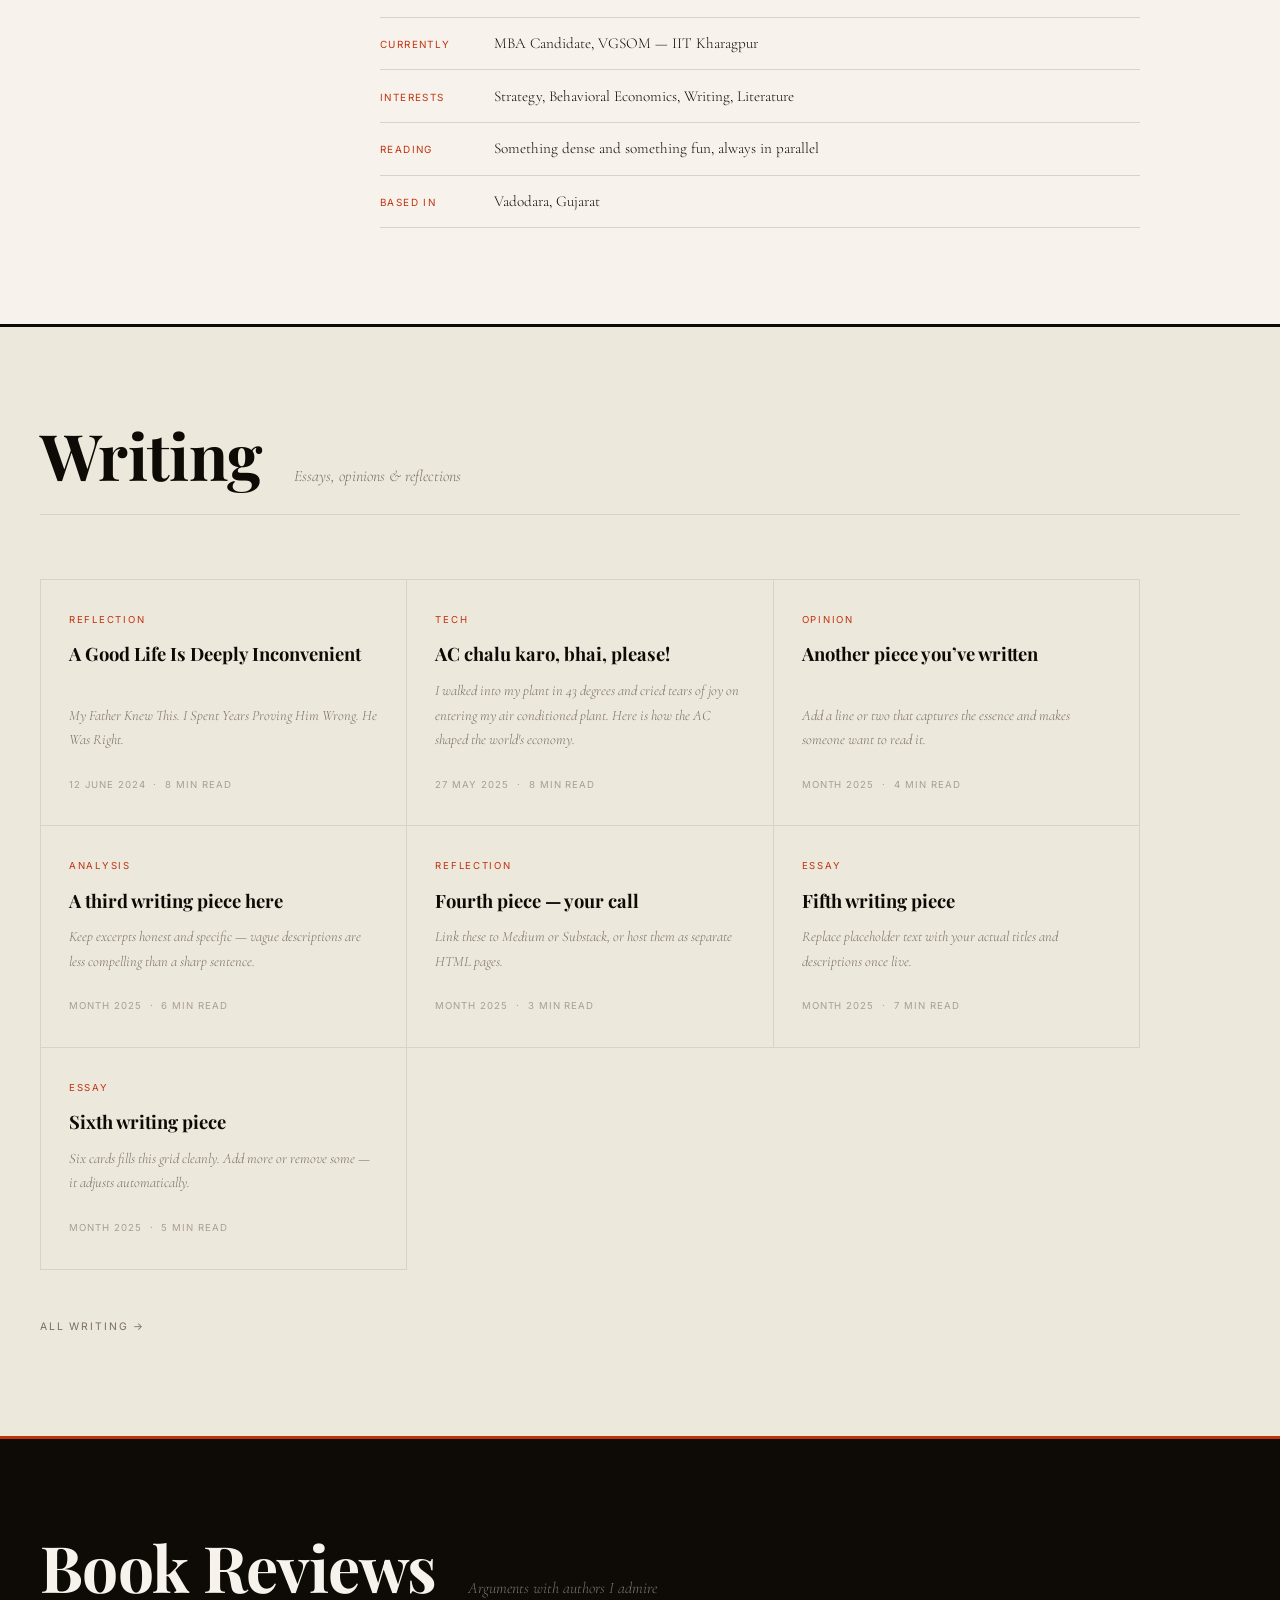
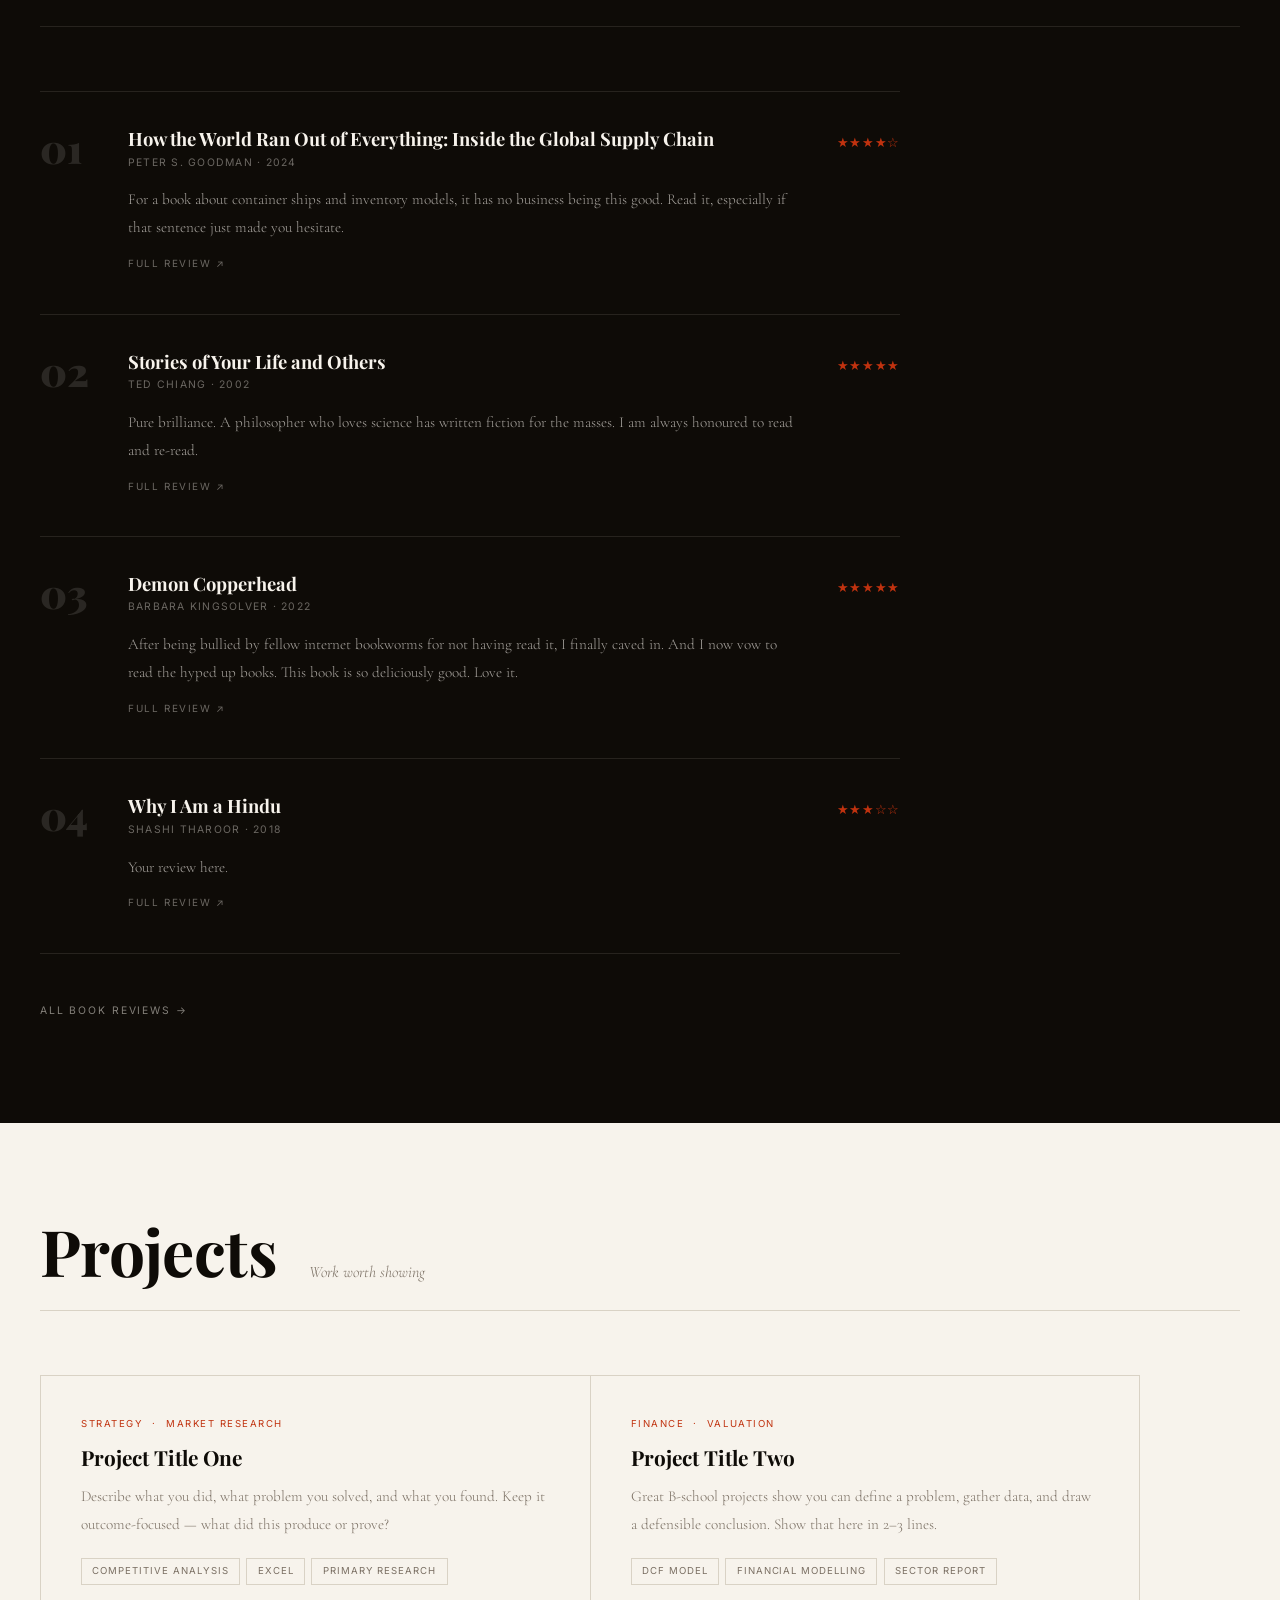
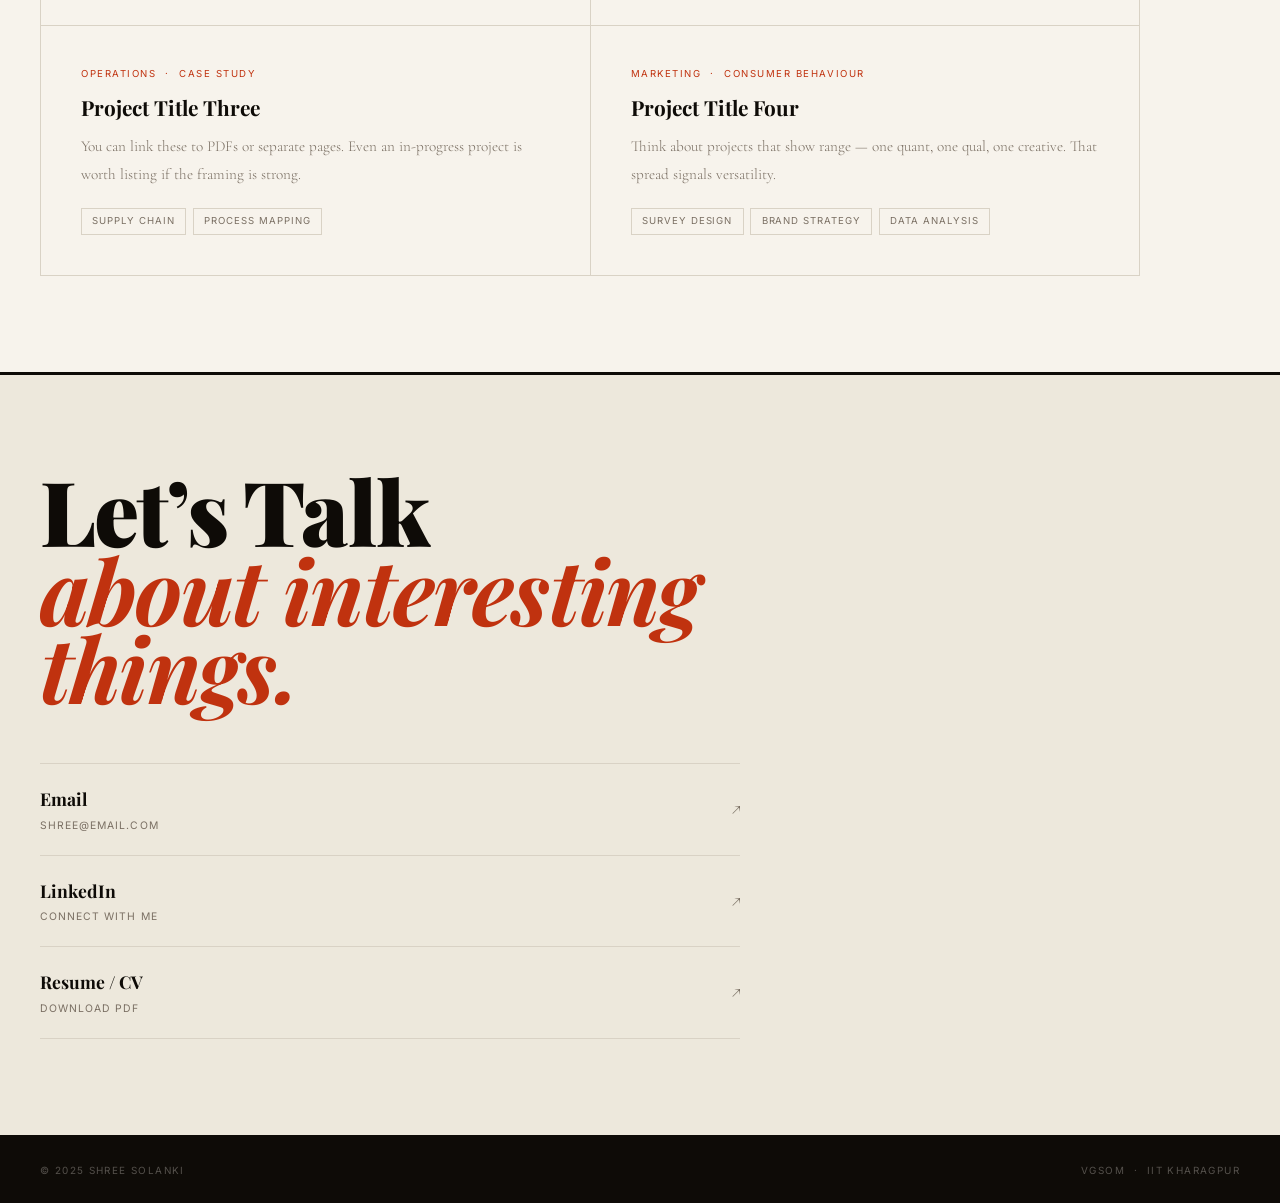
==== commit f9487dfc: "Update writing: The-Unglamorous-Revolution-1" ====
--- a/index.html
+++ b/index.html
@@ -100,6 +100,13 @@
       <h3 class="writing-title">A Good Life Is Deeply Inconvenient</h3>
       <p class="writing-excerpt">My Father Knew This. I Spent Years Proving Him Wrong. He Was Right.</p>
       <p class="writing-meta">12 June 2024 &nbsp;&middot;&nbsp; 8 min read</p>
+    </a>
+    <a href="essays/The-Unglamorous-Revolution-1.html" class="writing-card">
+      <span class="writing-arrow">&#8599;</span>
+      <p class="writing-tag">Tech</p>
+      <h3 class="writing-title">AC chalu karo, bhai, please!</h3>
+      <p class="writing-excerpt">I walked into my plant in 43 degrees and cried tears of joy on entering my air conditioned plant. Here is how the AC shaped the world's economy. </p>
+      <p class="writing-meta">27 May 2025 &nbsp;&middot;&nbsp; 8 min read</p>
     </a>
     <a href="#" class="writing-card">
       <span class="writing-arrow">&#8599;</span>
